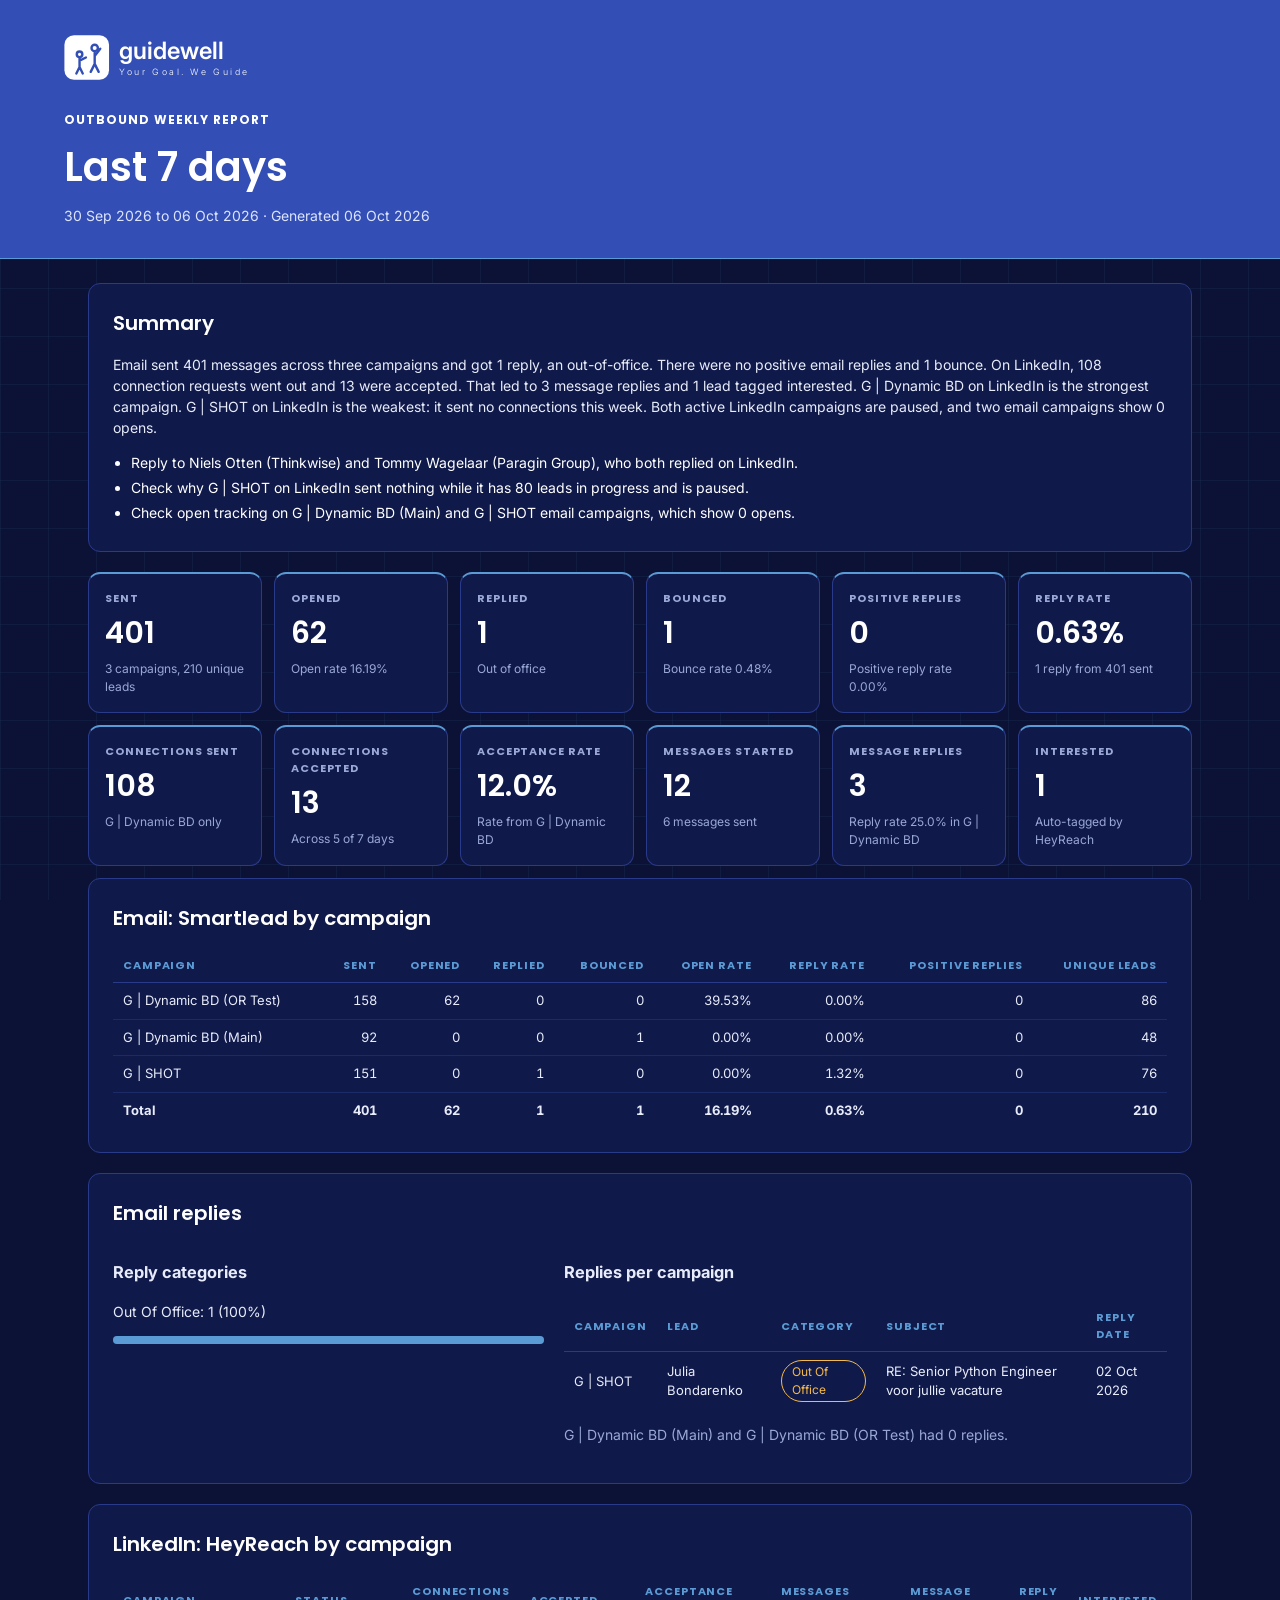
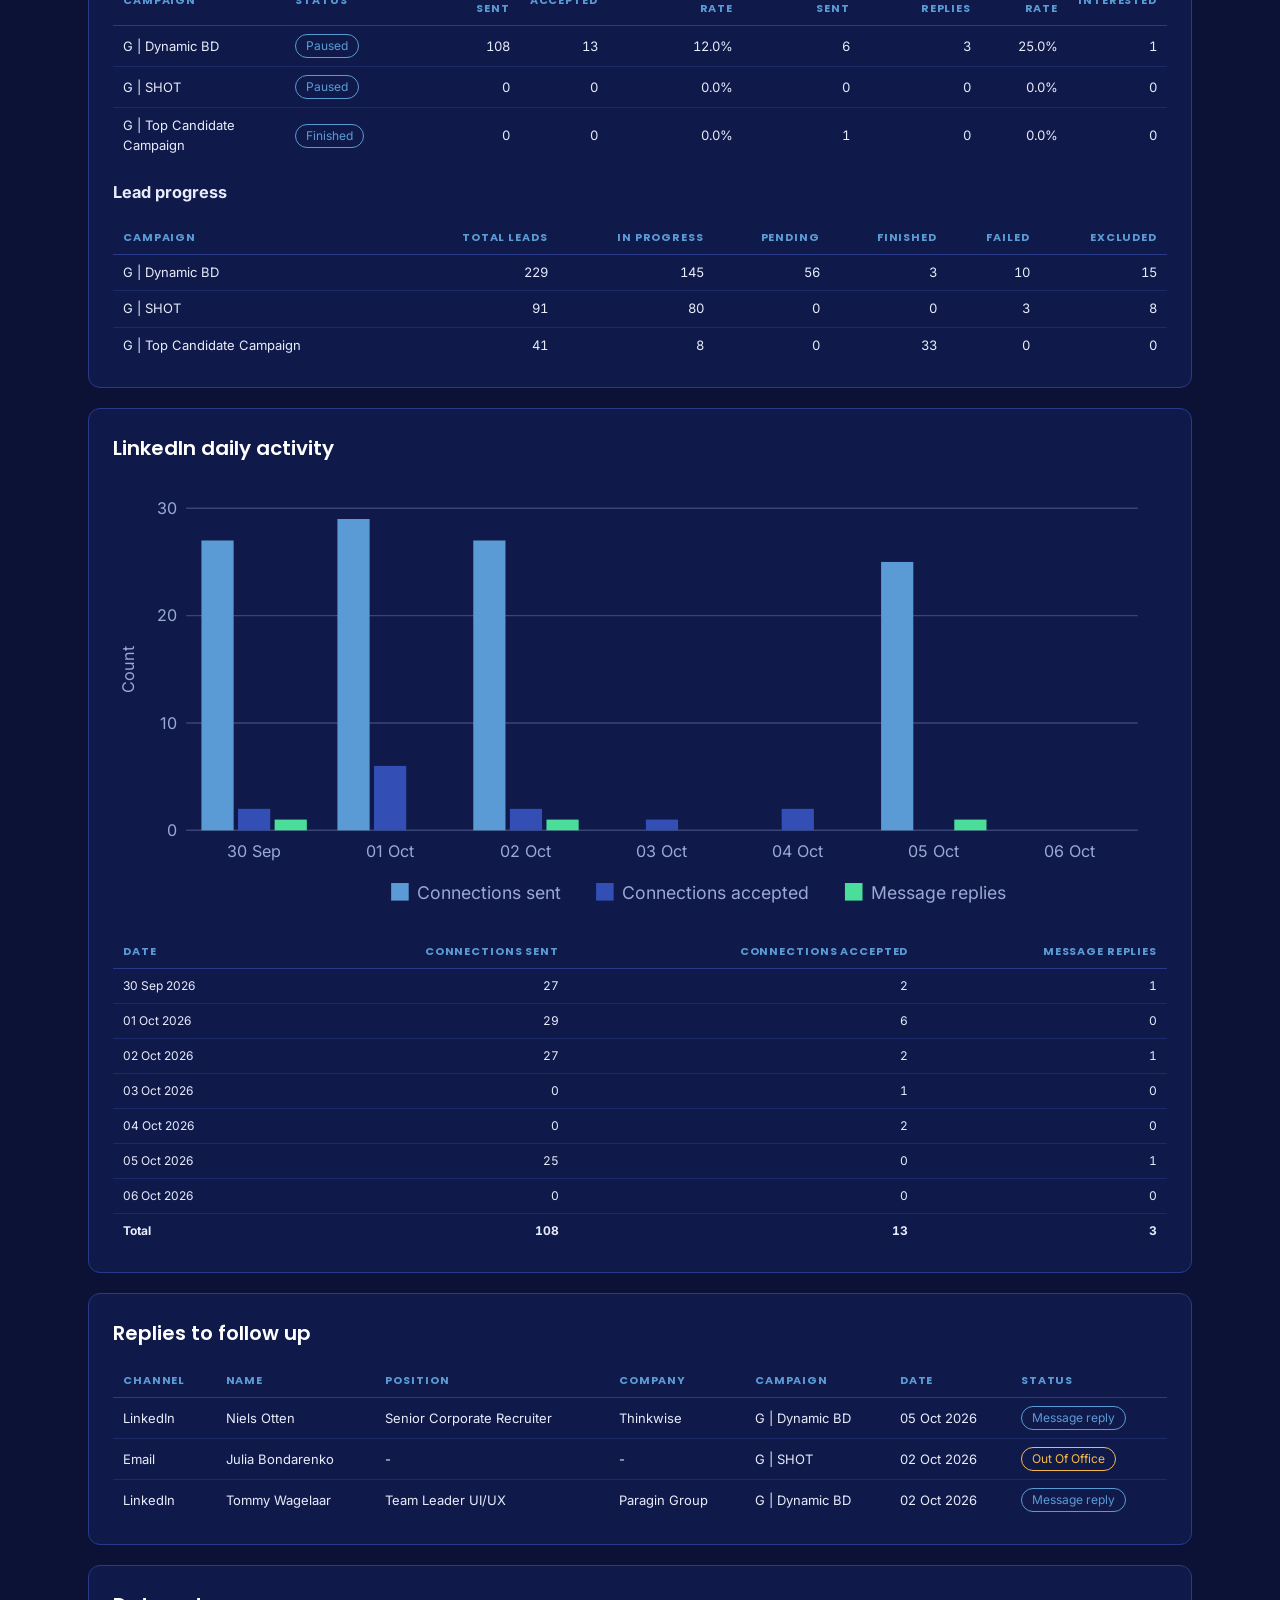
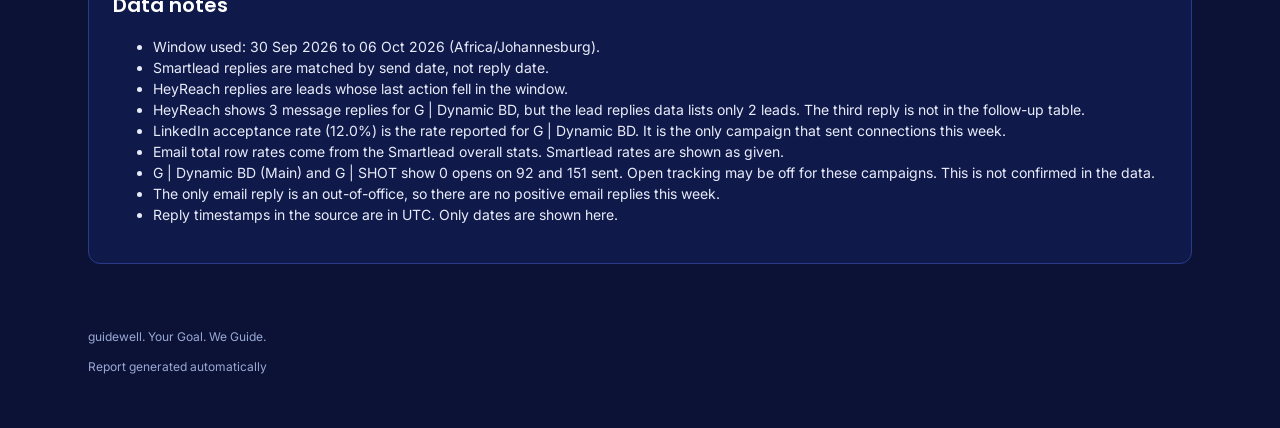
==== index.html @ 567421a6 "Weekly outbound report 2026-10-06" ====
<!DOCTYPE html><html lang="en"><head><meta charset="utf-8"><meta name="viewport" content="width=device-width,initial-scale=1"><title>Guidewell Outbound Weekly Report</title><meta name="robots" content="noindex"><link href="https://fonts.googleapis.com/css2?family=Poppins:wght@300;600;700&family=Inter:wght@400;600&display=swap" rel="stylesheet"><style>
:root{--blue:#334FB5;--navy:#1B2A6B;--sky:#5B9BD5;--bg:#0B1235;--panel:#101A4A;--line:#2A3A8A;--text:#E8ECFA;--muted:#9AA8D6;--good:#4ADE9A;--warn:#F5B94A;--bad:#F2667A;--r:12px}
*{box-sizing:border-box}
body{margin:0;background:var(--bg);color:var(--text);font:14px/1.5 Inter,Arial,sans-serif;background-image:linear-gradient(rgba(91,155,213,.07) 1px,transparent 1px),linear-gradient(90deg,rgba(91,155,213,.07) 1px,transparent 1px);background-size:48px 48px;background-attachment:fixed}
h1,h2{font-family:Poppins,Arial,sans-serif;margin:0;color:#fff}
h1{font-size:40px;font-weight:600}
h2{font-size:20px;font-weight:600;margin-bottom:16px}
.band{background:var(--blue);padding:32px max(24px,calc(50% - 576px));border-bottom:1px solid var(--sky)}
.band .logo{display:block;margin-bottom:28px}
.band p{margin:8px 0 0;color:#DCE4FF}
.eyebrow{font:700 12px Poppins,Arial,sans-serif;letter-spacing:.08em;text-transform:uppercase;color:var(--sky);margin-bottom:8px}
.band .eyebrow{color:#fff}
.wrap{max-width:1152px;margin:0 auto;padding:24px}
.panel{background:var(--panel);border:1px solid var(--line);border-radius:var(--r);padding:24px;margin:0 0 20px}
.kpis{display:grid;grid-template-columns:repeat(auto-fit,minmax(150px,1fr));gap:12px;margin:0 0 12px}
.kpi{background:var(--panel);border:1px solid var(--line);border-top:2px solid var(--sky);border-radius:var(--r);padding:16px}
.kpi .l{font:700 11px Poppins,Arial,sans-serif;letter-spacing:.08em;text-transform:uppercase;color:var(--muted)}
.kpi .v{font:600 30px Poppins,Arial,sans-serif;color:#fff;margin:4px 0}
.kpi .s{font-size:12px;color:var(--muted)}
.grid2{display:grid;grid-template-columns:1fr 1.4fr;gap:20px}
table{width:100%;border-collapse:collapse;font-size:13px}
th{text-align:left;font:700 11px Poppins,Arial,sans-serif;letter-spacing:.08em;text-transform:uppercase;color:var(--sky);padding:8px 10px;border-bottom:1px solid var(--line)}
td{padding:8px 10px;border-bottom:1px solid rgba(42,58,138,.5)}
.num{text-align:right;font-variant-numeric:tabular-nums}
tr:last-child td{border-bottom:0}
.mini{margin-top:12px;font-size:12px}
.tag{display:inline-block;padding:2px 10px;border-radius:999px;border:1px solid var(--sky);color:var(--sky);font-size:12px}
.tag-good{border-color:var(--good);color:var(--good)}
.tag-warn{border-color:var(--warn);color:var(--warn)}
.tag-bad{border-color:var(--bad);color:var(--bad)}
.bar{background:rgba(91,155,213,.15);border-radius:6px;height:8px;margin:4px 0 12px}
.bar span{display:block;height:8px;border-radius:6px;background:var(--sky)}
.actions{margin:12px 0 0;padding-left:18px;color:#fff}
.actions li{margin:4px 0}
.empty,.muted{color:var(--muted)}
footer{max-width:1152px;margin:0 auto;padding:8px 24px 40px;color:var(--muted);font-size:12px}
svg text{font-family:Inter,Arial,sans-serif}
@media(max-width:760px){ .grid2{grid-template-columns:1fr} h1{font-size:30px} table{display:block;overflow-x:auto} }
</style></head><body><header class="band">
<svg class="logo" viewBox="0 0 260 64" width="208" height="51" role="img" aria-label="guidewell"><rect x="0" y="4" width="56" height="56" rx="12" fill="#FFFFFF"/><g fill="none" stroke="#334FB5" stroke-width="3" stroke-linecap="round" stroke-linejoin="round"><circle cx="38" cy="20" r="4"/><path d="M38 26v14M38 40l-5 10M38 40l5 10M38 30l7-9"/><circle cx="19" cy="28" r="3.5"/><path d="M19 33v11M19 44l-4 8M19 44l4 8M19 36l8-4"/></g><text x="68" y="34" fill="#FFFFFF" font-family="Poppins,Arial,sans-serif" font-weight="600" font-size="30">guidewell</text><text x="69" y="54" fill="#FFFFFF" font-family="Poppins,Arial,sans-serif" font-weight="300" font-size="11" letter-spacing="3.2">Your Goal. We Guide</text></svg>
<div class="eyebrow">Outbound weekly report</div>
<h1>Last 7 days</h1>
<p>30 Sep 2026 to 06 Oct 2026 &middot; Generated 06 Oct 2026</p>
</header>
<div class="wrap">
<section class="panel" id="summary">
<h2>Summary</h2>
<p>Email sent 401 messages across three campaigns and got 1 reply, an out-of-office. There were no positive email replies and 1 bounce. On LinkedIn, 108 connection requests went out and 13 were accepted. That led to 3 message replies and 1 lead tagged interested. G | Dynamic BD on LinkedIn is the strongest campaign. G | SHOT on LinkedIn is the weakest: it sent no connections this week. Both active LinkedIn campaigns are paused, and two email campaigns show 0 opens.</p>
<ul class="actions">
<li>Reply to Niels Otten (Thinkwise) and Tommy Wagelaar (Paragin Group), who both replied on LinkedIn.</li>
<li>Check why G | SHOT on LinkedIn sent nothing while it has 80 leads in progress and is paused.</li>
<li>Check open tracking on G | Dynamic BD (Main) and G | SHOT email campaigns, which show 0 opens.</li>
</ul>
</section>
<section id="kpis">
<div class="kpis">
<div class="kpi"><div class="l">Sent</div><div class="v">401</div><div class="s">3 campaigns, 210 unique leads</div></div>
<div class="kpi"><div class="l">Opened</div><div class="v">62</div><div class="s">Open rate 16.19%</div></div>
<div class="kpi"><div class="l">Replied</div><div class="v">1</div><div class="s">Out of office</div></div>
<div class="kpi"><div class="l">Bounced</div><div class="v">1</div><div class="s">Bounce rate 0.48%</div></div>
<div class="kpi"><div class="l">Positive replies</div><div class="v">0</div><div class="s">Positive reply rate 0.00%</div></div>
<div class="kpi"><div class="l">Reply rate</div><div class="v">0.63%</div><div class="s">1 reply from 401 sent</div></div>
</div>
<div class="kpis">
<div class="kpi"><div class="l">Connections sent</div><div class="v">108</div><div class="s">G | Dynamic BD only</div></div>
<div class="kpi"><div class="l">Connections accepted</div><div class="v">13</div><div class="s">Across 5 of 7 days</div></div>
<div class="kpi"><div class="l">Acceptance rate</div><div class="v">12.0%</div><div class="s">Rate from G | Dynamic BD</div></div>
<div class="kpi"><div class="l">Messages started</div><div class="v">12</div><div class="s">6 messages sent</div></div>
<div class="kpi"><div class="l">Message replies</div><div class="v">3</div><div class="s">Reply rate 25.0% in G | Dynamic BD</div></div>
<div class="kpi"><div class="l">Interested</div><div class="v">1</div><div class="s">Auto-tagged by HeyReach</div></div>
</div>
</section>
<section class="panel" id="email">
<h2>Email: Smartlead by campaign</h2>
<table>
<thead><tr><th>Campaign</th><th class="num">Sent</th><th class="num">Opened</th><th class="num">Replied</th><th class="num">Bounced</th><th class="num">Open rate</th><th class="num">Reply rate</th><th class="num">Positive replies</th><th class="num">Unique leads</th></tr></thead>
<tbody>
<tr><td>G | Dynamic BD (OR Test)</td><td class="num">158</td><td class="num">62</td><td class="num">0</td><td class="num">0</td><td class="num">39.53%</td><td class="num">0.00%</td><td class="num">0</td><td class="num">86</td></tr>
<tr><td>G | Dynamic BD (Main)</td><td class="num">92</td><td class="num">0</td><td class="num">0</td><td class="num">1</td><td class="num">0.00%</td><td class="num">0.00%</td><td class="num">0</td><td class="num">48</td></tr>
<tr><td>G | SHOT</td><td class="num">151</td><td class="num">0</td><td class="num">1</td><td class="num">0</td><td class="num">0.00%</td><td class="num">1.32%</td><td class="num">0</td><td class="num">76</td></tr>
<tr><td><strong>Total</strong></td><td class="num"><strong>401</strong></td><td class="num"><strong>62</strong></td><td class="num"><strong>1</strong></td><td class="num"><strong>1</strong></td><td class="num"><strong>16.19%</strong></td><td class="num"><strong>0.63%</strong></td><td class="num"><strong>0</strong></td><td class="num"><strong>210</strong></td></tr>
</tbody>
</table>
</section>
<section class="panel" id="email-replies">
<h2>Email replies</h2>
<div class="grid2">
<div>
<h3>Reply categories</h3>
<p>Out Of Office: 1 (100%)</p>
<div class="bar"><span style="width:100%"></span></div>
</div>
<div>
<h3>Replies per campaign</h3>
<table>
<thead><tr><th>Campaign</th><th>Lead</th><th>Category</th><th>Subject</th><th>Reply date</th></tr></thead>
<tbody>
<tr><td>G | SHOT</td><td>Julia Bondarenko</td><td><span class="tag tag-warn">Out Of Office</span></td><td>RE: Senior Python Engineer voor jullie vacature</td><td>02 Oct 2026</td></tr>
</tbody>
</table>
<p class="muted">G | Dynamic BD (Main) and G | Dynamic BD (OR Test) had 0 replies.</p>
</div>
</div>
</section>
<section class="panel" id="linkedin">
<h2>LinkedIn: HeyReach by campaign</h2>
<table>
<thead><tr><th>Campaign</th><th>Status</th><th class="num">Connections sent</th><th class="num">Accepted</th><th class="num">Acceptance rate</th><th class="num">Messages sent</th><th class="num">Message replies</th><th class="num">Reply rate</th><th class="num">Interested</th></tr></thead>
<tbody>
<tr><td>G | Dynamic BD</td><td><span class="tag">Paused</span></td><td class="num">108</td><td class="num">13</td><td class="num">12.0%</td><td class="num">6</td><td class="num">3</td><td class="num">25.0%</td><td class="num">1</td></tr>
<tr><td>G | SHOT</td><td><span class="tag">Paused</span></td><td class="num">0</td><td class="num">0</td><td class="num">0.0%</td><td class="num">0</td><td class="num">0</td><td class="num">0.0%</td><td class="num">0</td></tr>
<tr><td>G | Top Candidate Campaign</td><td><span class="tag">Finished</span></td><td class="num">0</td><td class="num">0</td><td class="num">0.0%</td><td class="num">1</td><td class="num">0</td><td class="num">0.0%</td><td class="num">0</td></tr>
</tbody>
</table>
<h3>Lead progress</h3>
<table>
<thead><tr><th>Campaign</th><th class="num">Total leads</th><th class="num">In progress</th><th class="num">Pending</th><th class="num">Finished</th><th class="num">Failed</th><th class="num">Excluded</th></tr></thead>
<tbody>
<tr><td>G | Dynamic BD</td><td class="num">229</td><td class="num">145</td><td class="num">56</td><td class="num">3</td><td class="num">10</td><td class="num">15</td></tr>
<tr><td>G | SHOT</td><td class="num">91</td><td class="num">80</td><td class="num">0</td><td class="num">0</td><td class="num">3</td><td class="num">8</td></tr>
<tr><td>G | Top Candidate Campaign</td><td class="num">41</td><td class="num">8</td><td class="num">0</td><td class="num">33</td><td class="num">0</td><td class="num">0</td></tr>
</tbody>
</table>
</section>
<section class="panel" id="daily">
<h2>LinkedIn daily activity</h2>
<svg viewBox="0 0 720 300" width="100%" role="img" aria-label="LinkedIn daily activity: connections sent, connections accepted and message replies per day">
<g stroke="#9AA8D6" stroke-opacity="0.3" stroke-width="1">
<line x1="50" y1="240" x2="700" y2="240"/>
<line x1="50" y1="166.67" x2="700" y2="166.67"/>
<line x1="50" y1="93.33" x2="700" y2="93.33"/>
<line x1="50" y1="20" x2="700" y2="20"/>
</g>
<g fill="#9AA8D6" font-family="Arial,sans-serif" font-size="11" text-anchor="end">
<text x="44" y="244">0</text>
<text x="44" y="171">10</text>
<text x="44" y="97">20</text>
<text x="44" y="24">30</text>
</g>
<text x="14" y="130" fill="#9AA8D6" font-family="Arial,sans-serif" font-size="11" text-anchor="middle" transform="rotate(-90 14 130)">Count</text>
<g>
<rect x="60.4" y="42" width="22" height="198" fill="#5B9BD5"/>
<rect x="85.4" y="225.33" width="22" height="14.67" fill="#334FB5"/>
<rect x="110.4" y="232.67" width="22" height="7.33" fill="#4ADE9A"/>
<rect x="153.3" y="27.33" width="22" height="212.67" fill="#5B9BD5"/>
<rect x="178.3" y="196" width="22" height="44" fill="#334FB5"/>
<rect x="246.1" y="42" width="22" height="198" fill="#5B9BD5"/>
<rect x="271.1" y="225.33" width="22" height="14.67" fill="#334FB5"/>
<rect x="296.1" y="232.67" width="22" height="7.33" fill="#4ADE9A"/>
<rect x="364" y="232.67" width="22" height="7.33" fill="#334FB5"/>
<rect x="456.8" y="225.33" width="22" height="14.67" fill="#334FB5"/>
<rect x="524.7" y="56.67" width="22" height="183.33" fill="#5B9BD5"/>
<rect x="574.7" y="232.67" width="22" height="7.33" fill="#4ADE9A"/>
</g>
<g fill="#9AA8D6" font-family="Arial,sans-serif" font-size="11" text-anchor="middle">
<text x="96.4" y="258">30 Sep</text>
<text x="189.3" y="258">01 Oct</text>
<text x="282.1" y="258">02 Oct</text>
<text x="375" y="258">03 Oct</text>
<text x="467.9" y="258">04 Oct</text>
<text x="560.7" y="258">05 Oct</text>
<text x="653.6" y="258">06 Oct</text>
</g>
<g font-family="Arial,sans-serif" font-size="12">
<rect x="190" y="276" width="12" height="12" fill="#5B9BD5"/>
<text x="208" y="287" fill="#9AA8D6">Connections sent</text>
<rect x="330" y="276" width="12" height="12" fill="#334FB5"/>
<text x="348" y="287" fill="#9AA8D6">Connections accepted</text>
<rect x="500" y="276" width="12" height="12" fill="#4ADE9A"/>
<text x="518" y="287" fill="#9AA8D6">Message replies</text>
</g>
</svg>
<table class="mini">
<thead><tr><th>Date</th><th class="num">Connections sent</th><th class="num">Connections accepted</th><th class="num">Message replies</th></tr></thead>
<tbody>
<tr><td>30 Sep 2026</td><td class="num">27</td><td class="num">2</td><td class="num">1</td></tr>
<tr><td>01 Oct 2026</td><td class="num">29</td><td class="num">6</td><td class="num">0</td></tr>
<tr><td>02 Oct 2026</td><td class="num">27</td><td class="num">2</td><td class="num">1</td></tr>
<tr><td>03 Oct 2026</td><td class="num">0</td><td class="num">1</td><td class="num">0</td></tr>
<tr><td>04 Oct 2026</td><td class="num">0</td><td class="num">2</td><td class="num">0</td></tr>
<tr><td>05 Oct 2026</td><td class="num">25</td><td class="num">0</td><td class="num">1</td></tr>
<tr><td>06 Oct 2026</td><td class="num">0</td><td class="num">0</td><td class="num">0</td></tr>
<tr><td><strong>Total</strong></td><td class="num"><strong>108</strong></td><td class="num"><strong>13</strong></td><td class="num"><strong>3</strong></td></tr>
</tbody>
</table>
</section>
<section class="panel" id="followup">
<h2>Replies to follow up</h2>
<table>
<thead><tr><th>Channel</th><th>Name</th><th>Position</th><th>Company</th><th>Campaign</th><th>Date</th><th>Status</th></tr></thead>
<tbody>
<tr><td>LinkedIn</td><td>Niels Otten</td><td>Senior Corporate Recruiter</td><td>Thinkwise</td><td>G | Dynamic BD</td><td>05 Oct 2026</td><td><span class="tag">Message reply</span></td></tr>
<tr><td>Email</td><td>Julia Bondarenko</td><td>-</td><td>-</td><td>G | SHOT</td><td>02 Oct 2026</td><td><span class="tag tag-warn">Out Of Office</span></td></tr>
<tr><td>LinkedIn</td><td>Tommy Wagelaar</td><td>Team Leader UI/UX</td><td>Paragin Group</td><td>G | Dynamic BD</td><td>02 Oct 2026</td><td><span class="tag">Message reply</span></td></tr>
</tbody>
</table>
</section>
<section class="panel" id="notes">
<h2>Data notes</h2>
<ul>
<li>Window used: 30 Sep 2026 to 06 Oct 2026 (Africa/Johannesburg).</li>
<li>Smartlead replies are matched by send date, not reply date.</li>
<li>HeyReach replies are leads whose last action fell in the window.</li>
<li>HeyReach shows 3 message replies for G | Dynamic BD, but the lead replies data lists only 2 leads. The third reply is not in the follow-up table.</li>
<li>LinkedIn acceptance rate (12.0%) is the rate reported for G | Dynamic BD. It is the only campaign that sent connections this week.</li>
<li>Email total row rates come from the Smartlead overall stats. Smartlead rates are shown as given.</li>
<li>G | Dynamic BD (Main) and G | SHOT show 0 opens on 92 and 151 sent. Open tracking may be off for these campaigns. This is not confirmed in the data.</li>
<li>The only email reply is an out-of-office, so there are no positive email replies this week.</li>
<li>Reply timestamps in the source are in UTC. Only dates are shown here.</li>
</ul>
</section>
</div>
<footer>
<p>guidewell. Your Goal. We Guide.</p>
<p>Report generated automatically</p>
</footer></body></html>
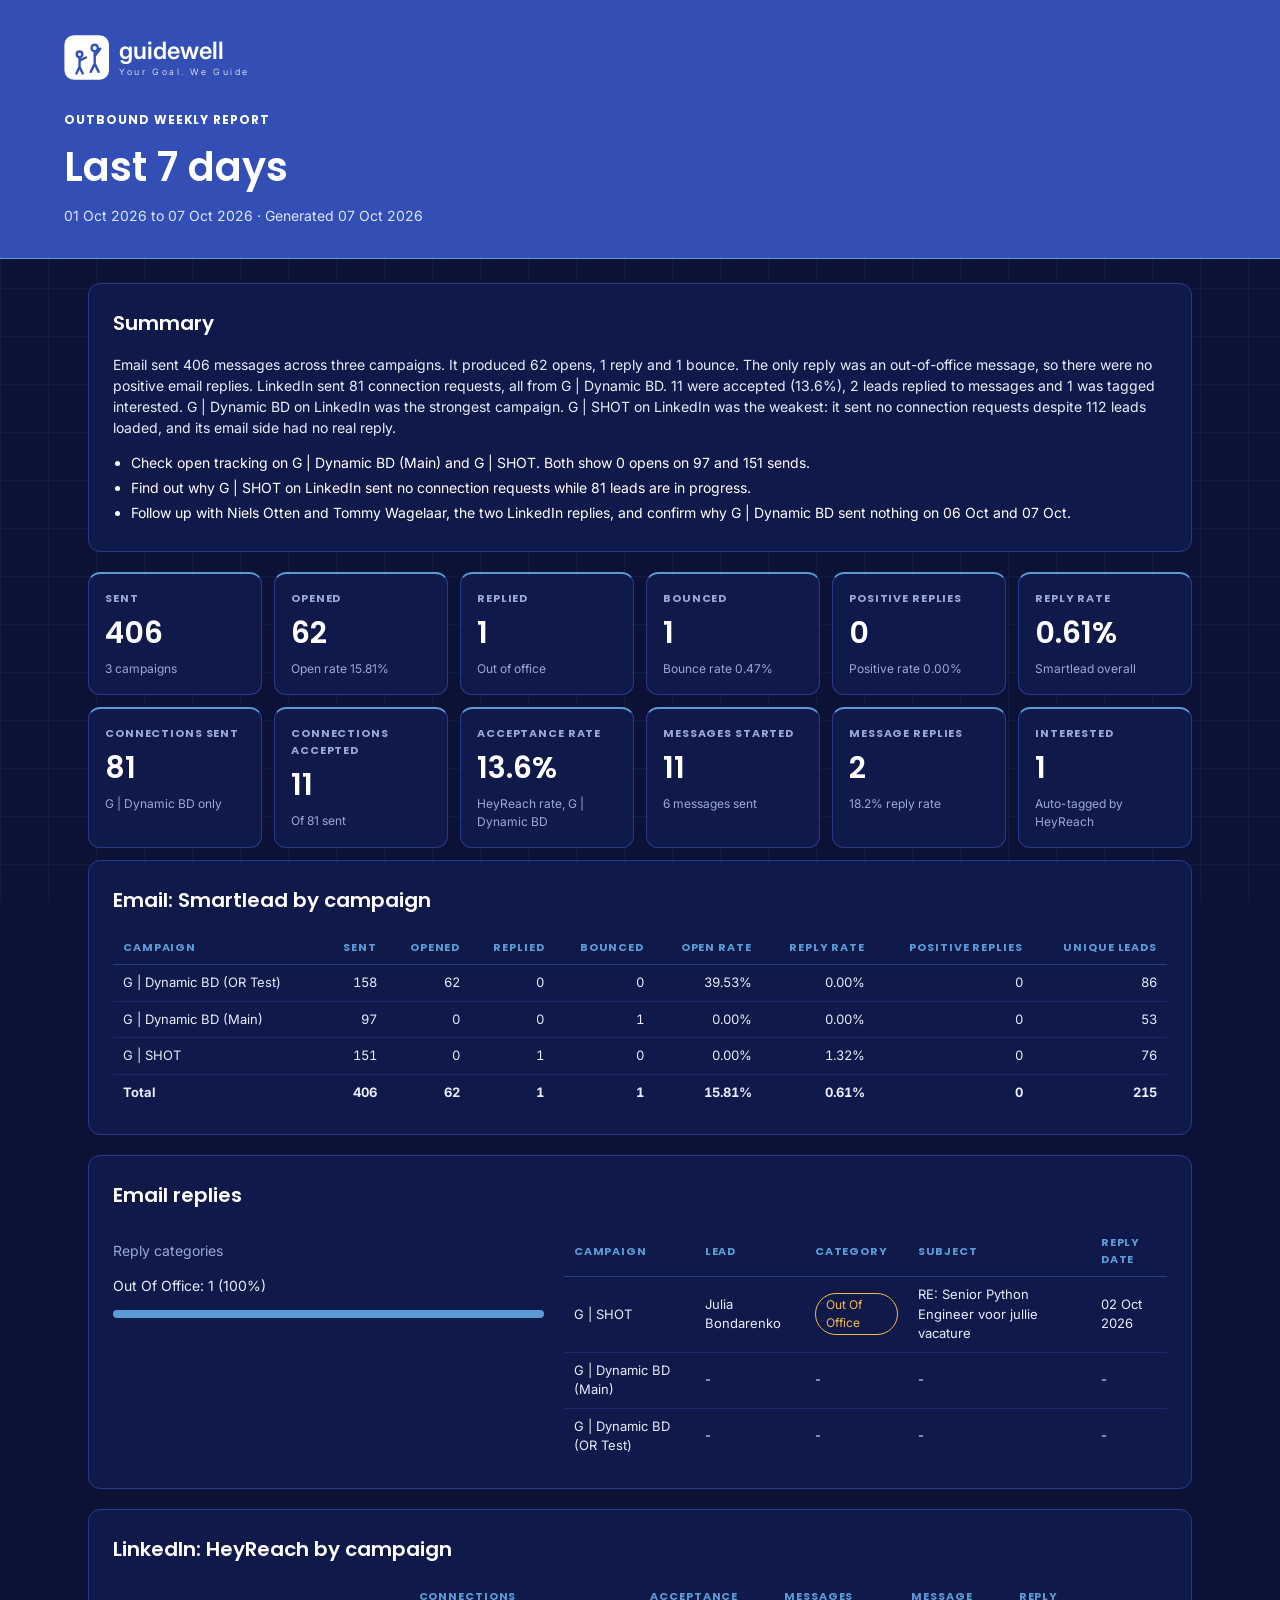
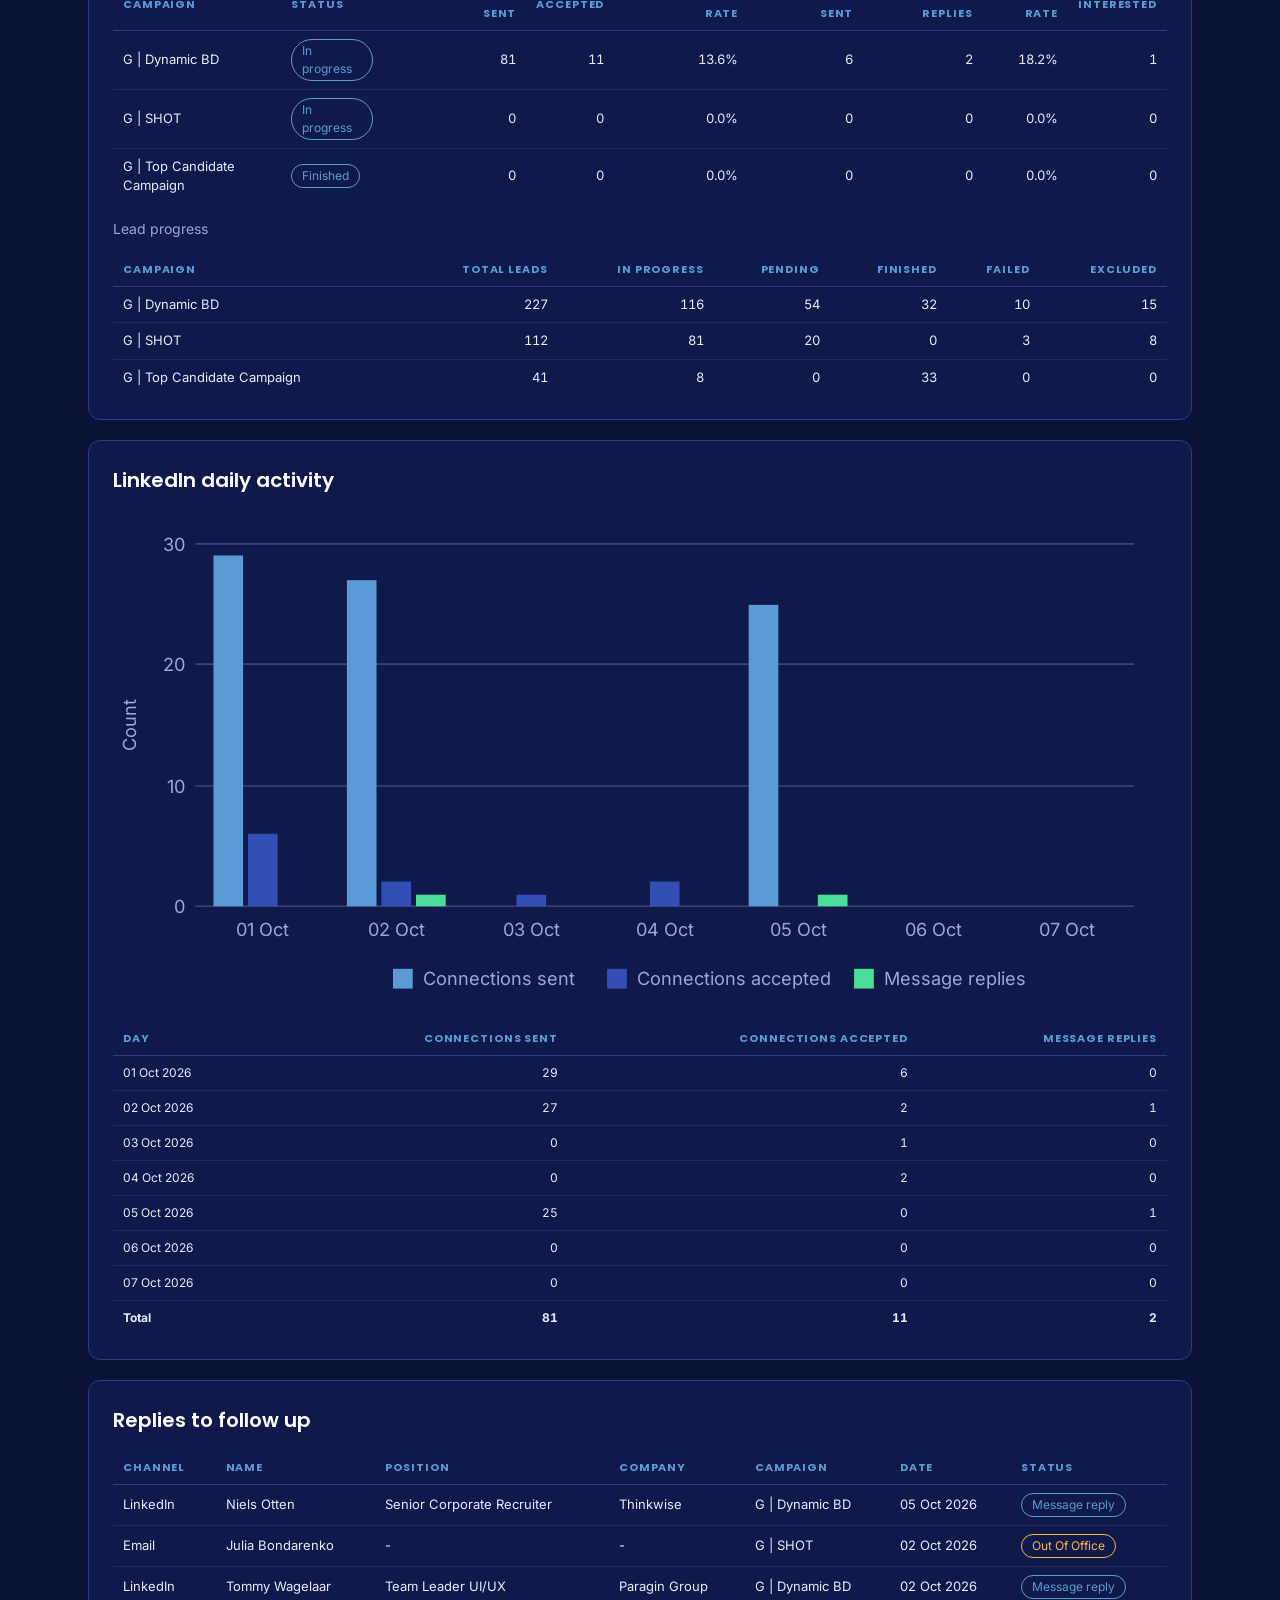
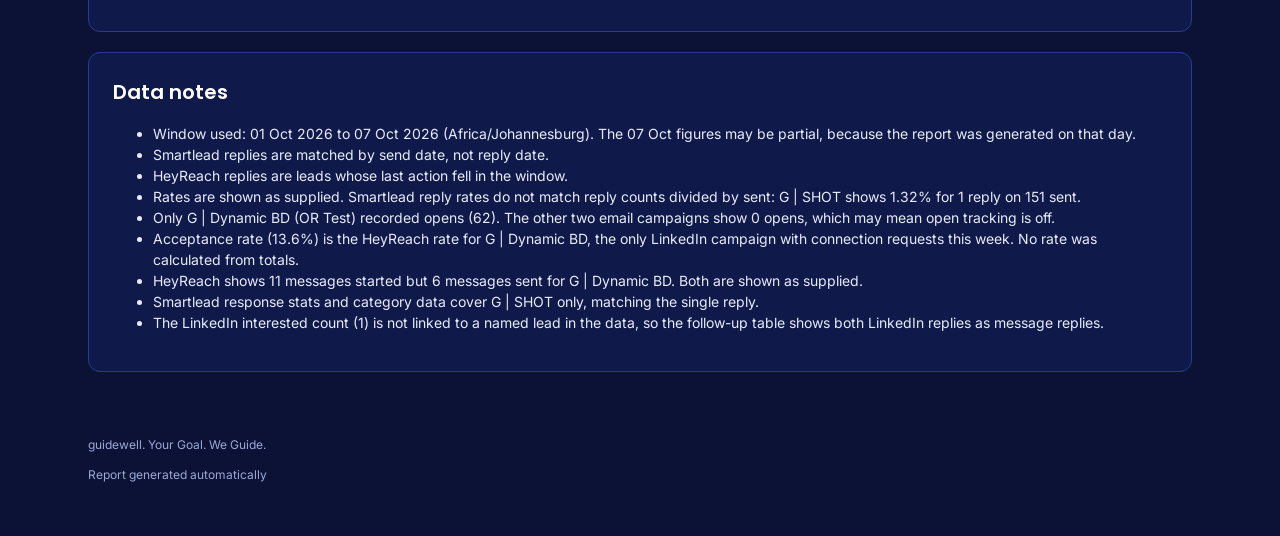
==== commit 7e794117: "Weekly outbound report 2026-10-07" ====
--- a/index.html
+++ b/index.html
@@ -40,150 +40,151 @@
 <svg class="logo" viewBox="0 0 260 64" width="208" height="51" role="img" aria-label="guidewell"><rect x="0" y="4" width="56" height="56" rx="12" fill="#FFFFFF"/><g fill="none" stroke="#334FB5" stroke-width="3" stroke-linecap="round" stroke-linejoin="round"><circle cx="38" cy="20" r="4"/><path d="M38 26v14M38 40l-5 10M38 40l5 10M38 30l7-9"/><circle cx="19" cy="28" r="3.5"/><path d="M19 33v11M19 44l-4 8M19 44l4 8M19 36l8-4"/></g><text x="68" y="34" fill="#FFFFFF" font-family="Poppins,Arial,sans-serif" font-weight="600" font-size="30">guidewell</text><text x="69" y="54" fill="#FFFFFF" font-family="Poppins,Arial,sans-serif" font-weight="300" font-size="11" letter-spacing="3.2">Your Goal. We Guide</text></svg>
 <div class="eyebrow">Outbound weekly report</div>
 <h1>Last 7 days</h1>
-<p>30 Sep 2026 to 06 Oct 2026 &middot; Generated 06 Oct 2026</p>
+<p>01 Oct 2026 to 07 Oct 2026 &middot; Generated 07 Oct 2026</p>
 </header>
 <div class="wrap">
 <section class="panel" id="summary">
 <h2>Summary</h2>
-<p>Email sent 401 messages across three campaigns and got 1 reply, an out-of-office. There were no positive email replies and 1 bounce. On LinkedIn, 108 connection requests went out and 13 were accepted. That led to 3 message replies and 1 lead tagged interested. G | Dynamic BD on LinkedIn is the strongest campaign. G | SHOT on LinkedIn is the weakest: it sent no connections this week. Both active LinkedIn campaigns are paused, and two email campaigns show 0 opens.</p>
+<p>Email sent 406 messages across three campaigns. It produced 62 opens, 1 reply and 1 bounce. The only reply was an out-of-office message, so there were no positive email replies. LinkedIn sent 81 connection requests, all from G | Dynamic BD. 11 were accepted (13.6%), 2 leads replied to messages and 1 was tagged interested. G | Dynamic BD on LinkedIn was the strongest campaign. G | SHOT on LinkedIn was the weakest: it sent no connection requests despite 112 leads loaded, and its email side had no real reply.</p>
 <ul class="actions">
-<li>Reply to Niels Otten (Thinkwise) and Tommy Wagelaar (Paragin Group), who both replied on LinkedIn.</li>
-<li>Check why G | SHOT on LinkedIn sent nothing while it has 80 leads in progress and is paused.</li>
-<li>Check open tracking on G | Dynamic BD (Main) and G | SHOT email campaigns, which show 0 opens.</li>
+<li>Check open tracking on G | Dynamic BD (Main) and G | SHOT. Both show 0 opens on 97 and 151 sends.</li>
+<li>Find out why G | SHOT on LinkedIn sent no connection requests while 81 leads are in progress.</li>
+<li>Follow up with Niels Otten and Tommy Wagelaar, the two LinkedIn replies, and confirm why G | Dynamic BD sent nothing on 06 Oct and 07 Oct.</li>
 </ul>
 </section>
+
 <section id="kpis">
 <div class="kpis">
-<div class="kpi"><div class="l">Sent</div><div class="v">401</div><div class="s">3 campaigns, 210 unique leads</div></div>
-<div class="kpi"><div class="l">Opened</div><div class="v">62</div><div class="s">Open rate 16.19%</div></div>
+<div class="kpi"><div class="l">Sent</div><div class="v">406</div><div class="s">3 campaigns</div></div>
+<div class="kpi"><div class="l">Opened</div><div class="v">62</div><div class="s">Open rate 15.81%</div></div>
 <div class="kpi"><div class="l">Replied</div><div class="v">1</div><div class="s">Out of office</div></div>
-<div class="kpi"><div class="l">Bounced</div><div class="v">1</div><div class="s">Bounce rate 0.48%</div></div>
-<div class="kpi"><div class="l">Positive replies</div><div class="v">0</div><div class="s">Positive reply rate 0.00%</div></div>
-<div class="kpi"><div class="l">Reply rate</div><div class="v">0.63%</div><div class="s">1 reply from 401 sent</div></div>
+<div class="kpi"><div class="l">Bounced</div><div class="v">1</div><div class="s">Bounce rate 0.47%</div></div>
+<div class="kpi"><div class="l">Positive replies</div><div class="v">0</div><div class="s">Positive rate 0.00%</div></div>
+<div class="kpi"><div class="l">Reply rate</div><div class="v">0.61%</div><div class="s">Smartlead overall</div></div>
 </div>
 <div class="kpis">
-<div class="kpi"><div class="l">Connections sent</div><div class="v">108</div><div class="s">G | Dynamic BD only</div></div>
-<div class="kpi"><div class="l">Connections accepted</div><div class="v">13</div><div class="s">Across 5 of 7 days</div></div>
-<div class="kpi"><div class="l">Acceptance rate</div><div class="v">12.0%</div><div class="s">Rate from G | Dynamic BD</div></div>
-<div class="kpi"><div class="l">Messages started</div><div class="v">12</div><div class="s">6 messages sent</div></div>
-<div class="kpi"><div class="l">Message replies</div><div class="v">3</div><div class="s">Reply rate 25.0% in G | Dynamic BD</div></div>
+<div class="kpi"><div class="l">Connections sent</div><div class="v">81</div><div class="s">G | Dynamic BD only</div></div>
+<div class="kpi"><div class="l">Connections accepted</div><div class="v">11</div><div class="s">Of 81 sent</div></div>
+<div class="kpi"><div class="l">Acceptance rate</div><div class="v">13.6%</div><div class="s">HeyReach rate, G | Dynamic BD</div></div>
+<div class="kpi"><div class="l">Messages started</div><div class="v">11</div><div class="s">6 messages sent</div></div>
+<div class="kpi"><div class="l">Message replies</div><div class="v">2</div><div class="s">18.2% reply rate</div></div>
 <div class="kpi"><div class="l">Interested</div><div class="v">1</div><div class="s">Auto-tagged by HeyReach</div></div>
 </div>
 </section>
+
 <section class="panel" id="email">
 <h2>Email: Smartlead by campaign</h2>
 <table>
 <thead><tr><th>Campaign</th><th class="num">Sent</th><th class="num">Opened</th><th class="num">Replied</th><th class="num">Bounced</th><th class="num">Open rate</th><th class="num">Reply rate</th><th class="num">Positive replies</th><th class="num">Unique leads</th></tr></thead>
 <tbody>
 <tr><td>G | Dynamic BD (OR Test)</td><td class="num">158</td><td class="num">62</td><td class="num">0</td><td class="num">0</td><td class="num">39.53%</td><td class="num">0.00%</td><td class="num">0</td><td class="num">86</td></tr>
-<tr><td>G | Dynamic BD (Main)</td><td class="num">92</td><td class="num">0</td><td class="num">0</td><td class="num">1</td><td class="num">0.00%</td><td class="num">0.00%</td><td class="num">0</td><td class="num">48</td></tr>
+<tr><td>G | Dynamic BD (Main)</td><td class="num">97</td><td class="num">0</td><td class="num">0</td><td class="num">1</td><td class="num">0.00%</td><td class="num">0.00%</td><td class="num">0</td><td class="num">53</td></tr>
 <tr><td>G | SHOT</td><td class="num">151</td><td class="num">0</td><td class="num">1</td><td class="num">0</td><td class="num">0.00%</td><td class="num">1.32%</td><td class="num">0</td><td class="num">76</td></tr>
-<tr><td><strong>Total</strong></td><td class="num"><strong>401</strong></td><td class="num"><strong>62</strong></td><td class="num"><strong>1</strong></td><td class="num"><strong>1</strong></td><td class="num"><strong>16.19%</strong></td><td class="num"><strong>0.63%</strong></td><td class="num"><strong>0</strong></td><td class="num"><strong>210</strong></td></tr>
-</tbody>
-</table>
-</section>
+<tr><td><strong>Total</strong></td><td class="num"><strong>406</strong></td><td class="num"><strong>62</strong></td><td class="num"><strong>1</strong></td><td class="num"><strong>1</strong></td><td class="num"><strong>15.81%</strong></td><td class="num"><strong>0.61%</strong></td><td class="num"><strong>0</strong></td><td class="num"><strong>215</strong></td></tr>
+</tbody>
+</table>
+</section>
+
 <section class="panel" id="email-replies">
 <h2>Email replies</h2>
 <div class="grid2">
 <div>
-<h3>Reply categories</h3>
+<p class="muted">Reply categories</p>
 <p>Out Of Office: 1 (100%)</p>
 <div class="bar"><span style="width:100%"></span></div>
 </div>
 <div>
-<h3>Replies per campaign</h3>
 <table>
 <thead><tr><th>Campaign</th><th>Lead</th><th>Category</th><th>Subject</th><th>Reply date</th></tr></thead>
 <tbody>
 <tr><td>G | SHOT</td><td>Julia Bondarenko</td><td><span class="tag tag-warn">Out Of Office</span></td><td>RE: Senior Python Engineer voor jullie vacature</td><td>02 Oct 2026</td></tr>
-</tbody>
-</table>
-<p class="muted">G | Dynamic BD (Main) and G | Dynamic BD (OR Test) had 0 replies.</p>
-</div>
-</div>
-</section>
+<tr><td>G | Dynamic BD (Main)</td><td>-</td><td>-</td><td>-</td><td>-</td></tr>
+<tr><td>G | Dynamic BD (OR Test)</td><td>-</td><td>-</td><td>-</td><td>-</td></tr>
+</tbody>
+</table>
+</div>
+</div>
+</section>
+
 <section class="panel" id="linkedin">
 <h2>LinkedIn: HeyReach by campaign</h2>
 <table>
 <thead><tr><th>Campaign</th><th>Status</th><th class="num">Connections sent</th><th class="num">Accepted</th><th class="num">Acceptance rate</th><th class="num">Messages sent</th><th class="num">Message replies</th><th class="num">Reply rate</th><th class="num">Interested</th></tr></thead>
 <tbody>
-<tr><td>G | Dynamic BD</td><td><span class="tag">Paused</span></td><td class="num">108</td><td class="num">13</td><td class="num">12.0%</td><td class="num">6</td><td class="num">3</td><td class="num">25.0%</td><td class="num">1</td></tr>
-<tr><td>G | SHOT</td><td><span class="tag">Paused</span></td><td class="num">0</td><td class="num">0</td><td class="num">0.0%</td><td class="num">0</td><td class="num">0</td><td class="num">0.0%</td><td class="num">0</td></tr>
-<tr><td>G | Top Candidate Campaign</td><td><span class="tag">Finished</span></td><td class="num">0</td><td class="num">0</td><td class="num">0.0%</td><td class="num">1</td><td class="num">0</td><td class="num">0.0%</td><td class="num">0</td></tr>
-</tbody>
-</table>
-<h3>Lead progress</h3>
+<tr><td>G | Dynamic BD</td><td><span class="tag">In progress</span></td><td class="num">81</td><td class="num">11</td><td class="num">13.6%</td><td class="num">6</td><td class="num">2</td><td class="num">18.2%</td><td class="num">1</td></tr>
+<tr><td>G | SHOT</td><td><span class="tag">In progress</span></td><td class="num">0</td><td class="num">0</td><td class="num">0.0%</td><td class="num">0</td><td class="num">0</td><td class="num">0.0%</td><td class="num">0</td></tr>
+<tr><td>G | Top Candidate Campaign</td><td><span class="tag">Finished</span></td><td class="num">0</td><td class="num">0</td><td class="num">0.0%</td><td class="num">0</td><td class="num">0</td><td class="num">0.0%</td><td class="num">0</td></tr>
+</tbody>
+</table>
+<p class="muted">Lead progress</p>
 <table>
 <thead><tr><th>Campaign</th><th class="num">Total leads</th><th class="num">In progress</th><th class="num">Pending</th><th class="num">Finished</th><th class="num">Failed</th><th class="num">Excluded</th></tr></thead>
 <tbody>
-<tr><td>G | Dynamic BD</td><td class="num">229</td><td class="num">145</td><td class="num">56</td><td class="num">3</td><td class="num">10</td><td class="num">15</td></tr>
-<tr><td>G | SHOT</td><td class="num">91</td><td class="num">80</td><td class="num">0</td><td class="num">0</td><td class="num">3</td><td class="num">8</td></tr>
+<tr><td>G | Dynamic BD</td><td class="num">227</td><td class="num">116</td><td class="num">54</td><td class="num">32</td><td class="num">10</td><td class="num">15</td></tr>
+<tr><td>G | SHOT</td><td class="num">112</td><td class="num">81</td><td class="num">20</td><td class="num">0</td><td class="num">3</td><td class="num">8</td></tr>
 <tr><td>G | Top Candidate Campaign</td><td class="num">41</td><td class="num">8</td><td class="num">0</td><td class="num">33</td><td class="num">0</td><td class="num">0</td></tr>
 </tbody>
 </table>
 </section>
+
 <section class="panel" id="daily">
 <h2>LinkedIn daily activity</h2>
-<svg viewBox="0 0 720 300" width="100%" role="img" aria-label="LinkedIn daily activity: connections sent, connections accepted and message replies per day">
+<svg viewBox="0 0 640 300" width="100%" role="img" aria-label="LinkedIn daily activity, grouped bar chart" font-family="Poppins,Arial,sans-serif" font-size="11">
 <g stroke="#9AA8D6" stroke-opacity="0.3" stroke-width="1">
-<line x1="50" y1="240" x2="700" y2="240"/>
-<line x1="50" y1="166.67" x2="700" y2="166.67"/>
-<line x1="50" y1="93.33" x2="700" y2="93.33"/>
-<line x1="50" y1="20" x2="700" y2="20"/>
-</g>
-<g fill="#9AA8D6" font-family="Arial,sans-serif" font-size="11" text-anchor="end">
+<line x1="50" y1="240" x2="620" y2="240"/>
+<line x1="50" y1="167" x2="620" y2="167"/>
+<line x1="50" y1="93" x2="620" y2="93"/>
+<line x1="50" y1="20" x2="620" y2="20"/>
+</g>
+<g fill="#9AA8D6" text-anchor="end">
 <text x="44" y="244">0</text>
 <text x="44" y="171">10</text>
 <text x="44" y="97">20</text>
 <text x="44" y="24">30</text>
 </g>
-<text x="14" y="130" fill="#9AA8D6" font-family="Arial,sans-serif" font-size="11" text-anchor="middle" transform="rotate(-90 14 130)">Count</text>
+<text x="14" y="130" fill="#9AA8D6" text-anchor="middle" transform="rotate(-90 14 130)">Count</text>
 <g>
-<rect x="60.4" y="42" width="22" height="198" fill="#5B9BD5"/>
-<rect x="85.4" y="225.33" width="22" height="14.67" fill="#334FB5"/>
-<rect x="110.4" y="232.67" width="22" height="7.33" fill="#4ADE9A"/>
-<rect x="153.3" y="27.33" width="22" height="212.67" fill="#5B9BD5"/>
-<rect x="178.3" y="196" width="22" height="44" fill="#334FB5"/>
-<rect x="246.1" y="42" width="22" height="198" fill="#5B9BD5"/>
-<rect x="271.1" y="225.33" width="22" height="14.67" fill="#334FB5"/>
-<rect x="296.1" y="232.67" width="22" height="7.33" fill="#4ADE9A"/>
-<rect x="364" y="232.67" width="22" height="7.33" fill="#334FB5"/>
-<rect x="456.8" y="225.33" width="22" height="14.67" fill="#334FB5"/>
-<rect x="524.7" y="56.67" width="22" height="183.33" fill="#5B9BD5"/>
-<rect x="574.7" y="232.67" width="22" height="7.33" fill="#4ADE9A"/>
-</g>
-<g fill="#9AA8D6" font-family="Arial,sans-serif" font-size="11" text-anchor="middle">
-<text x="96.4" y="258">30 Sep</text>
-<text x="189.3" y="258">01 Oct</text>
-<text x="282.1" y="258">02 Oct</text>
-<text x="375" y="258">03 Oct</text>
-<text x="467.9" y="258">04 Oct</text>
-<text x="560.7" y="258">05 Oct</text>
-<text x="653.6" y="258">06 Oct</text>
-</g>
-<g font-family="Arial,sans-serif" font-size="12">
-<rect x="190" y="276" width="12" height="12" fill="#5B9BD5"/>
-<text x="208" y="287" fill="#9AA8D6">Connections sent</text>
-<rect x="330" y="276" width="12" height="12" fill="#334FB5"/>
-<text x="348" y="287" fill="#9AA8D6">Connections accepted</text>
-<rect x="500" y="276" width="12" height="12" fill="#4ADE9A"/>
-<text x="518" y="287" fill="#9AA8D6">Message replies</text>
-</g>
+<rect x="61" y="27" width="18" height="213" fill="#5B9BD5"/>
+<rect x="82" y="196" width="18" height="44" fill="#334FB5"/>
+<rect x="142" y="42" width="18" height="198" fill="#5B9BD5"/>
+<rect x="163" y="225" width="18" height="15" fill="#334FB5"/>
+<rect x="184" y="233" width="18" height="7" fill="#4ADE9A"/>
+<rect x="245" y="233" width="18" height="7" fill="#334FB5"/>
+<rect x="326" y="225" width="18" height="15" fill="#334FB5"/>
+<rect x="386" y="57" width="18" height="183" fill="#5B9BD5"/>
+<rect x="428" y="233" width="18" height="7" fill="#4ADE9A"/>
+</g>
+<g fill="#9AA8D6" text-anchor="middle">
+<text x="91" y="258">01 Oct</text>
+<text x="172" y="258">02 Oct</text>
+<text x="254" y="258">03 Oct</text>
+<text x="335" y="258">04 Oct</text>
+<text x="416" y="258">05 Oct</text>
+<text x="498" y="258">06 Oct</text>
+<text x="579" y="258">07 Oct</text>
+</g>
+<rect x="170" y="278" width="12" height="12" fill="#5B9BD5"/>
+<text x="188" y="288" fill="#9AA8D6">Connections sent</text>
+<rect x="300" y="278" width="12" height="12" fill="#334FB5"/>
+<text x="318" y="288" fill="#9AA8D6">Connections accepted</text>
+<rect x="450" y="278" width="12" height="12" fill="#4ADE9A"/>
+<text x="468" y="288" fill="#9AA8D6">Message replies</text>
 </svg>
 <table class="mini">
-<thead><tr><th>Date</th><th class="num">Connections sent</th><th class="num">Connections accepted</th><th class="num">Message replies</th></tr></thead>
-<tbody>
-<tr><td>30 Sep 2026</td><td class="num">27</td><td class="num">2</td><td class="num">1</td></tr>
+<thead><tr><th>Day</th><th class="num">Connections sent</th><th class="num">Connections accepted</th><th class="num">Message replies</th></tr></thead>
+<tbody>
 <tr><td>01 Oct 2026</td><td class="num">29</td><td class="num">6</td><td class="num">0</td></tr>
 <tr><td>02 Oct 2026</td><td class="num">27</td><td class="num">2</td><td class="num">1</td></tr>
 <tr><td>03 Oct 2026</td><td class="num">0</td><td class="num">1</td><td class="num">0</td></tr>
 <tr><td>04 Oct 2026</td><td class="num">0</td><td class="num">2</td><td class="num">0</td></tr>
 <tr><td>05 Oct 2026</td><td class="num">25</td><td class="num">0</td><td class="num">1</td></tr>
 <tr><td>06 Oct 2026</td><td class="num">0</td><td class="num">0</td><td class="num">0</td></tr>
-<tr><td><strong>Total</strong></td><td class="num"><strong>108</strong></td><td class="num"><strong>13</strong></td><td class="num"><strong>3</strong></td></tr>
-</tbody>
-</table>
-</section>
+<tr><td>07 Oct 2026</td><td class="num">0</td><td class="num">0</td><td class="num">0</td></tr>
+<tr><td><strong>Total</strong></td><td class="num"><strong>81</strong></td><td class="num"><strong>11</strong></td><td class="num"><strong>2</strong></td></tr>
+</tbody>
+</table>
+</section>
+
 <section class="panel" id="followup">
 <h2>Replies to follow up</h2>
 <table>
@@ -195,18 +196,19 @@
 </tbody>
 </table>
 </section>
+
 <section class="panel" id="notes">
 <h2>Data notes</h2>
 <ul>
-<li>Window used: 30 Sep 2026 to 06 Oct 2026 (Africa/Johannesburg).</li>
+<li>Window used: 01 Oct 2026 to 07 Oct 2026 (Africa/Johannesburg). The 07 Oct figures may be partial, because the report was generated on that day.</li>
 <li>Smartlead replies are matched by send date, not reply date.</li>
 <li>HeyReach replies are leads whose last action fell in the window.</li>
-<li>HeyReach shows 3 message replies for G | Dynamic BD, but the lead replies data lists only 2 leads. The third reply is not in the follow-up table.</li>
-<li>LinkedIn acceptance rate (12.0%) is the rate reported for G | Dynamic BD. It is the only campaign that sent connections this week.</li>
-<li>Email total row rates come from the Smartlead overall stats. Smartlead rates are shown as given.</li>
-<li>G | Dynamic BD (Main) and G | SHOT show 0 opens on 92 and 151 sent. Open tracking may be off for these campaigns. This is not confirmed in the data.</li>
-<li>The only email reply is an out-of-office, so there are no positive email replies this week.</li>
-<li>Reply timestamps in the source are in UTC. Only dates are shown here.</li>
+<li>Rates are shown as supplied. Smartlead reply rates do not match reply counts divided by sent: G | SHOT shows 1.32% for 1 reply on 151 sent.</li>
+<li>Only G | Dynamic BD (OR Test) recorded opens (62). The other two email campaigns show 0 opens, which may mean open tracking is off.</li>
+<li>Acceptance rate (13.6%) is the HeyReach rate for G | Dynamic BD, the only LinkedIn campaign with connection requests this week. No rate was calculated from totals.</li>
+<li>HeyReach shows 11 messages started but 6 messages sent for G | Dynamic BD. Both are shown as supplied.</li>
+<li>Smartlead response stats and category data cover G | SHOT only, matching the single reply.</li>
+<li>The LinkedIn interested count (1) is not linked to a named lead in the data, so the follow-up table shows both LinkedIn replies as message replies.</li>
 </ul>
 </section>
 </div>
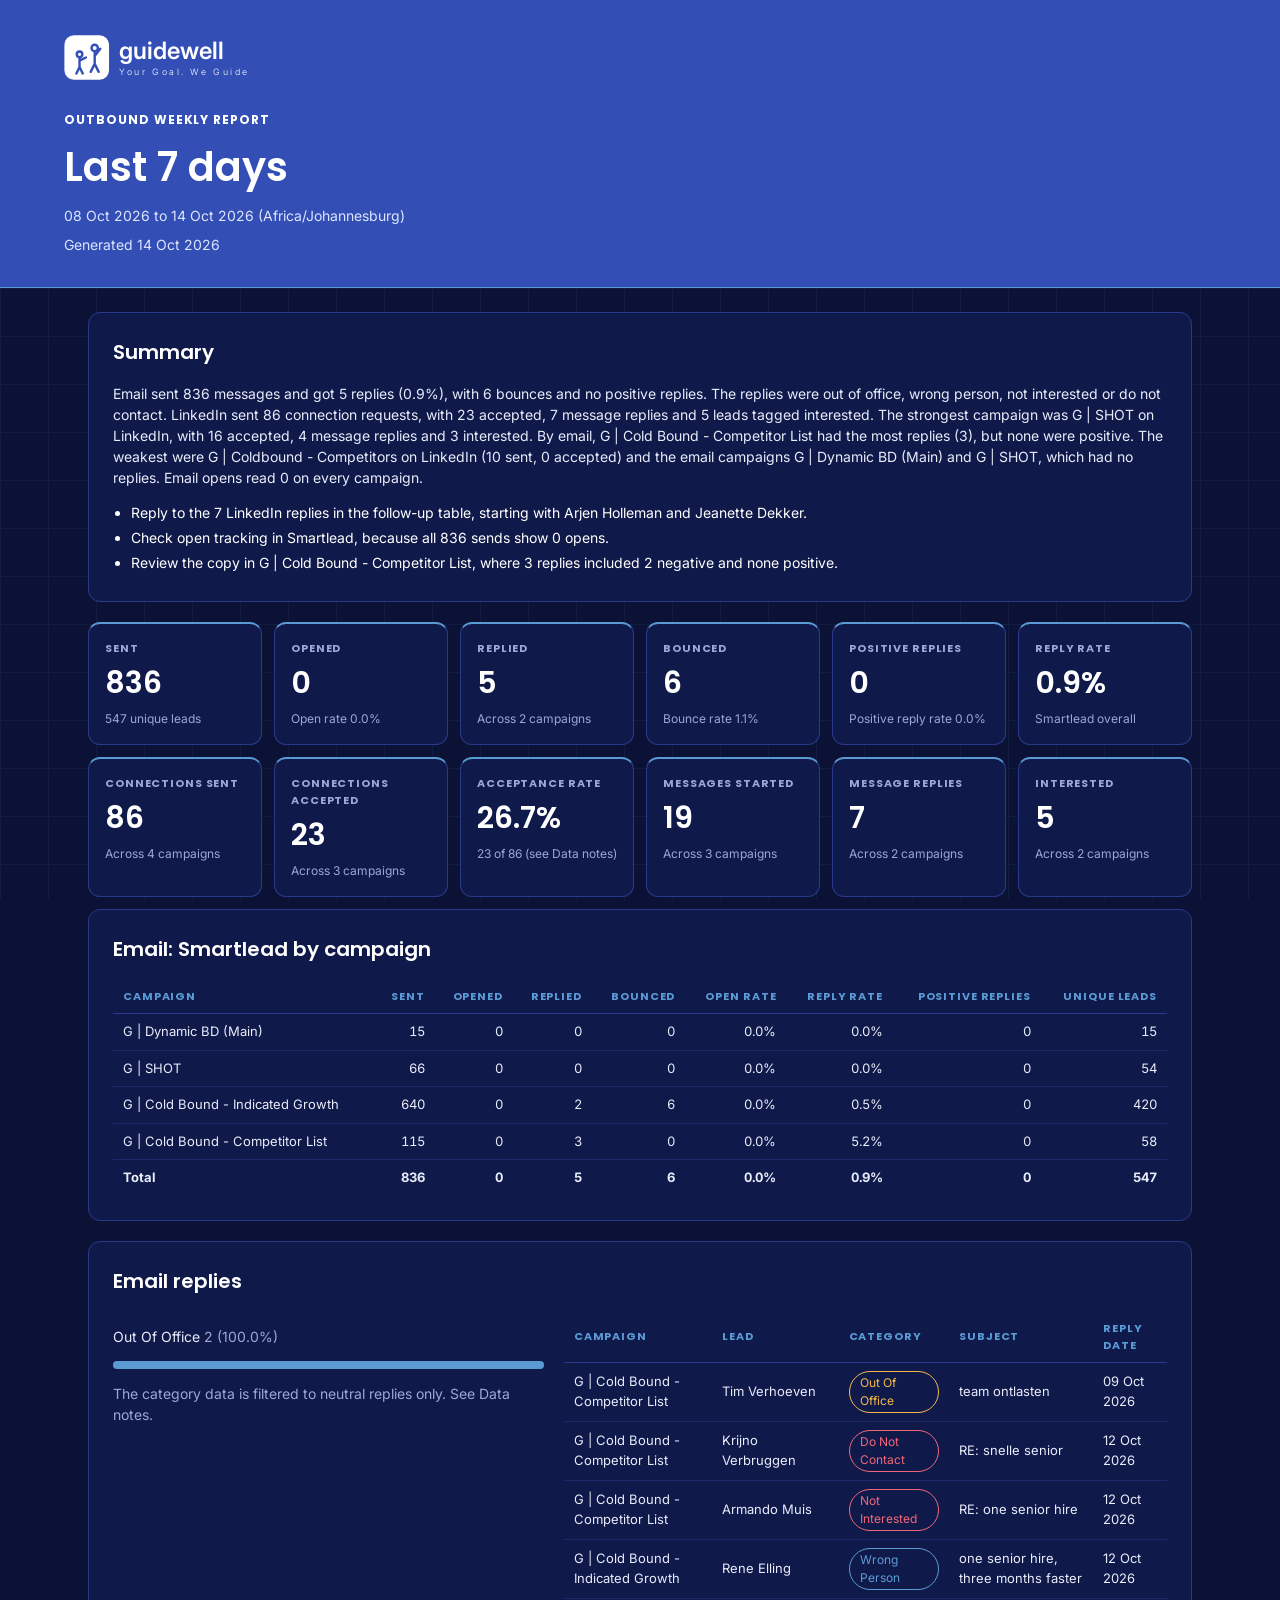
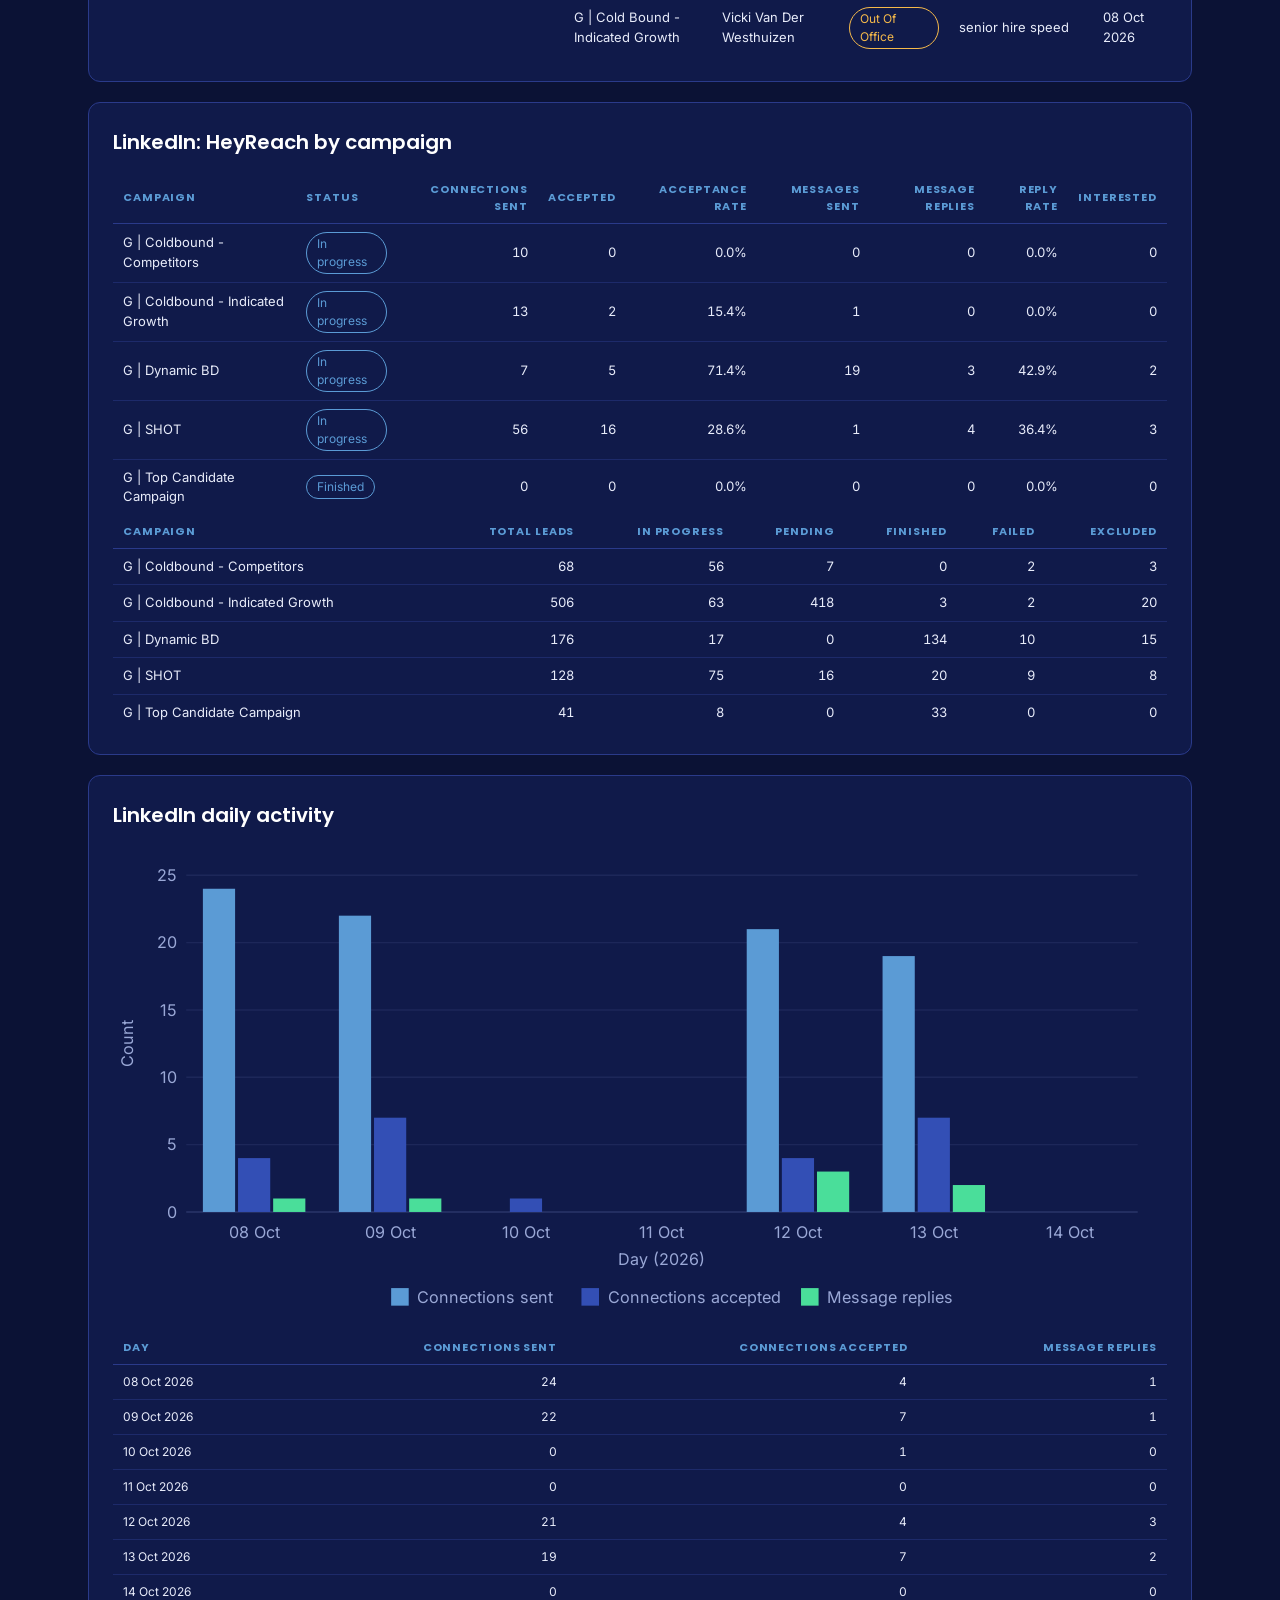
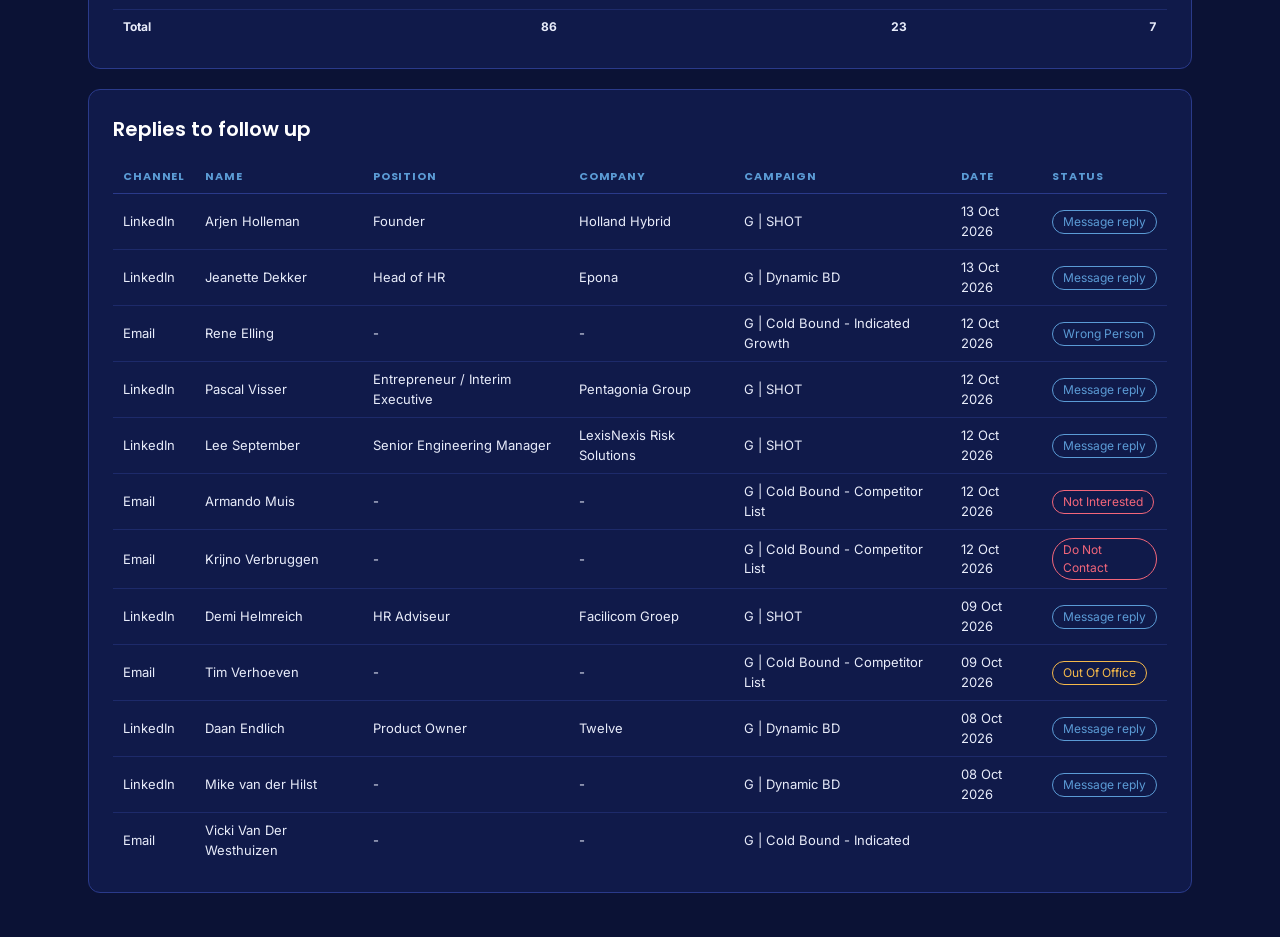
==== commit 06db2c52: "Weekly outbound report 2026-10-14" ====
--- a/index.html
+++ b/index.html
@@ -40,47 +40,52 @@
 <svg class="logo" viewBox="0 0 260 64" width="208" height="51" role="img" aria-label="guidewell"><rect x="0" y="4" width="56" height="56" rx="12" fill="#FFFFFF"/><g fill="none" stroke="#334FB5" stroke-width="3" stroke-linecap="round" stroke-linejoin="round"><circle cx="38" cy="20" r="4"/><path d="M38 26v14M38 40l-5 10M38 40l5 10M38 30l7-9"/><circle cx="19" cy="28" r="3.5"/><path d="M19 33v11M19 44l-4 8M19 44l4 8M19 36l8-4"/></g><text x="68" y="34" fill="#FFFFFF" font-family="Poppins,Arial,sans-serif" font-weight="600" font-size="30">guidewell</text><text x="69" y="54" fill="#FFFFFF" font-family="Poppins,Arial,sans-serif" font-weight="300" font-size="11" letter-spacing="3.2">Your Goal. We Guide</text></svg>
 <div class="eyebrow">Outbound weekly report</div>
 <h1>Last 7 days</h1>
-<p>01 Oct 2026 to 07 Oct 2026 &middot; Generated 07 Oct 2026</p>
+<p>08 Oct 2026 to 14 Oct 2026 (Africa/Johannesburg)</p>
+<p>Generated 14 Oct 2026</p>
 </header>
 <div class="wrap">
+
 <section class="panel" id="summary">
 <h2>Summary</h2>
-<p>Email sent 406 messages across three campaigns. It produced 62 opens, 1 reply and 1 bounce. The only reply was an out-of-office message, so there were no positive email replies. LinkedIn sent 81 connection requests, all from G | Dynamic BD. 11 were accepted (13.6%), 2 leads replied to messages and 1 was tagged interested. G | Dynamic BD on LinkedIn was the strongest campaign. G | SHOT on LinkedIn was the weakest: it sent no connection requests despite 112 leads loaded, and its email side had no real reply.</p>
+<p>Email sent 836 messages and got 5 replies (0.9%), with 6 bounces and no positive replies. The replies were out of office, wrong person, not interested or do not contact. LinkedIn sent 86 connection requests, with 23 accepted, 7 message replies and 5 leads tagged interested. The strongest campaign was G | SHOT on LinkedIn, with 16 accepted, 4 message replies and 3 interested. By email, G | Cold Bound - Competitor List had the most replies (3), but none were positive. The weakest were G | Coldbound - Competitors on LinkedIn (10 sent, 0 accepted) and the email campaigns G | Dynamic BD (Main) and G | SHOT, which had no replies. Email opens read 0 on every campaign.</p>
 <ul class="actions">
-<li>Check open tracking on G | Dynamic BD (Main) and G | SHOT. Both show 0 opens on 97 and 151 sends.</li>
-<li>Find out why G | SHOT on LinkedIn sent no connection requests while 81 leads are in progress.</li>
-<li>Follow up with Niels Otten and Tommy Wagelaar, the two LinkedIn replies, and confirm why G | Dynamic BD sent nothing on 06 Oct and 07 Oct.</li>
+<li>Reply to the 7 LinkedIn replies in the follow-up table, starting with Arjen Holleman and Jeanette Dekker.</li>
+<li>Check open tracking in Smartlead, because all 836 sends show 0 opens.</li>
+<li>Review the copy in G | Cold Bound - Competitor List, where 3 replies included 2 negative and none positive.</li>
 </ul>
 </section>
 
 <section id="kpis">
 <div class="kpis">
-<div class="kpi"><div class="l">Sent</div><div class="v">406</div><div class="s">3 campaigns</div></div>
-<div class="kpi"><div class="l">Opened</div><div class="v">62</div><div class="s">Open rate 15.81%</div></div>
-<div class="kpi"><div class="l">Replied</div><div class="v">1</div><div class="s">Out of office</div></div>
-<div class="kpi"><div class="l">Bounced</div><div class="v">1</div><div class="s">Bounce rate 0.47%</div></div>
-<div class="kpi"><div class="l">Positive replies</div><div class="v">0</div><div class="s">Positive rate 0.00%</div></div>
-<div class="kpi"><div class="l">Reply rate</div><div class="v">0.61%</div><div class="s">Smartlead overall</div></div>
+<div class="kpi"><div class="l">Sent</div><div class="v">836</div><div class="s">547 unique leads</div></div>
+<div class="kpi"><div class="l">Opened</div><div class="v">0</div><div class="s">Open rate 0.0%</div></div>
+<div class="kpi"><div class="l">Replied</div><div class="v">5</div><div class="s">Across 2 campaigns</div></div>
+<div class="kpi"><div class="l">Bounced</div><div class="v">6</div><div class="s">Bounce rate 1.1%</div></div>
+<div class="kpi"><div class="l">Positive replies</div><div class="v">0</div><div class="s">Positive reply rate 0.0%</div></div>
+<div class="kpi"><div class="l">Reply rate</div><div class="v">0.9%</div><div class="s">Smartlead overall</div></div>
 </div>
 <div class="kpis">
-<div class="kpi"><div class="l">Connections sent</div><div class="v">81</div><div class="s">G | Dynamic BD only</div></div>
-<div class="kpi"><div class="l">Connections accepted</div><div class="v">11</div><div class="s">Of 81 sent</div></div>
-<div class="kpi"><div class="l">Acceptance rate</div><div class="v">13.6%</div><div class="s">HeyReach rate, G | Dynamic BD</div></div>
-<div class="kpi"><div class="l">Messages started</div><div class="v">11</div><div class="s">6 messages sent</div></div>
-<div class="kpi"><div class="l">Message replies</div><div class="v">2</div><div class="s">18.2% reply rate</div></div>
-<div class="kpi"><div class="l">Interested</div><div class="v">1</div><div class="s">Auto-tagged by HeyReach</div></div>
+<div class="kpi"><div class="l">Connections sent</div><div class="v">86</div><div class="s">Across 4 campaigns</div></div>
+<div class="kpi"><div class="l">Connections accepted</div><div class="v">23</div><div class="s">Across 3 campaigns</div></div>
+<div class="kpi"><div class="l">Acceptance rate</div><div class="v">26.7%</div><div class="s">23 of 86 (see Data notes)</div></div>
+<div class="kpi"><div class="l">Messages started</div><div class="v">19</div><div class="s">Across 3 campaigns</div></div>
+<div class="kpi"><div class="l">Message replies</div><div class="v">7</div><div class="s">Across 2 campaigns</div></div>
+<div class="kpi"><div class="l">Interested</div><div class="v">5</div><div class="s">Across 2 campaigns</div></div>
 </div>
 </section>
 
 <section class="panel" id="email">
 <h2>Email: Smartlead by campaign</h2>
 <table>
-<thead><tr><th>Campaign</th><th class="num">Sent</th><th class="num">Opened</th><th class="num">Replied</th><th class="num">Bounced</th><th class="num">Open rate</th><th class="num">Reply rate</th><th class="num">Positive replies</th><th class="num">Unique leads</th></tr></thead>
-<tbody>
-<tr><td>G | Dynamic BD (OR Test)</td><td class="num">158</td><td class="num">62</td><td class="num">0</td><td class="num">0</td><td class="num">39.53%</td><td class="num">0.00%</td><td class="num">0</td><td class="num">86</td></tr>
-<tr><td>G | Dynamic BD (Main)</td><td class="num">97</td><td class="num">0</td><td class="num">0</td><td class="num">1</td><td class="num">0.00%</td><td class="num">0.00%</td><td class="num">0</td><td class="num">53</td></tr>
-<tr><td>G | SHOT</td><td class="num">151</td><td class="num">0</td><td class="num">1</td><td class="num">0</td><td class="num">0.00%</td><td class="num">1.32%</td><td class="num">0</td><td class="num">76</td></tr>
-<tr><td><strong>Total</strong></td><td class="num"><strong>406</strong></td><td class="num"><strong>62</strong></td><td class="num"><strong>1</strong></td><td class="num"><strong>1</strong></td><td class="num"><strong>15.81%</strong></td><td class="num"><strong>0.61%</strong></td><td class="num"><strong>0</strong></td><td class="num"><strong>215</strong></td></tr>
+<thead>
+<tr><th>Campaign</th><th class="num">Sent</th><th class="num">Opened</th><th class="num">Replied</th><th class="num">Bounced</th><th class="num">Open rate</th><th class="num">Reply rate</th><th class="num">Positive replies</th><th class="num">Unique leads</th></tr>
+</thead>
+<tbody>
+<tr><td>G | Dynamic BD (Main)</td><td class="num">15</td><td class="num">0</td><td class="num">0</td><td class="num">0</td><td class="num">0.0%</td><td class="num">0.0%</td><td class="num">0</td><td class="num">15</td></tr>
+<tr><td>G | SHOT</td><td class="num">66</td><td class="num">0</td><td class="num">0</td><td class="num">0</td><td class="num">0.0%</td><td class="num">0.0%</td><td class="num">0</td><td class="num">54</td></tr>
+<tr><td>G | Cold Bound - Indicated Growth</td><td class="num">640</td><td class="num">0</td><td class="num">2</td><td class="num">6</td><td class="num">0.0%</td><td class="num">0.5%</td><td class="num">0</td><td class="num">420</td></tr>
+<tr><td>G | Cold Bound - Competitor List</td><td class="num">115</td><td class="num">0</td><td class="num">3</td><td class="num">0</td><td class="num">0.0%</td><td class="num">5.2%</td><td class="num">0</td><td class="num">58</td></tr>
+<tr><td><strong>Total</strong></td><td class="num"><strong>836</strong></td><td class="num"><strong>0</strong></td><td class="num"><strong>5</strong></td><td class="num"><strong>6</strong></td><td class="num"><strong>0.0%</strong></td><td class="num"><strong>0.9%</strong></td><td class="num"><strong>0</strong></td><td class="num"><strong>547</strong></td></tr>
 </tbody>
 </table>
 </section>
@@ -89,17 +94,21 @@
 <h2>Email replies</h2>
 <div class="grid2">
 <div>
-<p class="muted">Reply categories</p>
-<p>Out Of Office: 1 (100%)</p>
+<p>Out Of Office <span class="muted">2 (100.0%)</span></p>
 <div class="bar"><span style="width:100%"></span></div>
+<p class="muted">The category data is filtered to neutral replies only. See Data notes.</p>
 </div>
 <div>
 <table>
-<thead><tr><th>Campaign</th><th>Lead</th><th>Category</th><th>Subject</th><th>Reply date</th></tr></thead>
-<tbody>
-<tr><td>G | SHOT</td><td>Julia Bondarenko</td><td><span class="tag tag-warn">Out Of Office</span></td><td>RE: Senior Python Engineer voor jullie vacature</td><td>02 Oct 2026</td></tr>
-<tr><td>G | Dynamic BD (Main)</td><td>-</td><td>-</td><td>-</td><td>-</td></tr>
-<tr><td>G | Dynamic BD (OR Test)</td><td>-</td><td>-</td><td>-</td><td>-</td></tr>
+<thead>
+<tr><th>Campaign</th><th>Lead</th><th>Category</th><th>Subject</th><th>Reply date</th></tr>
+</thead>
+<tbody>
+<tr><td>G | Cold Bound - Competitor List</td><td>Tim Verhoeven</td><td><span class="tag tag-warn">Out Of Office</span></td><td>team ontlasten</td><td>09 Oct 2026</td></tr>
+<tr><td>G | Cold Bound - Competitor List</td><td>Krijno Verbruggen</td><td><span class="tag tag-bad">Do Not Contact</span></td><td>RE: snelle senior</td><td>12 Oct 2026</td></tr>
+<tr><td>G | Cold Bound - Competitor List</td><td>Armando Muis</td><td><span class="tag tag-bad">Not Interested</span></td><td>RE: one senior hire</td><td>12 Oct 2026</td></tr>
+<tr><td>G | Cold Bound - Indicated Growth</td><td>Rene Elling</td><td><span class="tag">Wrong Person</span></td><td>one senior hire, three months faster</td><td>12 Oct 2026</td></tr>
+<tr><td>G | Cold Bound - Indicated Growth</td><td>Vicki Van Der Westhuizen</td><td><span class="tag tag-warn">Out Of Office</span></td><td>senior hire speed</td><td>08 Oct 2026</td></tr>
 </tbody>
 </table>
 </div>
@@ -109,19 +118,26 @@
 <section class="panel" id="linkedin">
 <h2>LinkedIn: HeyReach by campaign</h2>
 <table>
-<thead><tr><th>Campaign</th><th>Status</th><th class="num">Connections sent</th><th class="num">Accepted</th><th class="num">Acceptance rate</th><th class="num">Messages sent</th><th class="num">Message replies</th><th class="num">Reply rate</th><th class="num">Interested</th></tr></thead>
-<tbody>
-<tr><td>G | Dynamic BD</td><td><span class="tag">In progress</span></td><td class="num">81</td><td class="num">11</td><td class="num">13.6%</td><td class="num">6</td><td class="num">2</td><td class="num">18.2%</td><td class="num">1</td></tr>
-<tr><td>G | SHOT</td><td><span class="tag">In progress</span></td><td class="num">0</td><td class="num">0</td><td class="num">0.0%</td><td class="num">0</td><td class="num">0</td><td class="num">0.0%</td><td class="num">0</td></tr>
+<thead>
+<tr><th>Campaign</th><th>Status</th><th class="num">Connections sent</th><th class="num">Accepted</th><th class="num">Acceptance rate</th><th class="num">Messages sent</th><th class="num">Message replies</th><th class="num">Reply rate</th><th class="num">Interested</th></tr>
+</thead>
+<tbody>
+<tr><td>G | Coldbound - Competitors</td><td><span class="tag">In progress</span></td><td class="num">10</td><td class="num">0</td><td class="num">0.0%</td><td class="num">0</td><td class="num">0</td><td class="num">0.0%</td><td class="num">0</td></tr>
+<tr><td>G | Coldbound - Indicated Growth</td><td><span class="tag">In progress</span></td><td class="num">13</td><td class="num">2</td><td class="num">15.4%</td><td class="num">1</td><td class="num">0</td><td class="num">0.0%</td><td class="num">0</td></tr>
+<tr><td>G | Dynamic BD</td><td><span class="tag">In progress</span></td><td class="num">7</td><td class="num">5</td><td class="num">71.4%</td><td class="num">19</td><td class="num">3</td><td class="num">42.9%</td><td class="num">2</td></tr>
+<tr><td>G | SHOT</td><td><span class="tag">In progress</span></td><td class="num">56</td><td class="num">16</td><td class="num">28.6%</td><td class="num">1</td><td class="num">4</td><td class="num">36.4%</td><td class="num">3</td></tr>
 <tr><td>G | Top Candidate Campaign</td><td><span class="tag">Finished</span></td><td class="num">0</td><td class="num">0</td><td class="num">0.0%</td><td class="num">0</td><td class="num">0</td><td class="num">0.0%</td><td class="num">0</td></tr>
 </tbody>
 </table>
-<p class="muted">Lead progress</p>
-<table>
-<thead><tr><th>Campaign</th><th class="num">Total leads</th><th class="num">In progress</th><th class="num">Pending</th><th class="num">Finished</th><th class="num">Failed</th><th class="num">Excluded</th></tr></thead>
-<tbody>
-<tr><td>G | Dynamic BD</td><td class="num">227</td><td class="num">116</td><td class="num">54</td><td class="num">32</td><td class="num">10</td><td class="num">15</td></tr>
-<tr><td>G | SHOT</td><td class="num">112</td><td class="num">81</td><td class="num">20</td><td class="num">0</td><td class="num">3</td><td class="num">8</td></tr>
+<table>
+<thead>
+<tr><th>Campaign</th><th class="num">Total leads</th><th class="num">In progress</th><th class="num">Pending</th><th class="num">Finished</th><th class="num">Failed</th><th class="num">Excluded</th></tr>
+</thead>
+<tbody>
+<tr><td>G | Coldbound - Competitors</td><td class="num">68</td><td class="num">56</td><td class="num">7</td><td class="num">0</td><td class="num">2</td><td class="num">3</td></tr>
+<tr><td>G | Coldbound - Indicated Growth</td><td class="num">506</td><td class="num">63</td><td class="num">418</td><td class="num">3</td><td class="num">2</td><td class="num">20</td></tr>
+<tr><td>G | Dynamic BD</td><td class="num">176</td><td class="num">17</td><td class="num">0</td><td class="num">134</td><td class="num">10</td><td class="num">15</td></tr>
+<tr><td>G | SHOT</td><td class="num">128</td><td class="num">75</td><td class="num">16</td><td class="num">20</td><td class="num">9</td><td class="num">8</td></tr>
 <tr><td>G | Top Candidate Campaign</td><td class="num">41</td><td class="num">8</td><td class="num">0</td><td class="num">33</td><td class="num">0</td><td class="num">0</td></tr>
 </tbody>
 </table>
@@ -129,58 +145,71 @@
 
 <section class="panel" id="daily">
 <h2>LinkedIn daily activity</h2>
-<svg viewBox="0 0 640 300" width="100%" role="img" aria-label="LinkedIn daily activity, grouped bar chart" font-family="Poppins,Arial,sans-serif" font-size="11">
-<g stroke="#9AA8D6" stroke-opacity="0.3" stroke-width="1">
-<line x1="50" y1="240" x2="620" y2="240"/>
-<line x1="50" y1="167" x2="620" y2="167"/>
-<line x1="50" y1="93" x2="620" y2="93"/>
-<line x1="50" y1="20" x2="620" y2="20"/>
-</g>
-<g fill="#9AA8D6" text-anchor="end">
-<text x="44" y="244">0</text>
-<text x="44" y="171">10</text>
-<text x="44" y="97">20</text>
-<text x="44" y="24">30</text>
-</g>
-<text x="14" y="130" fill="#9AA8D6" text-anchor="middle" transform="rotate(-90 14 130)">Count</text>
+<svg viewBox="0 0 720 320" width="100%" role="img" aria-label="LinkedIn daily activity, grouped bars for connections sent, connections accepted and message replies, 08 to 14 Oct 2026">
+<g stroke="#2A3568" stroke-width="1">
+<line x1="50" y1="250" x2="700" y2="250"/>
+<line x1="50" y1="204" x2="700" y2="204" stroke-opacity="0.5"/>
+<line x1="50" y1="158" x2="700" y2="158" stroke-opacity="0.5"/>
+<line x1="50" y1="112" x2="700" y2="112" stroke-opacity="0.5"/>
+<line x1="50" y1="66" x2="700" y2="66" stroke-opacity="0.5"/>
+<line x1="50" y1="20" x2="700" y2="20" stroke-opacity="0.5"/>
+</g>
+<g fill="#9AA8D6" font-family="Arial,sans-serif" font-size="11" text-anchor="end">
+<text x="44" y="254">0</text>
+<text x="44" y="208">5</text>
+<text x="44" y="162">10</text>
+<text x="44" y="116">15</text>
+<text x="44" y="70">20</text>
+<text x="44" y="24">25</text>
+</g>
+<text x="14" y="135" fill="#9AA8D6" font-family="Arial,sans-serif" font-size="11" text-anchor="middle" transform="rotate(-90 14 135)">Count</text>
 <g>
-<rect x="61" y="27" width="18" height="213" fill="#5B9BD5"/>
-<rect x="82" y="196" width="18" height="44" fill="#334FB5"/>
-<rect x="142" y="42" width="18" height="198" fill="#5B9BD5"/>
-<rect x="163" y="225" width="18" height="15" fill="#334FB5"/>
-<rect x="184" y="233" width="18" height="7" fill="#4ADE9A"/>
-<rect x="245" y="233" width="18" height="7" fill="#334FB5"/>
-<rect x="326" y="225" width="18" height="15" fill="#334FB5"/>
-<rect x="386" y="57" width="18" height="183" fill="#5B9BD5"/>
-<rect x="428" y="233" width="18" height="7" fill="#4ADE9A"/>
-</g>
-<g fill="#9AA8D6" text-anchor="middle">
-<text x="91" y="258">01 Oct</text>
-<text x="172" y="258">02 Oct</text>
-<text x="254" y="258">03 Oct</text>
-<text x="335" y="258">04 Oct</text>
-<text x="416" y="258">05 Oct</text>
-<text x="498" y="258">06 Oct</text>
-<text x="579" y="258">07 Oct</text>
-</g>
-<rect x="170" y="278" width="12" height="12" fill="#5B9BD5"/>
-<text x="188" y="288" fill="#9AA8D6">Connections sent</text>
-<rect x="300" y="278" width="12" height="12" fill="#334FB5"/>
-<text x="318" y="288" fill="#9AA8D6">Connections accepted</text>
-<rect x="450" y="278" width="12" height="12" fill="#4ADE9A"/>
-<text x="468" y="288" fill="#9AA8D6">Message replies</text>
+<rect x="61.4" y="29.2" width="22" height="220.8" fill="#5B9BD5"/>
+<rect x="85.4" y="213.2" width="22" height="36.8" fill="#334FB5"/>
+<rect x="109.4" y="240.8" width="22" height="9.2" fill="#4ADE9A"/>
+<rect x="154.3" y="47.6" width="22" height="202.4" fill="#5B9BD5"/>
+<rect x="178.3" y="185.6" width="22" height="64.4" fill="#334FB5"/>
+<rect x="202.3" y="240.8" width="22" height="9.2" fill="#4ADE9A"/>
+<rect x="271.1" y="240.8" width="22" height="9.2" fill="#334FB5"/>
+<rect x="432.9" y="56.8" width="22" height="193.2" fill="#5B9BD5"/>
+<rect x="456.9" y="213.2" width="22" height="36.8" fill="#334FB5"/>
+<rect x="480.9" y="222.4" width="22" height="27.6" fill="#4ADE9A"/>
+<rect x="525.7" y="75.2" width="22" height="174.8" fill="#5B9BD5"/>
+<rect x="549.7" y="185.6" width="22" height="64.4" fill="#334FB5"/>
+<rect x="573.7" y="231.6" width="22" height="18.4" fill="#4ADE9A"/>
+</g>
+<g fill="#9AA8D6" font-family="Arial,sans-serif" font-size="11" text-anchor="middle">
+<text x="96.4" y="268">08 Oct</text>
+<text x="189.3" y="268">09 Oct</text>
+<text x="282.1" y="268">10 Oct</text>
+<text x="375" y="268">11 Oct</text>
+<text x="467.9" y="268">12 Oct</text>
+<text x="560.7" y="268">13 Oct</text>
+<text x="653.6" y="268">14 Oct</text>
+<text x="375" y="286">Day (2026)</text>
+</g>
+<g font-family="Arial,sans-serif" font-size="11">
+<rect x="190" y="302" width="12" height="12" fill="#5B9BD5"/>
+<text x="208" y="312" fill="#9AA8D6">Connections sent</text>
+<rect x="320" y="302" width="12" height="12" fill="#334FB5"/>
+<text x="338" y="312" fill="#9AA8D6">Connections accepted</text>
+<rect x="470" y="302" width="12" height="12" fill="#4ADE9A"/>
+<text x="488" y="312" fill="#9AA8D6">Message replies</text>
+</g>
 </svg>
 <table class="mini">
-<thead><tr><th>Day</th><th class="num">Connections sent</th><th class="num">Connections accepted</th><th class="num">Message replies</th></tr></thead>
-<tbody>
-<tr><td>01 Oct 2026</td><td class="num">29</td><td class="num">6</td><td class="num">0</td></tr>
-<tr><td>02 Oct 2026</td><td class="num">27</td><td class="num">2</td><td class="num">1</td></tr>
-<tr><td>03 Oct 2026</td><td class="num">0</td><td class="num">1</td><td class="num">0</td></tr>
-<tr><td>04 Oct 2026</td><td class="num">0</td><td class="num">2</td><td class="num">0</td></tr>
-<tr><td>05 Oct 2026</td><td class="num">25</td><td class="num">0</td><td class="num">1</td></tr>
-<tr><td>06 Oct 2026</td><td class="num">0</td><td class="num">0</td><td class="num">0</td></tr>
-<tr><td>07 Oct 2026</td><td class="num">0</td><td class="num">0</td><td class="num">0</td></tr>
-<tr><td><strong>Total</strong></td><td class="num"><strong>81</strong></td><td class="num"><strong>11</strong></td><td class="num"><strong>2</strong></td></tr>
+<thead>
+<tr><th>Day</th><th class="num">Connections sent</th><th class="num">Connections accepted</th><th class="num">Message replies</th></tr>
+</thead>
+<tbody>
+<tr><td>08 Oct 2026</td><td class="num">24</td><td class="num">4</td><td class="num">1</td></tr>
+<tr><td>09 Oct 2026</td><td class="num">22</td><td class="num">7</td><td class="num">1</td></tr>
+<tr><td>10 Oct 2026</td><td class="num">0</td><td class="num">1</td><td class="num">0</td></tr>
+<tr><td>11 Oct 2026</td><td class="num">0</td><td class="num">0</td><td class="num">0</td></tr>
+<tr><td>12 Oct 2026</td><td class="num">21</td><td class="num">4</td><td class="num">3</td></tr>
+<tr><td>13 Oct 2026</td><td class="num">19</td><td class="num">7</td><td class="num">2</td></tr>
+<tr><td>14 Oct 2026</td><td class="num">0</td><td class="num">0</td><td class="num">0</td></tr>
+<tr><td><strong>Total</strong></td><td class="num"><strong>86</strong></td><td class="num"><strong>23</strong></td><td class="num"><strong>7</strong></td></tr>
 </tbody>
 </table>
 </section>
@@ -188,31 +217,19 @@
 <section class="panel" id="followup">
 <h2>Replies to follow up</h2>
 <table>
-<thead><tr><th>Channel</th><th>Name</th><th>Position</th><th>Company</th><th>Campaign</th><th>Date</th><th>Status</th></tr></thead>
-<tbody>
-<tr><td>LinkedIn</td><td>Niels Otten</td><td>Senior Corporate Recruiter</td><td>Thinkwise</td><td>G | Dynamic BD</td><td>05 Oct 2026</td><td><span class="tag">Message reply</span></td></tr>
-<tr><td>Email</td><td>Julia Bondarenko</td><td>-</td><td>-</td><td>G | SHOT</td><td>02 Oct 2026</td><td><span class="tag tag-warn">Out Of Office</span></td></tr>
-<tr><td>LinkedIn</td><td>Tommy Wagelaar</td><td>Team Leader UI/UX</td><td>Paragin Group</td><td>G | Dynamic BD</td><td>02 Oct 2026</td><td><span class="tag">Message reply</span></td></tr>
-</tbody>
-</table>
-</section>
-
-<section class="panel" id="notes">
-<h2>Data notes</h2>
-<ul>
-<li>Window used: 01 Oct 2026 to 07 Oct 2026 (Africa/Johannesburg). The 07 Oct figures may be partial, because the report was generated on that day.</li>
-<li>Smartlead replies are matched by send date, not reply date.</li>
-<li>HeyReach replies are leads whose last action fell in the window.</li>
-<li>Rates are shown as supplied. Smartlead reply rates do not match reply counts divided by sent: G | SHOT shows 1.32% for 1 reply on 151 sent.</li>
-<li>Only G | Dynamic BD (OR Test) recorded opens (62). The other two email campaigns show 0 opens, which may mean open tracking is off.</li>
-<li>Acceptance rate (13.6%) is the HeyReach rate for G | Dynamic BD, the only LinkedIn campaign with connection requests this week. No rate was calculated from totals.</li>
-<li>HeyReach shows 11 messages started but 6 messages sent for G | Dynamic BD. Both are shown as supplied.</li>
-<li>Smartlead response stats and category data cover G | SHOT only, matching the single reply.</li>
-<li>The LinkedIn interested count (1) is not linked to a named lead in the data, so the follow-up table shows both LinkedIn replies as message replies.</li>
-</ul>
-</section>
-</div>
-<footer>
-<p>guidewell. Your Goal. We Guide.</p>
-<p>Report generated automatically</p>
-</footer></body></html>+<thead>
+<tr><th>Channel</th><th>Name</th><th>Position</th><th>Company</th><th>Campaign</th><th>Date</th><th>Status</th></tr>
+</thead>
+<tbody>
+<tr><td>LinkedIn</td><td>Arjen Holleman</td><td>Founder</td><td>Holland Hybrid</td><td>G | SHOT</td><td>13 Oct 2026</td><td><span class="tag">Message reply</span></td></tr>
+<tr><td>LinkedIn</td><td>Jeanette Dekker</td><td>Head of HR</td><td>Epona</td><td>G | Dynamic BD</td><td>13 Oct 2026</td><td><span class="tag">Message reply</span></td></tr>
+<tr><td>Email</td><td>Rene Elling</td><td>-</td><td>-</td><td>G | Cold Bound - Indicated Growth</td><td>12 Oct 2026</td><td><span class="tag">Wrong Person</span></td></tr>
+<tr><td>LinkedIn</td><td>Pascal Visser</td><td>Entrepreneur / Interim Executive</td><td>Pentagonia Group</td><td>G | SHOT</td><td>12 Oct 2026</td><td><span class="tag">Message reply</span></td></tr>
+<tr><td>LinkedIn</td><td>Lee September</td><td>Senior Engineering Manager</td><td>LexisNexis Risk Solutions</td><td>G | SHOT</td><td>12 Oct 2026</td><td><span class="tag">Message reply</span></td></tr>
+<tr><td>Email</td><td>Armando Muis</td><td>-</td><td>-</td><td>G | Cold Bound - Competitor List</td><td>12 Oct 2026</td><td><span class="tag tag-bad">Not Interested</span></td></tr>
+<tr><td>Email</td><td>Krijno Verbruggen</td><td>-</td><td>-</td><td>G | Cold Bound - Competitor List</td><td>12 Oct 2026</td><td><span class="tag tag-bad">Do Not Contact</span></td></tr>
+<tr><td>LinkedIn</td><td>Demi Helmreich</td><td>HR Adviseur</td><td>Facilicom Groep</td><td>G | SHOT</td><td>09 Oct 2026</td><td><span class="tag">Message reply</span></td></tr>
+<tr><td>Email</td><td>Tim Verhoeven</td><td>-</td><td>-</td><td>G | Cold Bound - Competitor List</td><td>09 Oct 2026</td><td><span class="tag tag-warn">Out Of Office</span></td></tr>
+<tr><td>LinkedIn</td><td>Daan Endlich</td><td>Product Owner</td><td>Twelve</td><td>G | Dynamic BD</td><td>08 Oct 2026</td><td><span class="tag">Message reply</span></td></tr>
+<tr><td>LinkedIn</td><td>Mike van der Hilst</td><td>-</td><td>-</td><td>G | Dynamic BD</td><td>08 Oct 2026</td><td><span class="tag">Message reply</span></td></tr>
+<tr><td>Email</td><td>Vicki Van Der Westhuizen</td><td>-</td><td>-</td><td>G | Cold Bound - Indicated</body></html>
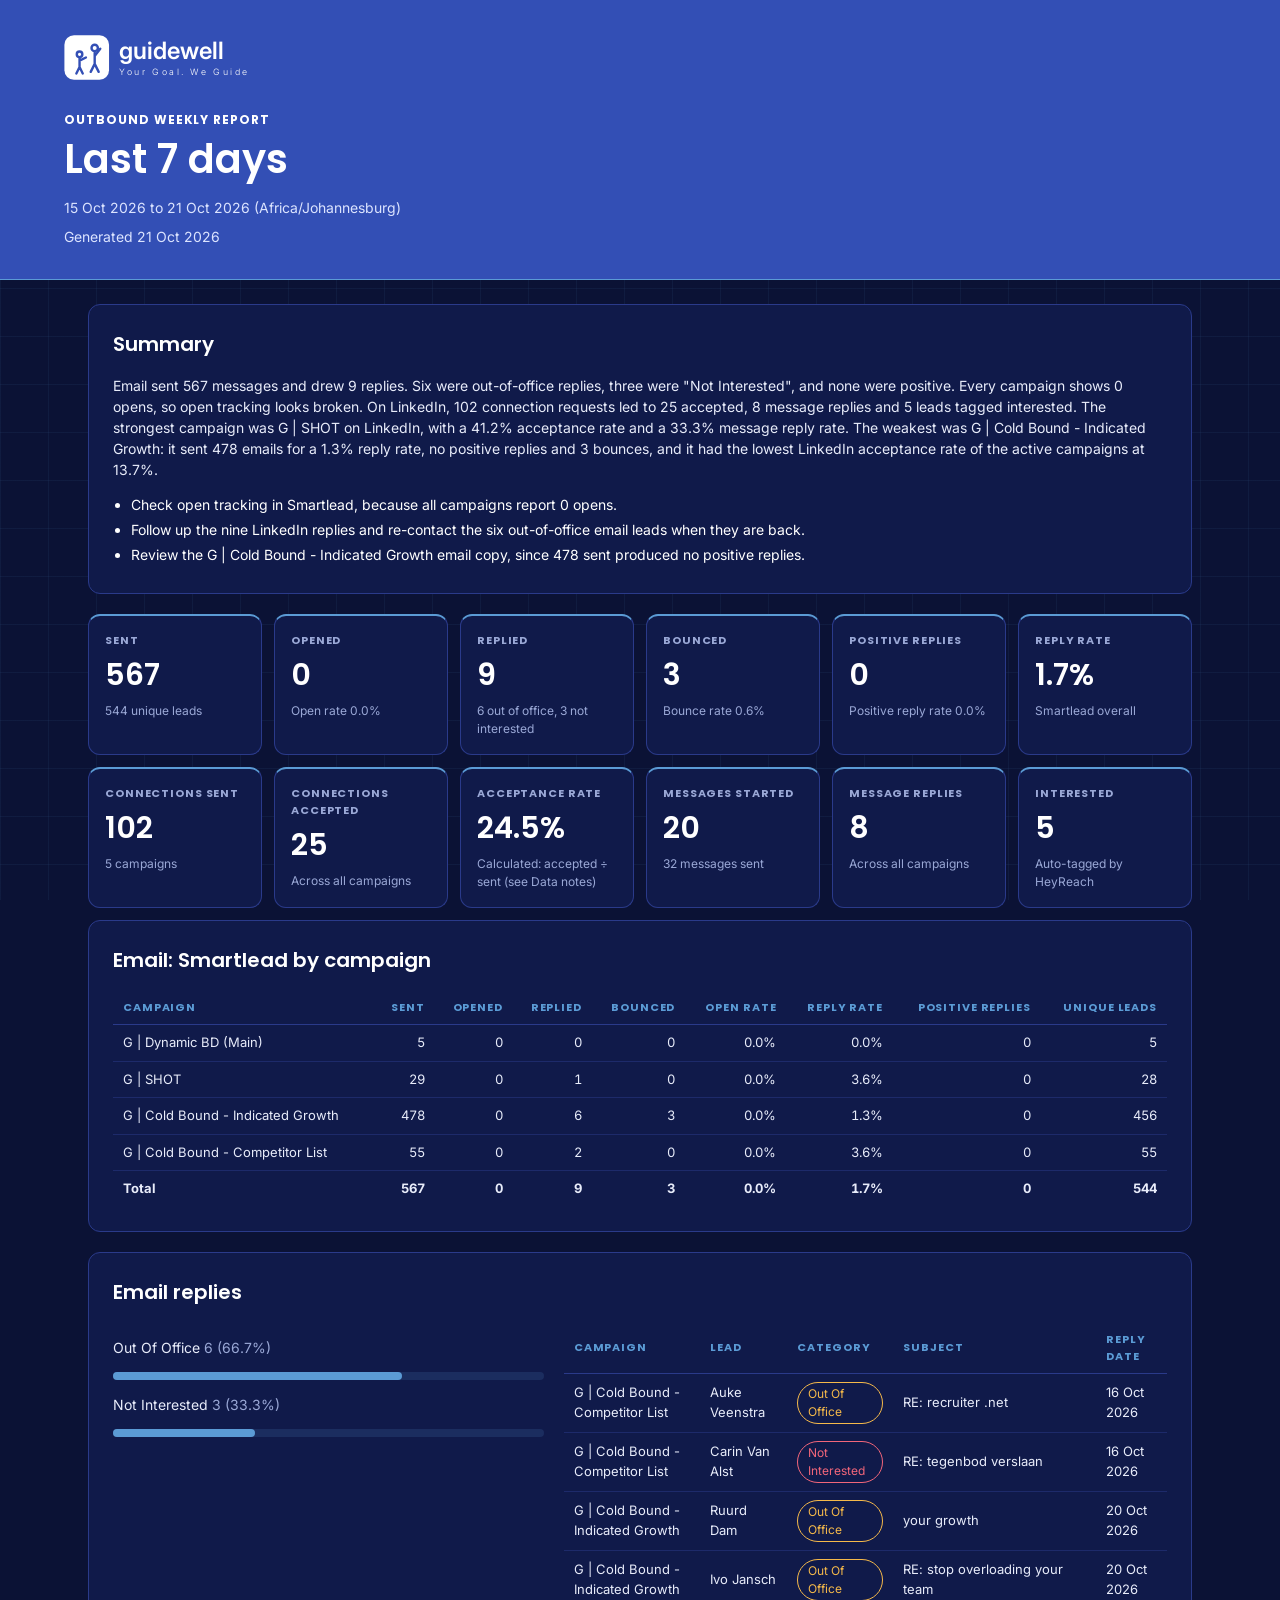
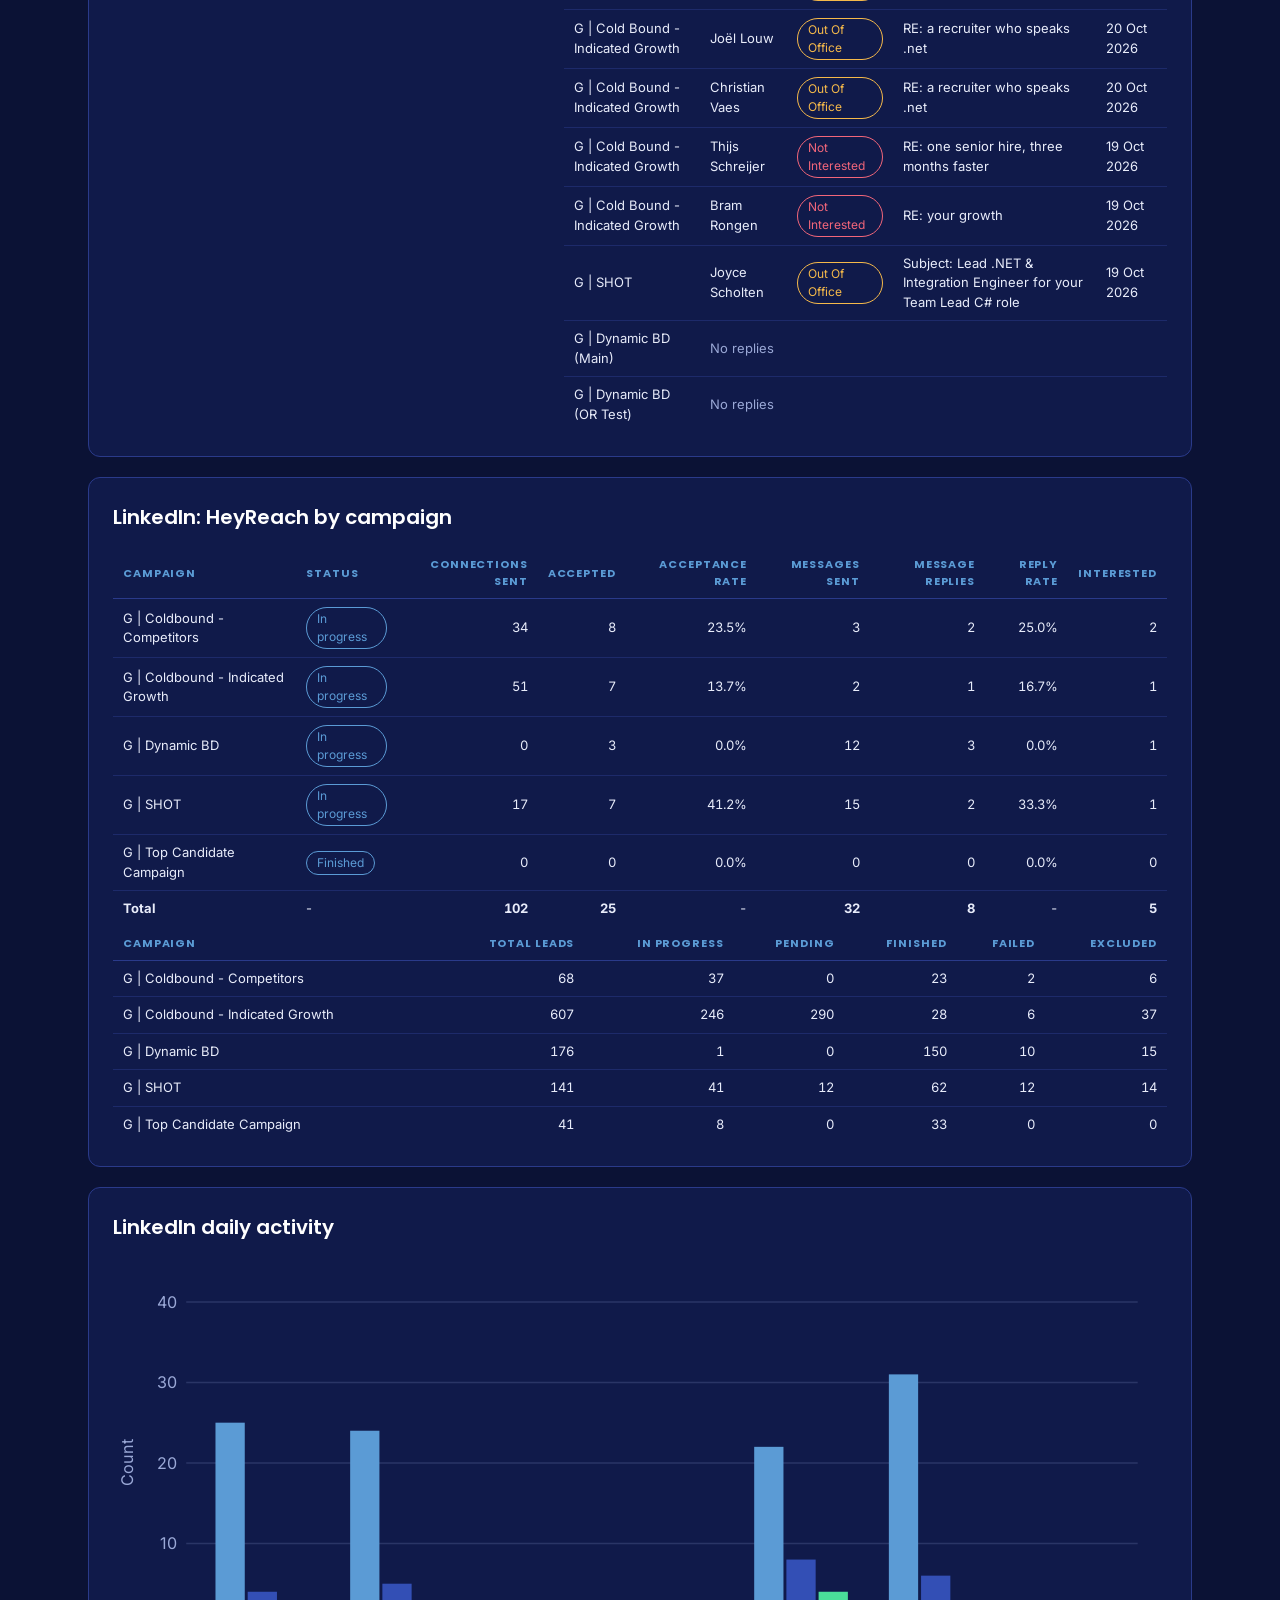
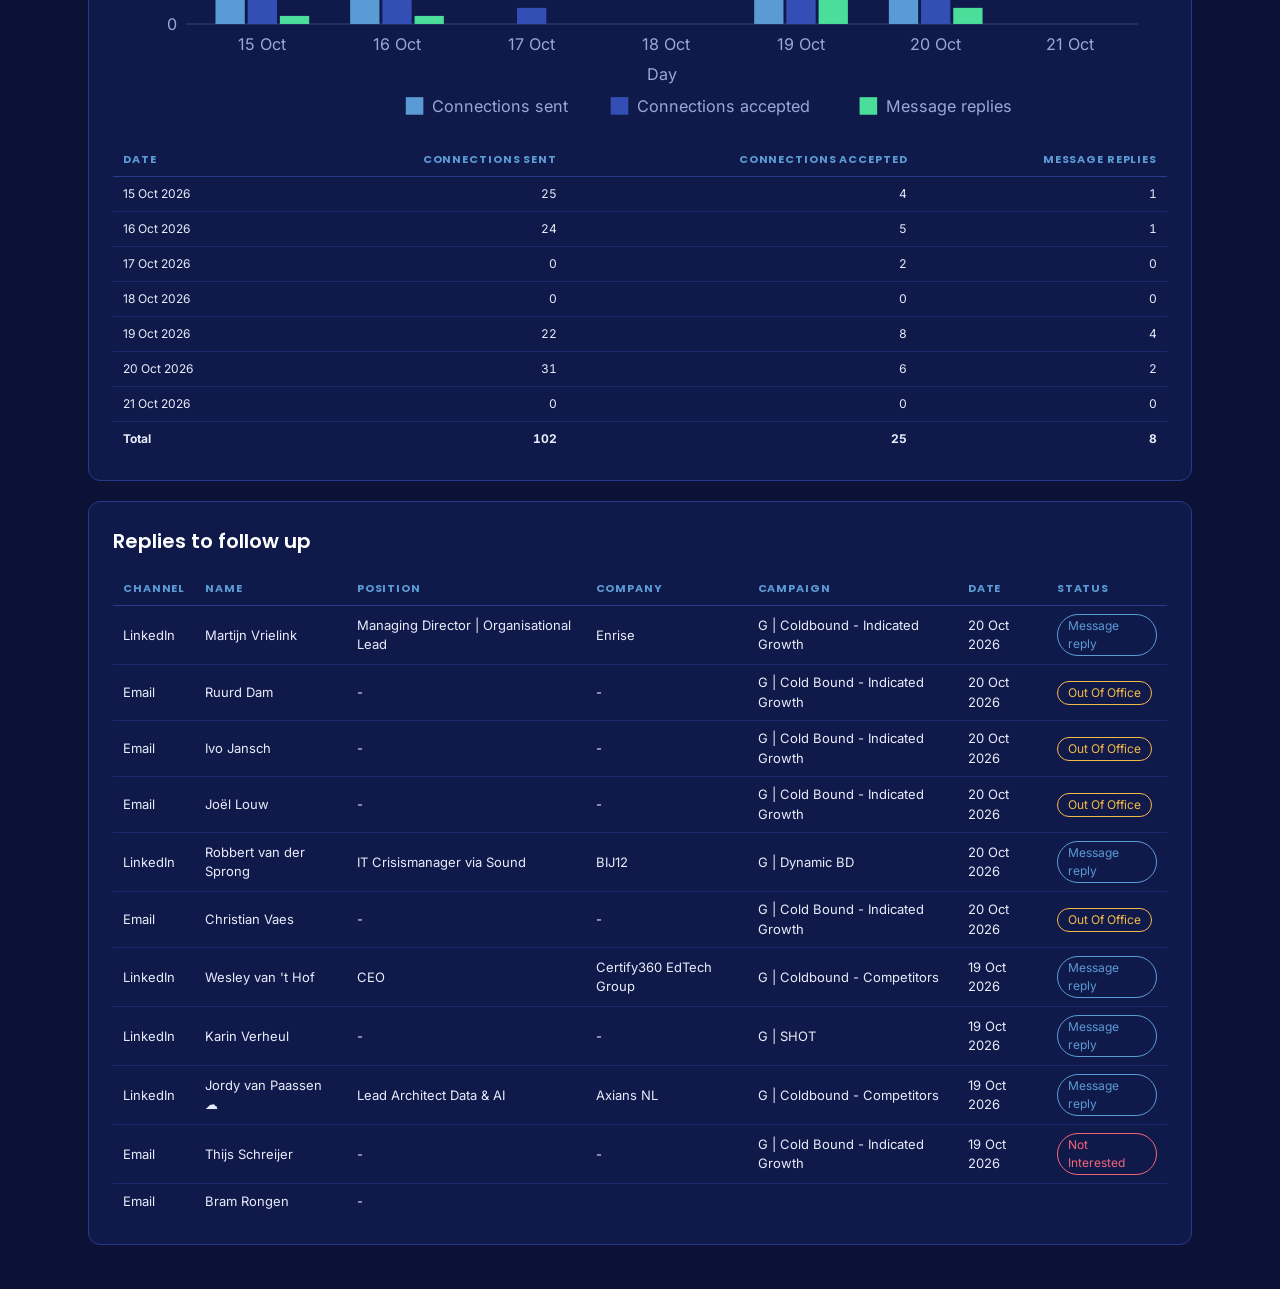
==== commit cdcf1124: "Weekly outbound report 2026-10-21" ====
--- a/index.html
+++ b/index.html
@@ -38,39 +38,39 @@
 @media(max-width:760px){ .grid2{grid-template-columns:1fr} h1{font-size:30px} table{display:block;overflow-x:auto} }
 </style></head><body><header class="band">
 <svg class="logo" viewBox="0 0 260 64" width="208" height="51" role="img" aria-label="guidewell"><rect x="0" y="4" width="56" height="56" rx="12" fill="#FFFFFF"/><g fill="none" stroke="#334FB5" stroke-width="3" stroke-linecap="round" stroke-linejoin="round"><circle cx="38" cy="20" r="4"/><path d="M38 26v14M38 40l-5 10M38 40l5 10M38 30l7-9"/><circle cx="19" cy="28" r="3.5"/><path d="M19 33v11M19 44l-4 8M19 44l4 8M19 36l8-4"/></g><text x="68" y="34" fill="#FFFFFF" font-family="Poppins,Arial,sans-serif" font-weight="600" font-size="30">guidewell</text><text x="69" y="54" fill="#FFFFFF" font-family="Poppins,Arial,sans-serif" font-weight="300" font-size="11" letter-spacing="3.2">Your Goal. We Guide</text></svg>
-<div class="eyebrow">Outbound weekly report</div>
+<p class="eyebrow">Outbound weekly report</p>
 <h1>Last 7 days</h1>
-<p>08 Oct 2026 to 14 Oct 2026 (Africa/Johannesburg)</p>
-<p>Generated 14 Oct 2026</p>
+<p>15 Oct 2026 to 21 Oct 2026 (Africa/Johannesburg)</p>
+<p>Generated 21 Oct 2026</p>
 </header>
 <div class="wrap">
 
 <section class="panel" id="summary">
 <h2>Summary</h2>
-<p>Email sent 836 messages and got 5 replies (0.9%), with 6 bounces and no positive replies. The replies were out of office, wrong person, not interested or do not contact. LinkedIn sent 86 connection requests, with 23 accepted, 7 message replies and 5 leads tagged interested. The strongest campaign was G | SHOT on LinkedIn, with 16 accepted, 4 message replies and 3 interested. By email, G | Cold Bound - Competitor List had the most replies (3), but none were positive. The weakest were G | Coldbound - Competitors on LinkedIn (10 sent, 0 accepted) and the email campaigns G | Dynamic BD (Main) and G | SHOT, which had no replies. Email opens read 0 on every campaign.</p>
+<p>Email sent 567 messages and drew 9 replies. Six were out-of-office replies, three were "Not Interested", and none were positive. Every campaign shows 0 opens, so open tracking looks broken. On LinkedIn, 102 connection requests led to 25 accepted, 8 message replies and 5 leads tagged interested. The strongest campaign was G | SHOT on LinkedIn, with a 41.2% acceptance rate and a 33.3% message reply rate. The weakest was G | Cold Bound - Indicated Growth: it sent 478 emails for a 1.3% reply rate, no positive replies and 3 bounces, and it had the lowest LinkedIn acceptance rate of the active campaigns at 13.7%.</p>
 <ul class="actions">
-<li>Reply to the 7 LinkedIn replies in the follow-up table, starting with Arjen Holleman and Jeanette Dekker.</li>
-<li>Check open tracking in Smartlead, because all 836 sends show 0 opens.</li>
-<li>Review the copy in G | Cold Bound - Competitor List, where 3 replies included 2 negative and none positive.</li>
+<li>Check open tracking in Smartlead, because all campaigns report 0 opens.</li>
+<li>Follow up the nine LinkedIn replies and re-contact the six out-of-office email leads when they are back.</li>
+<li>Review the G | Cold Bound - Indicated Growth email copy, since 478 sent produced no positive replies.</li>
 </ul>
 </section>
 
 <section id="kpis">
 <div class="kpis">
-<div class="kpi"><div class="l">Sent</div><div class="v">836</div><div class="s">547 unique leads</div></div>
+<div class="kpi"><div class="l">Sent</div><div class="v">567</div><div class="s">544 unique leads</div></div>
 <div class="kpi"><div class="l">Opened</div><div class="v">0</div><div class="s">Open rate 0.0%</div></div>
-<div class="kpi"><div class="l">Replied</div><div class="v">5</div><div class="s">Across 2 campaigns</div></div>
-<div class="kpi"><div class="l">Bounced</div><div class="v">6</div><div class="s">Bounce rate 1.1%</div></div>
+<div class="kpi"><div class="l">Replied</div><div class="v">9</div><div class="s">6 out of office, 3 not interested</div></div>
+<div class="kpi"><div class="l">Bounced</div><div class="v">3</div><div class="s">Bounce rate 0.6%</div></div>
 <div class="kpi"><div class="l">Positive replies</div><div class="v">0</div><div class="s">Positive reply rate 0.0%</div></div>
-<div class="kpi"><div class="l">Reply rate</div><div class="v">0.9%</div><div class="s">Smartlead overall</div></div>
+<div class="kpi"><div class="l">Reply rate</div><div class="v">1.7%</div><div class="s">Smartlead overall</div></div>
 </div>
 <div class="kpis">
-<div class="kpi"><div class="l">Connections sent</div><div class="v">86</div><div class="s">Across 4 campaigns</div></div>
-<div class="kpi"><div class="l">Connections accepted</div><div class="v">23</div><div class="s">Across 3 campaigns</div></div>
-<div class="kpi"><div class="l">Acceptance rate</div><div class="v">26.7%</div><div class="s">23 of 86 (see Data notes)</div></div>
-<div class="kpi"><div class="l">Messages started</div><div class="v">19</div><div class="s">Across 3 campaigns</div></div>
-<div class="kpi"><div class="l">Message replies</div><div class="v">7</div><div class="s">Across 2 campaigns</div></div>
-<div class="kpi"><div class="l">Interested</div><div class="v">5</div><div class="s">Across 2 campaigns</div></div>
+<div class="kpi"><div class="l">Connections sent</div><div class="v">102</div><div class="s">5 campaigns</div></div>
+<div class="kpi"><div class="l">Connections accepted</div><div class="v">25</div><div class="s">Across all campaigns</div></div>
+<div class="kpi"><div class="l">Acceptance rate</div><div class="v">24.5%</div><div class="s">Calculated: accepted ÷ sent (see Data notes)</div></div>
+<div class="kpi"><div class="l">Messages started</div><div class="v">20</div><div class="s">32 messages sent</div></div>
+<div class="kpi"><div class="l">Message replies</div><div class="v">8</div><div class="s">Across all campaigns</div></div>
+<div class="kpi"><div class="l">Interested</div><div class="v">5</div><div class="s">Auto-tagged by HeyReach</div></div>
 </div>
 </section>
 
@@ -81,11 +81,11 @@
 <tr><th>Campaign</th><th class="num">Sent</th><th class="num">Opened</th><th class="num">Replied</th><th class="num">Bounced</th><th class="num">Open rate</th><th class="num">Reply rate</th><th class="num">Positive replies</th><th class="num">Unique leads</th></tr>
 </thead>
 <tbody>
-<tr><td>G | Dynamic BD (Main)</td><td class="num">15</td><td class="num">0</td><td class="num">0</td><td class="num">0</td><td class="num">0.0%</td><td class="num">0.0%</td><td class="num">0</td><td class="num">15</td></tr>
-<tr><td>G | SHOT</td><td class="num">66</td><td class="num">0</td><td class="num">0</td><td class="num">0</td><td class="num">0.0%</td><td class="num">0.0%</td><td class="num">0</td><td class="num">54</td></tr>
-<tr><td>G | Cold Bound - Indicated Growth</td><td class="num">640</td><td class="num">0</td><td class="num">2</td><td class="num">6</td><td class="num">0.0%</td><td class="num">0.5%</td><td class="num">0</td><td class="num">420</td></tr>
-<tr><td>G | Cold Bound - Competitor List</td><td class="num">115</td><td class="num">0</td><td class="num">3</td><td class="num">0</td><td class="num">0.0%</td><td class="num">5.2%</td><td class="num">0</td><td class="num">58</td></tr>
-<tr><td><strong>Total</strong></td><td class="num"><strong>836</strong></td><td class="num"><strong>0</strong></td><td class="num"><strong>5</strong></td><td class="num"><strong>6</strong></td><td class="num"><strong>0.0%</strong></td><td class="num"><strong>0.9%</strong></td><td class="num"><strong>0</strong></td><td class="num"><strong>547</strong></td></tr>
+<tr><td>G | Dynamic BD (Main)</td><td class="num">5</td><td class="num">0</td><td class="num">0</td><td class="num">0</td><td class="num">0.0%</td><td class="num">0.0%</td><td class="num">0</td><td class="num">5</td></tr>
+<tr><td>G | SHOT</td><td class="num">29</td><td class="num">0</td><td class="num">1</td><td class="num">0</td><td class="num">0.0%</td><td class="num">3.6%</td><td class="num">0</td><td class="num">28</td></tr>
+<tr><td>G | Cold Bound - Indicated Growth</td><td class="num">478</td><td class="num">0</td><td class="num">6</td><td class="num">3</td><td class="num">0.0%</td><td class="num">1.3%</td><td class="num">0</td><td class="num">456</td></tr>
+<tr><td>G | Cold Bound - Competitor List</td><td class="num">55</td><td class="num">0</td><td class="num">2</td><td class="num">0</td><td class="num">0.0%</td><td class="num">3.6%</td><td class="num">0</td><td class="num">55</td></tr>
+<tr><td><strong>Total</strong></td><td class="num"><strong>567</strong></td><td class="num"><strong>0</strong></td><td class="num"><strong>9</strong></td><td class="num"><strong>3</strong></td><td class="num"><strong>0.0%</strong></td><td class="num"><strong>1.7%</strong></td><td class="num"><strong>0</strong></td><td class="num"><strong>544</strong></td></tr>
 </tbody>
 </table>
 </section>
@@ -94,9 +94,14 @@
 <h2>Email replies</h2>
 <div class="grid2">
 <div>
-<p>Out Of Office <span class="muted">2 (100.0%)</span></p>
-<div class="bar"><span style="width:100%"></span></div>
-<p class="muted">The category data is filtered to neutral replies only. See Data notes.</p>
+<div>
+<p>Out Of Office <span class="muted">6 (66.7%)</span></p>
+<div class="bar"><span style="width:67%"></span></div>
+</div>
+<div>
+<p>Not Interested <span class="muted">3 (33.3%)</span></p>
+<div class="bar"><span style="width:33%"></span></div>
+</div>
 </div>
 <div>
 <table>
@@ -104,11 +109,17 @@
 <tr><th>Campaign</th><th>Lead</th><th>Category</th><th>Subject</th><th>Reply date</th></tr>
 </thead>
 <tbody>
-<tr><td>G | Cold Bound - Competitor List</td><td>Tim Verhoeven</td><td><span class="tag tag-warn">Out Of Office</span></td><td>team ontlasten</td><td>09 Oct 2026</td></tr>
-<tr><td>G | Cold Bound - Competitor List</td><td>Krijno Verbruggen</td><td><span class="tag tag-bad">Do Not Contact</span></td><td>RE: snelle senior</td><td>12 Oct 2026</td></tr>
-<tr><td>G | Cold Bound - Competitor List</td><td>Armando Muis</td><td><span class="tag tag-bad">Not Interested</span></td><td>RE: one senior hire</td><td>12 Oct 2026</td></tr>
-<tr><td>G | Cold Bound - Indicated Growth</td><td>Rene Elling</td><td><span class="tag">Wrong Person</span></td><td>one senior hire, three months faster</td><td>12 Oct 2026</td></tr>
-<tr><td>G | Cold Bound - Indicated Growth</td><td>Vicki Van Der Westhuizen</td><td><span class="tag tag-warn">Out Of Office</span></td><td>senior hire speed</td><td>08 Oct 2026</td></tr>
+<tr><td>G | Cold Bound - Competitor List</td><td>Auke Veenstra</td><td><span class="tag tag-warn">Out Of Office</span></td><td>RE: recruiter .net</td><td>16 Oct 2026</td></tr>
+<tr><td>G | Cold Bound - Competitor List</td><td>Carin Van Alst</td><td><span class="tag tag-bad">Not Interested</span></td><td>RE: tegenbod verslaan</td><td>16 Oct 2026</td></tr>
+<tr><td>G | Cold Bound - Indicated Growth</td><td>Ruurd Dam</td><td><span class="tag tag-warn">Out Of Office</span></td><td>your growth</td><td>20 Oct 2026</td></tr>
+<tr><td>G | Cold Bound - Indicated Growth</td><td>Ivo Jansch</td><td><span class="tag tag-warn">Out Of Office</span></td><td>RE: stop overloading your team</td><td>20 Oct 2026</td></tr>
+<tr><td>G | Cold Bound - Indicated Growth</td><td>Joël Louw</td><td><span class="tag tag-warn">Out Of Office</span></td><td>RE: a recruiter who speaks .net</td><td>20 Oct 2026</td></tr>
+<tr><td>G | Cold Bound - Indicated Growth</td><td>Christian Vaes</td><td><span class="tag tag-warn">Out Of Office</span></td><td>RE: a recruiter who speaks .net</td><td>20 Oct 2026</td></tr>
+<tr><td>G | Cold Bound - Indicated Growth</td><td>Thijs Schreijer</td><td><span class="tag tag-bad">Not Interested</span></td><td>RE: one senior hire, three months faster</td><td>19 Oct 2026</td></tr>
+<tr><td>G | Cold Bound - Indicated Growth</td><td>Bram Rongen</td><td><span class="tag tag-bad">Not Interested</span></td><td>RE: your growth</td><td>19 Oct 2026</td></tr>
+<tr><td>G | SHOT</td><td>Joyce Scholten</td><td><span class="tag tag-warn">Out Of Office</span></td><td>Subject: Lead .NET &amp; Integration Engineer for your Team Lead C# role</td><td>19 Oct 2026</td></tr>
+<tr><td>G | Dynamic BD (Main)</td><td colspan="4" class="muted">No replies</td></tr>
+<tr><td>G | Dynamic BD (OR Test)</td><td colspan="4" class="muted">No replies</td></tr>
 </tbody>
 </table>
 </div>
@@ -122,11 +133,12 @@
 <tr><th>Campaign</th><th>Status</th><th class="num">Connections sent</th><th class="num">Accepted</th><th class="num">Acceptance rate</th><th class="num">Messages sent</th><th class="num">Message replies</th><th class="num">Reply rate</th><th class="num">Interested</th></tr>
 </thead>
 <tbody>
-<tr><td>G | Coldbound - Competitors</td><td><span class="tag">In progress</span></td><td class="num">10</td><td class="num">0</td><td class="num">0.0%</td><td class="num">0</td><td class="num">0</td><td class="num">0.0%</td><td class="num">0</td></tr>
-<tr><td>G | Coldbound - Indicated Growth</td><td><span class="tag">In progress</span></td><td class="num">13</td><td class="num">2</td><td class="num">15.4%</td><td class="num">1</td><td class="num">0</td><td class="num">0.0%</td><td class="num">0</td></tr>
-<tr><td>G | Dynamic BD</td><td><span class="tag">In progress</span></td><td class="num">7</td><td class="num">5</td><td class="num">71.4%</td><td class="num">19</td><td class="num">3</td><td class="num">42.9%</td><td class="num">2</td></tr>
-<tr><td>G | SHOT</td><td><span class="tag">In progress</span></td><td class="num">56</td><td class="num">16</td><td class="num">28.6%</td><td class="num">1</td><td class="num">4</td><td class="num">36.4%</td><td class="num">3</td></tr>
+<tr><td>G | Coldbound - Competitors</td><td><span class="tag">In progress</span></td><td class="num">34</td><td class="num">8</td><td class="num">23.5%</td><td class="num">3</td><td class="num">2</td><td class="num">25.0%</td><td class="num">2</td></tr>
+<tr><td>G | Coldbound - Indicated Growth</td><td><span class="tag">In progress</span></td><td class="num">51</td><td class="num">7</td><td class="num">13.7%</td><td class="num">2</td><td class="num">1</td><td class="num">16.7%</td><td class="num">1</td></tr>
+<tr><td>G | Dynamic BD</td><td><span class="tag">In progress</span></td><td class="num">0</td><td class="num">3</td><td class="num">0.0%</td><td class="num">12</td><td class="num">3</td><td class="num">0.0%</td><td class="num">1</td></tr>
+<tr><td>G | SHOT</td><td><span class="tag">In progress</span></td><td class="num">17</td><td class="num">7</td><td class="num">41.2%</td><td class="num">15</td><td class="num">2</td><td class="num">33.3%</td><td class="num">1</td></tr>
 <tr><td>G | Top Candidate Campaign</td><td><span class="tag">Finished</span></td><td class="num">0</td><td class="num">0</td><td class="num">0.0%</td><td class="num">0</td><td class="num">0</td><td class="num">0.0%</td><td class="num">0</td></tr>
+<tr><td><strong>Total</strong></td><td>-</td><td class="num"><strong>102</strong></td><td class="num"><strong>25</strong></td><td class="num">-</td><td class="num"><strong>32</strong></td><td class="num"><strong>8</strong></td><td class="num">-</td><td class="num"><strong>5</strong></td></tr>
 </tbody>
 </table>
 <table>
@@ -134,10 +146,10 @@
 <tr><th>Campaign</th><th class="num">Total leads</th><th class="num">In progress</th><th class="num">Pending</th><th class="num">Finished</th><th class="num">Failed</th><th class="num">Excluded</th></tr>
 </thead>
 <tbody>
-<tr><td>G | Coldbound - Competitors</td><td class="num">68</td><td class="num">56</td><td class="num">7</td><td class="num">0</td><td class="num">2</td><td class="num">3</td></tr>
-<tr><td>G | Coldbound - Indicated Growth</td><td class="num">506</td><td class="num">63</td><td class="num">418</td><td class="num">3</td><td class="num">2</td><td class="num">20</td></tr>
-<tr><td>G | Dynamic BD</td><td class="num">176</td><td class="num">17</td><td class="num">0</td><td class="num">134</td><td class="num">10</td><td class="num">15</td></tr>
-<tr><td>G | SHOT</td><td class="num">128</td><td class="num">75</td><td class="num">16</td><td class="num">20</td><td class="num">9</td><td class="num">8</td></tr>
+<tr><td>G | Coldbound - Competitors</td><td class="num">68</td><td class="num">37</td><td class="num">0</td><td class="num">23</td><td class="num">2</td><td class="num">6</td></tr>
+<tr><td>G | Coldbound - Indicated Growth</td><td class="num">607</td><td class="num">246</td><td class="num">290</td><td class="num">28</td><td class="num">6</td><td class="num">37</td></tr>
+<tr><td>G | Dynamic BD</td><td class="num">176</td><td class="num">1</td><td class="num">0</td><td class="num">150</td><td class="num">10</td><td class="num">15</td></tr>
+<tr><td>G | SHOT</td><td class="num">141</td><td class="num">41</td><td class="num">12</td><td class="num">62</td><td class="num">12</td><td class="num">14</td></tr>
 <tr><td>G | Top Candidate Campaign</td><td class="num">41</td><td class="num">8</td><td class="num">0</td><td class="num">33</td><td class="num">0</td><td class="num">0</td></tr>
 </tbody>
 </table>
@@ -145,71 +157,71 @@
 
 <section class="panel" id="daily">
 <h2>LinkedIn daily activity</h2>
-<svg viewBox="0 0 720 320" width="100%" role="img" aria-label="LinkedIn daily activity, grouped bars for connections sent, connections accepted and message replies, 08 to 14 Oct 2026">
-<g stroke="#2A3568" stroke-width="1">
+<svg viewBox="0 0 720 320" width="100%" role="img" aria-label="LinkedIn daily activity: connections sent, connections accepted and message replies per day">
+<g stroke="#2A3566" stroke-width="1">
 <line x1="50" y1="250" x2="700" y2="250"/>
-<line x1="50" y1="204" x2="700" y2="204" stroke-opacity="0.5"/>
-<line x1="50" y1="158" x2="700" y2="158" stroke-opacity="0.5"/>
-<line x1="50" y1="112" x2="700" y2="112" stroke-opacity="0.5"/>
-<line x1="50" y1="66" x2="700" y2="66" stroke-opacity="0.5"/>
-<line x1="50" y1="20" x2="700" y2="20" stroke-opacity="0.5"/>
-</g>
-<g fill="#9AA8D6" font-family="Arial,sans-serif" font-size="11" text-anchor="end">
+<line x1="50" y1="195" x2="700" y2="195"/>
+<line x1="50" y1="140" x2="700" y2="140"/>
+<line x1="50" y1="85" x2="700" y2="85"/>
+<line x1="50" y1="30" x2="700" y2="30"/>
+</g>
+<g fill="#9AA8D6" font-size="11" font-family="Arial,sans-serif" text-anchor="end">
 <text x="44" y="254">0</text>
-<text x="44" y="208">5</text>
-<text x="44" y="162">10</text>
-<text x="44" y="116">15</text>
-<text x="44" y="70">20</text>
-<text x="44" y="24">25</text>
-</g>
-<text x="14" y="135" fill="#9AA8D6" font-family="Arial,sans-serif" font-size="11" text-anchor="middle" transform="rotate(-90 14 135)">Count</text>
-<g>
-<rect x="61.4" y="29.2" width="22" height="220.8" fill="#5B9BD5"/>
-<rect x="85.4" y="213.2" width="22" height="36.8" fill="#334FB5"/>
-<rect x="109.4" y="240.8" width="22" height="9.2" fill="#4ADE9A"/>
-<rect x="154.3" y="47.6" width="22" height="202.4" fill="#5B9BD5"/>
-<rect x="178.3" y="185.6" width="22" height="64.4" fill="#334FB5"/>
-<rect x="202.3" y="240.8" width="22" height="9.2" fill="#4ADE9A"/>
-<rect x="271.1" y="240.8" width="22" height="9.2" fill="#334FB5"/>
-<rect x="432.9" y="56.8" width="22" height="193.2" fill="#5B9BD5"/>
-<rect x="456.9" y="213.2" width="22" height="36.8" fill="#334FB5"/>
-<rect x="480.9" y="222.4" width="22" height="27.6" fill="#4ADE9A"/>
-<rect x="525.7" y="75.2" width="22" height="174.8" fill="#5B9BD5"/>
-<rect x="549.7" y="185.6" width="22" height="64.4" fill="#334FB5"/>
-<rect x="573.7" y="231.6" width="22" height="18.4" fill="#4ADE9A"/>
-</g>
-<g fill="#9AA8D6" font-family="Arial,sans-serif" font-size="11" text-anchor="middle">
-<text x="96.4" y="268">08 Oct</text>
-<text x="189.3" y="268">09 Oct</text>
-<text x="282.1" y="268">10 Oct</text>
-<text x="375" y="268">11 Oct</text>
-<text x="467.9" y="268">12 Oct</text>
-<text x="560.7" y="268">13 Oct</text>
-<text x="653.6" y="268">14 Oct</text>
-<text x="375" y="286">Day (2026)</text>
-</g>
-<g font-family="Arial,sans-serif" font-size="11">
-<rect x="190" y="302" width="12" height="12" fill="#5B9BD5"/>
-<text x="208" y="312" fill="#9AA8D6">Connections sent</text>
-<rect x="320" y="302" width="12" height="12" fill="#334FB5"/>
-<text x="338" y="312" fill="#9AA8D6">Connections accepted</text>
-<rect x="470" y="302" width="12" height="12" fill="#4ADE9A"/>
-<text x="488" y="312" fill="#9AA8D6">Message replies</text>
-</g>
+<text x="44" y="199">10</text>
+<text x="44" y="144">20</text>
+<text x="44" y="89">30</text>
+<text x="44" y="34">40</text>
+</g>
+<text x="14" y="140" fill="#9AA8D6" font-size="11" font-family="Arial,sans-serif" text-anchor="middle" transform="rotate(-90 14 140)">Count</text>
+<g fill="#5B9BD5">
+<rect x="70" y="112.5" width="20" height="137.5"/>
+<rect x="162" y="118" width="20" height="132"/>
+<rect x="438" y="129" width="20" height="121"/>
+<rect x="530" y="79.5" width="20" height="170.5"/>
+</g>
+<g fill="#334FB5">
+<rect x="92" y="228" width="20" height="22"/>
+<rect x="184" y="222.5" width="20" height="27.5"/>
+<rect x="276" y="239" width="20" height="11"/>
+<rect x="460" y="206" width="20" height="44"/>
+<rect x="552" y="217" width="20" height="33"/>
+</g>
+<g fill="#4ADE9A">
+<rect x="114" y="244.5" width="20" height="5.5"/>
+<rect x="206" y="244.5" width="20" height="5.5"/>
+<rect x="482" y="228" width="20" height="22"/>
+<rect x="574" y="239" width="20" height="11"/>
+</g>
+<g fill="#9AA8D6" font-size="11" font-family="Arial,sans-serif" text-anchor="middle">
+<text x="102" y="268">15 Oct</text>
+<text x="194" y="268">16 Oct</text>
+<text x="286" y="268">17 Oct</text>
+<text x="378" y="268">18 Oct</text>
+<text x="470" y="268">19 Oct</text>
+<text x="562" y="268">20 Oct</text>
+<text x="654" y="268">21 Oct</text>
+<text x="375" y="288">Day</text>
+</g>
+<rect x="200" y="300" width="12" height="12" fill="#5B9BD5"/>
+<text x="218" y="310" fill="#9AA8D6" font-size="11" font-family="Arial,sans-serif">Connections sent</text>
+<rect x="340" y="300" width="12" height="12" fill="#334FB5"/>
+<text x="358" y="310" fill="#9AA8D6" font-size="11" font-family="Arial,sans-serif">Connections accepted</text>
+<rect x="510" y="300" width="12" height="12" fill="#4ADE9A"/>
+<text x="528" y="310" fill="#9AA8D6" font-size="11" font-family="Arial,sans-serif">Message replies</text>
 </svg>
 <table class="mini">
 <thead>
-<tr><th>Day</th><th class="num">Connections sent</th><th class="num">Connections accepted</th><th class="num">Message replies</th></tr>
-</thead>
-<tbody>
-<tr><td>08 Oct 2026</td><td class="num">24</td><td class="num">4</td><td class="num">1</td></tr>
-<tr><td>09 Oct 2026</td><td class="num">22</td><td class="num">7</td><td class="num">1</td></tr>
-<tr><td>10 Oct 2026</td><td class="num">0</td><td class="num">1</td><td class="num">0</td></tr>
-<tr><td>11 Oct 2026</td><td class="num">0</td><td class="num">0</td><td class="num">0</td></tr>
-<tr><td>12 Oct 2026</td><td class="num">21</td><td class="num">4</td><td class="num">3</td></tr>
-<tr><td>13 Oct 2026</td><td class="num">19</td><td class="num">7</td><td class="num">2</td></tr>
-<tr><td>14 Oct 2026</td><td class="num">0</td><td class="num">0</td><td class="num">0</td></tr>
-<tr><td><strong>Total</strong></td><td class="num"><strong>86</strong></td><td class="num"><strong>23</strong></td><td class="num"><strong>7</strong></td></tr>
+<tr><th>Date</th><th class="num">Connections sent</th><th class="num">Connections accepted</th><th class="num">Message replies</th></tr>
+</thead>
+<tbody>
+<tr><td>15 Oct 2026</td><td class="num">25</td><td class="num">4</td><td class="num">1</td></tr>
+<tr><td>16 Oct 2026</td><td class="num">24</td><td class="num">5</td><td class="num">1</td></tr>
+<tr><td>17 Oct 2026</td><td class="num">0</td><td class="num">2</td><td class="num">0</td></tr>
+<tr><td>18 Oct 2026</td><td class="num">0</td><td class="num">0</td><td class="num">0</td></tr>
+<tr><td>19 Oct 2026</td><td class="num">22</td><td class="num">8</td><td class="num">4</td></tr>
+<tr><td>20 Oct 2026</td><td class="num">31</td><td class="num">6</td><td class="num">2</td></tr>
+<tr><td>21 Oct 2026</td><td class="num">0</td><td class="num">0</td><td class="num">0</td></tr>
+<tr><td><strong>Total</strong></td><td class="num"><strong>102</strong></td><td class="num"><strong>25</strong></td><td class="num"><strong>8</strong></td></tr>
 </tbody>
 </table>
 </section>
@@ -221,15 +233,14 @@
 <tr><th>Channel</th><th>Name</th><th>Position</th><th>Company</th><th>Campaign</th><th>Date</th><th>Status</th></tr>
 </thead>
 <tbody>
-<tr><td>LinkedIn</td><td>Arjen Holleman</td><td>Founder</td><td>Holland Hybrid</td><td>G | SHOT</td><td>13 Oct 2026</td><td><span class="tag">Message reply</span></td></tr>
-<tr><td>LinkedIn</td><td>Jeanette Dekker</td><td>Head of HR</td><td>Epona</td><td>G | Dynamic BD</td><td>13 Oct 2026</td><td><span class="tag">Message reply</span></td></tr>
-<tr><td>Email</td><td>Rene Elling</td><td>-</td><td>-</td><td>G | Cold Bound - Indicated Growth</td><td>12 Oct 2026</td><td><span class="tag">Wrong Person</span></td></tr>
-<tr><td>LinkedIn</td><td>Pascal Visser</td><td>Entrepreneur / Interim Executive</td><td>Pentagonia Group</td><td>G | SHOT</td><td>12 Oct 2026</td><td><span class="tag">Message reply</span></td></tr>
-<tr><td>LinkedIn</td><td>Lee September</td><td>Senior Engineering Manager</td><td>LexisNexis Risk Solutions</td><td>G | SHOT</td><td>12 Oct 2026</td><td><span class="tag">Message reply</span></td></tr>
-<tr><td>Email</td><td>Armando Muis</td><td>-</td><td>-</td><td>G | Cold Bound - Competitor List</td><td>12 Oct 2026</td><td><span class="tag tag-bad">Not Interested</span></td></tr>
-<tr><td>Email</td><td>Krijno Verbruggen</td><td>-</td><td>-</td><td>G | Cold Bound - Competitor List</td><td>12 Oct 2026</td><td><span class="tag tag-bad">Do Not Contact</span></td></tr>
-<tr><td>LinkedIn</td><td>Demi Helmreich</td><td>HR Adviseur</td><td>Facilicom Groep</td><td>G | SHOT</td><td>09 Oct 2026</td><td><span class="tag">Message reply</span></td></tr>
-<tr><td>Email</td><td>Tim Verhoeven</td><td>-</td><td>-</td><td>G | Cold Bound - Competitor List</td><td>09 Oct 2026</td><td><span class="tag tag-warn">Out Of Office</span></td></tr>
-<tr><td>LinkedIn</td><td>Daan Endlich</td><td>Product Owner</td><td>Twelve</td><td>G | Dynamic BD</td><td>08 Oct 2026</td><td><span class="tag">Message reply</span></td></tr>
-<tr><td>LinkedIn</td><td>Mike van der Hilst</td><td>-</td><td>-</td><td>G | Dynamic BD</td><td>08 Oct 2026</td><td><span class="tag">Message reply</span></td></tr>
-<tr><td>Email</td><td>Vicki Van Der Westhuizen</td><td>-</td><td>-</td><td>G | Cold Bound - Indicated</body></html>+<tr><td>LinkedIn</td><td>Martijn Vrielink</td><td>Managing Director | Organisational Lead</td><td>Enrise</td><td>G | Coldbound - Indicated Growth</td><td>20 Oct 2026</td><td><span class="tag">Message reply</span></td></tr>
+<tr><td>Email</td><td>Ruurd Dam</td><td>-</td><td>-</td><td>G | Cold Bound - Indicated Growth</td><td>20 Oct 2026</td><td><span class="tag tag-warn">Out Of Office</span></td></tr>
+<tr><td>Email</td><td>Ivo Jansch</td><td>-</td><td>-</td><td>G | Cold Bound - Indicated Growth</td><td>20 Oct 2026</td><td><span class="tag tag-warn">Out Of Office</span></td></tr>
+<tr><td>Email</td><td>Joël Louw</td><td>-</td><td>-</td><td>G | Cold Bound - Indicated Growth</td><td>20 Oct 2026</td><td><span class="tag tag-warn">Out Of Office</span></td></tr>
+<tr><td>LinkedIn</td><td>Robbert van der Sprong</td><td>IT Crisismanager via Sound</td><td>BIJ12</td><td>G | Dynamic BD</td><td>20 Oct 2026</td><td><span class="tag">Message reply</span></td></tr>
+<tr><td>Email</td><td>Christian Vaes</td><td>-</td><td>-</td><td>G | Cold Bound - Indicated Growth</td><td>20 Oct 2026</td><td><span class="tag tag-warn">Out Of Office</span></td></tr>
+<tr><td>LinkedIn</td><td>Wesley van 't Hof</td><td>CEO</td><td>Certify360 EdTech Group</td><td>G | Coldbound - Competitors</td><td>19 Oct 2026</td><td><span class="tag">Message reply</span></td></tr>
+<tr><td>LinkedIn</td><td>Karin Verheul</td><td>-</td><td>-</td><td>G | SHOT</td><td>19 Oct 2026</td><td><span class="tag">Message reply</span></td></tr>
+<tr><td>LinkedIn</td><td>Jordy van Paassen ☁︎</td><td>Lead Architect Data &amp; AI</td><td>Axians NL</td><td>G | Coldbound - Competitors</td><td>19 Oct 2026</td><td><span class="tag">Message reply</span></td></tr>
+<tr><td>Email</td><td>Thijs Schreijer</td><td>-</td><td>-</td><td>G | Cold Bound - Indicated Growth</td><td>19 Oct 2026</td><td><span class="tag tag-bad">Not Interested</span></td></tr>
+<tr><td>Email</td><td>Bram Rongen</td><td>-</td</body></html>
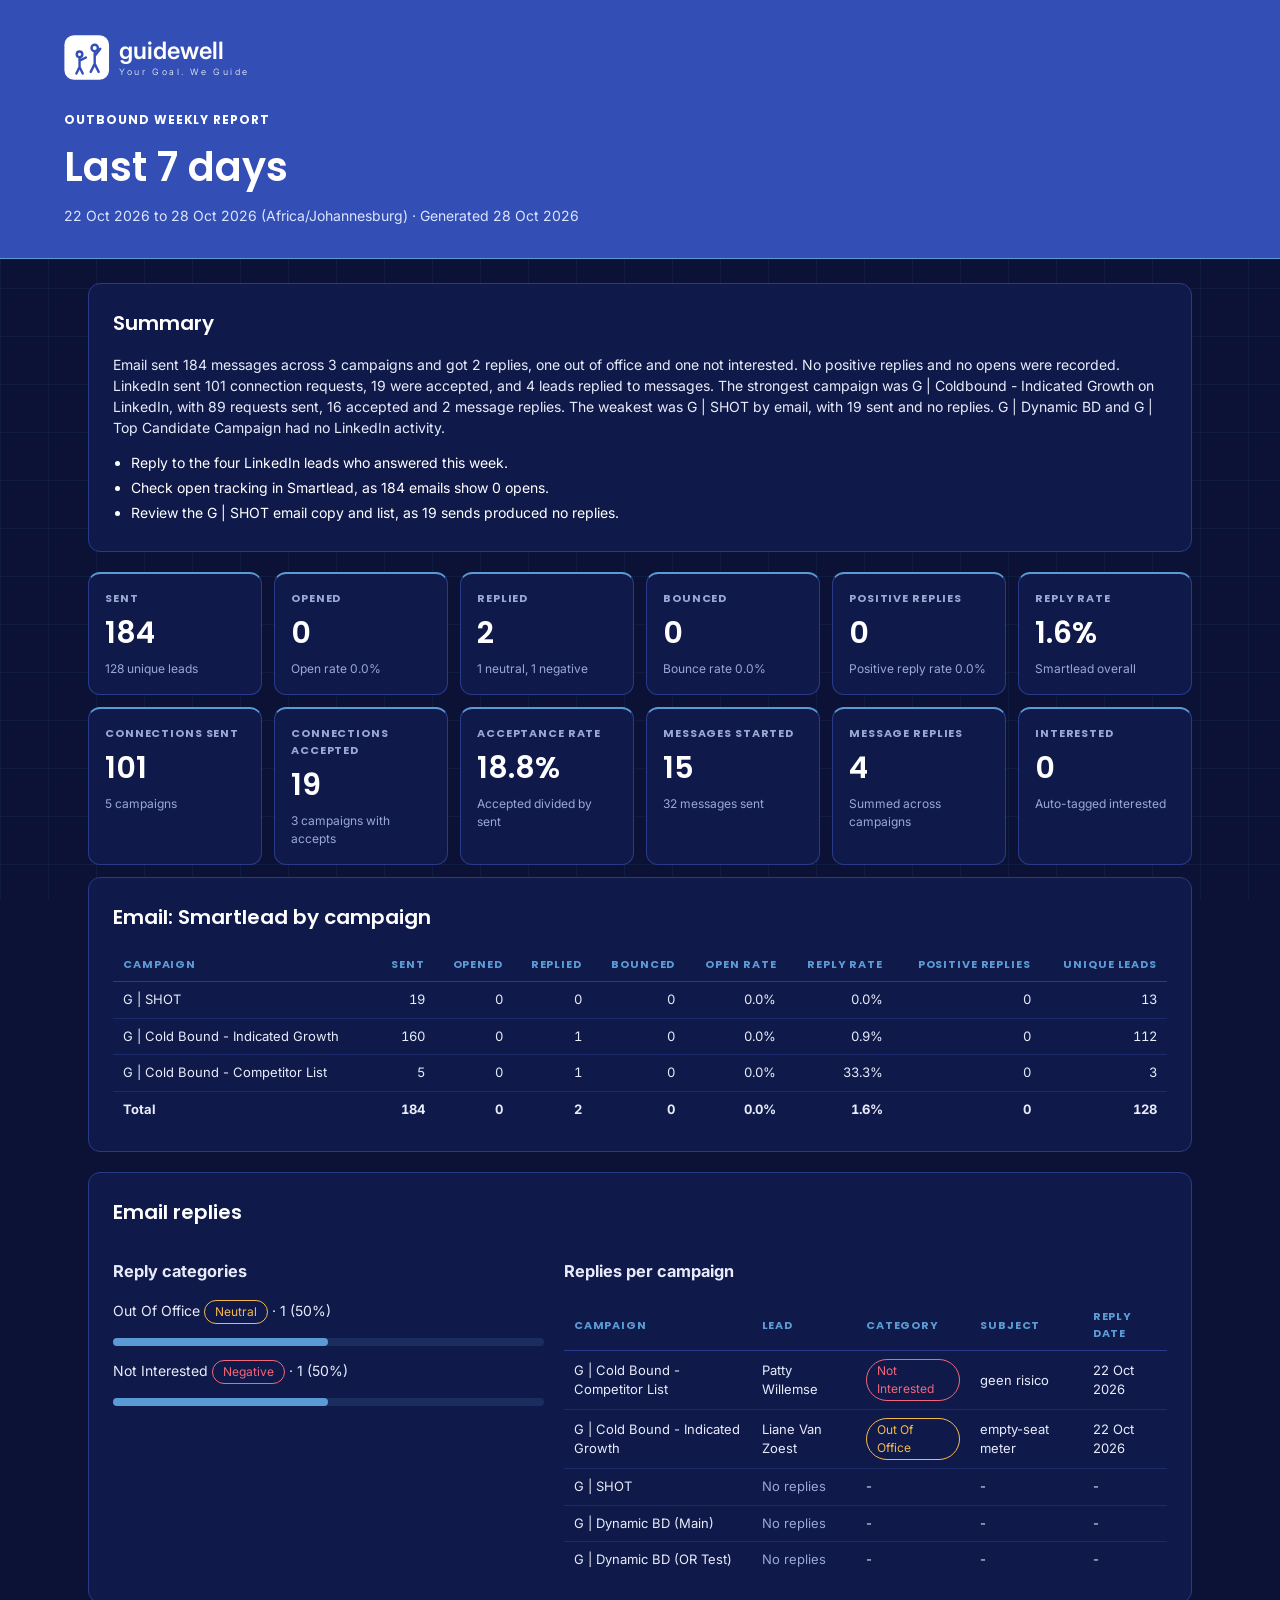
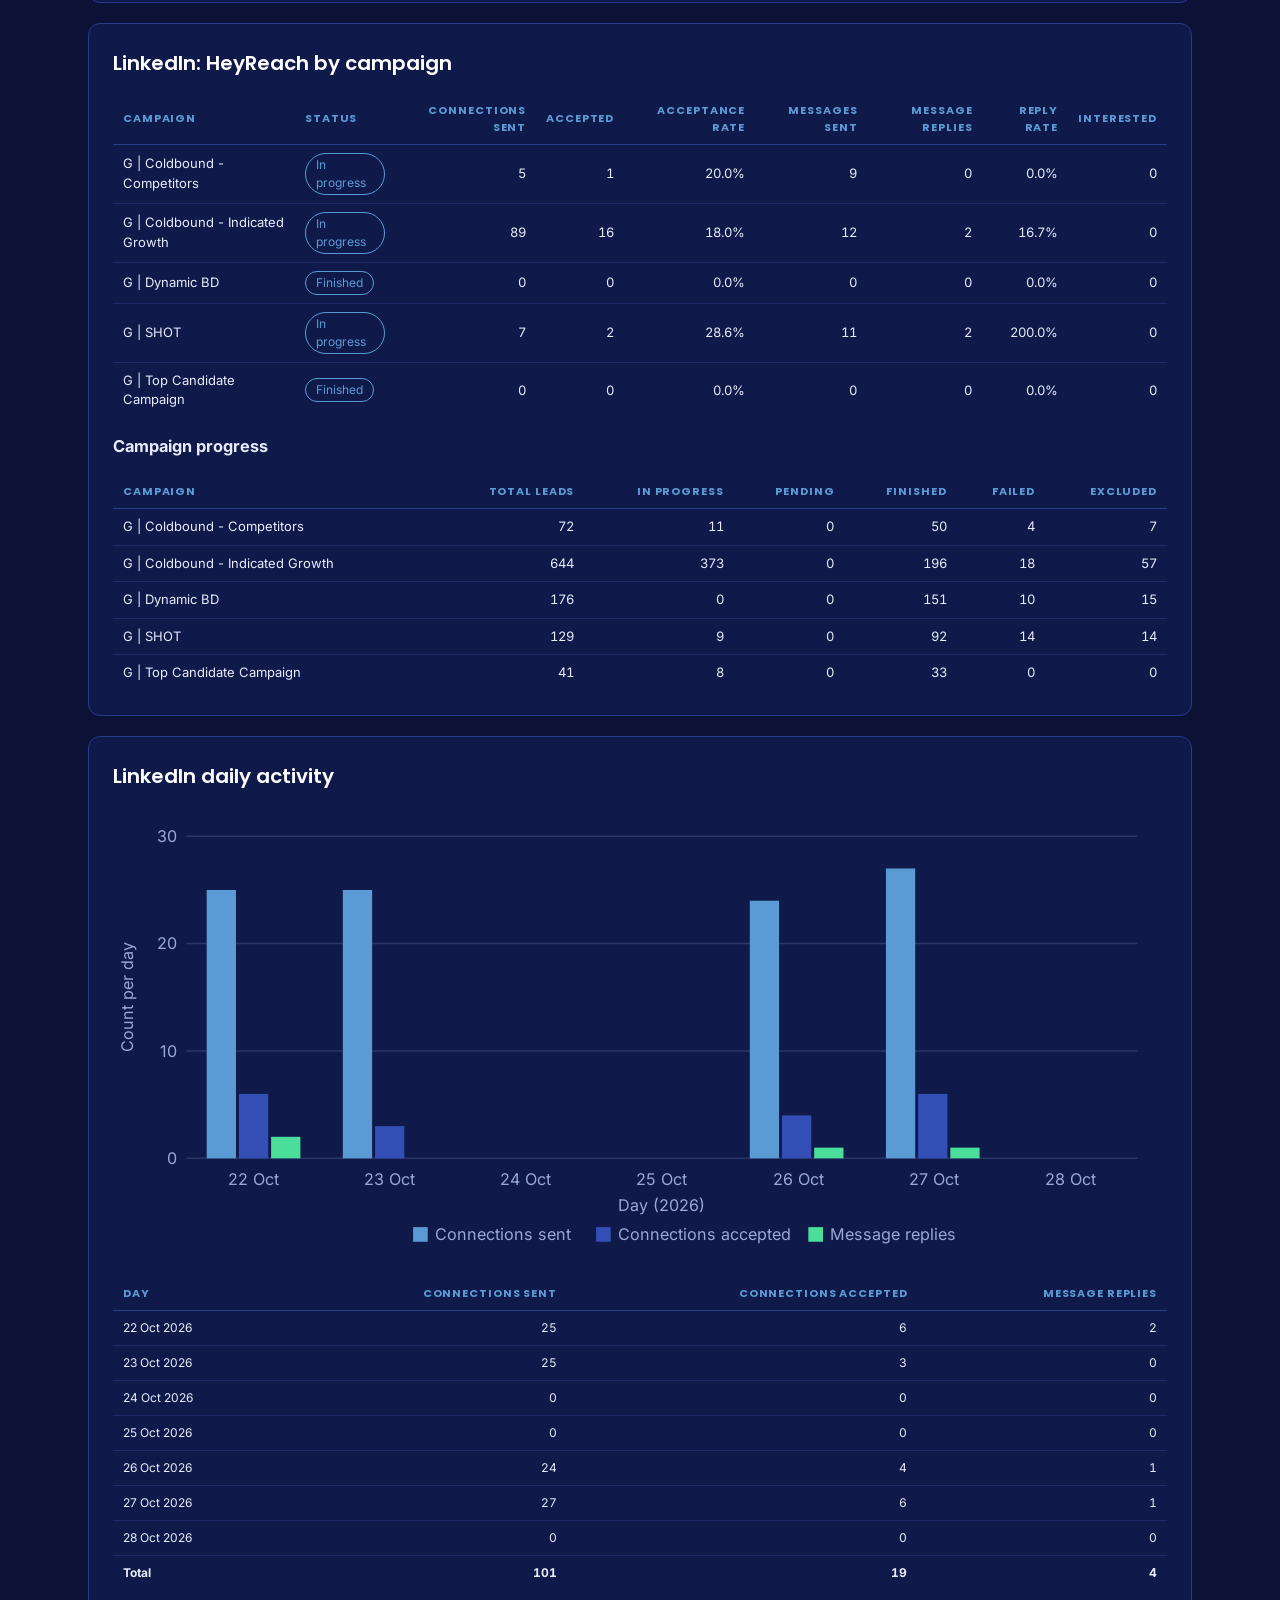
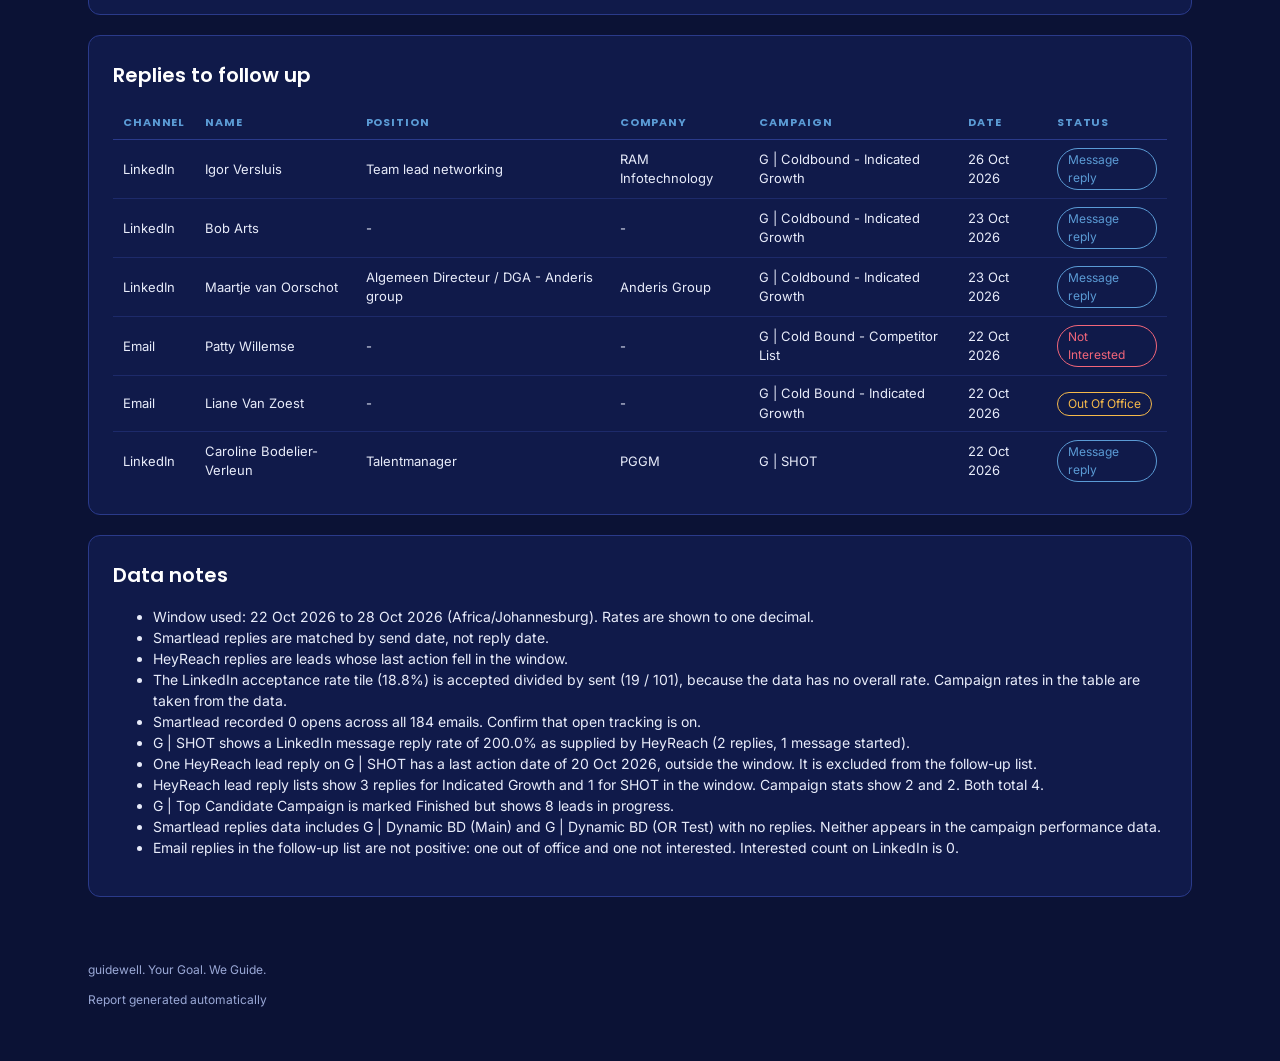
==== commit f4ec92d2: "Weekly outbound report 2026-10-28" ====
--- a/index.html
+++ b/index.html
@@ -38,54 +38,50 @@
 @media(max-width:760px){ .grid2{grid-template-columns:1fr} h1{font-size:30px} table{display:block;overflow-x:auto} }
 </style></head><body><header class="band">
 <svg class="logo" viewBox="0 0 260 64" width="208" height="51" role="img" aria-label="guidewell"><rect x="0" y="4" width="56" height="56" rx="12" fill="#FFFFFF"/><g fill="none" stroke="#334FB5" stroke-width="3" stroke-linecap="round" stroke-linejoin="round"><circle cx="38" cy="20" r="4"/><path d="M38 26v14M38 40l-5 10M38 40l5 10M38 30l7-9"/><circle cx="19" cy="28" r="3.5"/><path d="M19 33v11M19 44l-4 8M19 44l4 8M19 36l8-4"/></g><text x="68" y="34" fill="#FFFFFF" font-family="Poppins,Arial,sans-serif" font-weight="600" font-size="30">guidewell</text><text x="69" y="54" fill="#FFFFFF" font-family="Poppins,Arial,sans-serif" font-weight="300" font-size="11" letter-spacing="3.2">Your Goal. We Guide</text></svg>
-<p class="eyebrow">Outbound weekly report</p>
+<div class="eyebrow">Outbound weekly report</div>
 <h1>Last 7 days</h1>
-<p>15 Oct 2026 to 21 Oct 2026 (Africa/Johannesburg)</p>
-<p>Generated 21 Oct 2026</p>
+<p>22 Oct 2026 to 28 Oct 2026 (Africa/Johannesburg) &middot; Generated 28 Oct 2026</p>
 </header>
 <div class="wrap">
 
 <section class="panel" id="summary">
 <h2>Summary</h2>
-<p>Email sent 567 messages and drew 9 replies. Six were out-of-office replies, three were "Not Interested", and none were positive. Every campaign shows 0 opens, so open tracking looks broken. On LinkedIn, 102 connection requests led to 25 accepted, 8 message replies and 5 leads tagged interested. The strongest campaign was G | SHOT on LinkedIn, with a 41.2% acceptance rate and a 33.3% message reply rate. The weakest was G | Cold Bound - Indicated Growth: it sent 478 emails for a 1.3% reply rate, no positive replies and 3 bounces, and it had the lowest LinkedIn acceptance rate of the active campaigns at 13.7%.</p>
+<p>Email sent 184 messages across 3 campaigns and got 2 replies, one out of office and one not interested. No positive replies and no opens were recorded. LinkedIn sent 101 connection requests, 19 were accepted, and 4 leads replied to messages. The strongest campaign was G | Coldbound - Indicated Growth on LinkedIn, with 89 requests sent, 16 accepted and 2 message replies. The weakest was G | SHOT by email, with 19 sent and no replies. G | Dynamic BD and G | Top Candidate Campaign had no LinkedIn activity.</p>
 <ul class="actions">
-<li>Check open tracking in Smartlead, because all campaigns report 0 opens.</li>
-<li>Follow up the nine LinkedIn replies and re-contact the six out-of-office email leads when they are back.</li>
-<li>Review the G | Cold Bound - Indicated Growth email copy, since 478 sent produced no positive replies.</li>
+<li>Reply to the four LinkedIn leads who answered this week.</li>
+<li>Check open tracking in Smartlead, as 184 emails show 0 opens.</li>
+<li>Review the G | SHOT email copy and list, as 19 sends produced no replies.</li>
 </ul>
 </section>
 
 <section id="kpis">
 <div class="kpis">
-<div class="kpi"><div class="l">Sent</div><div class="v">567</div><div class="s">544 unique leads</div></div>
+<div class="kpi"><div class="l">Sent</div><div class="v">184</div><div class="s">128 unique leads</div></div>
 <div class="kpi"><div class="l">Opened</div><div class="v">0</div><div class="s">Open rate 0.0%</div></div>
-<div class="kpi"><div class="l">Replied</div><div class="v">9</div><div class="s">6 out of office, 3 not interested</div></div>
-<div class="kpi"><div class="l">Bounced</div><div class="v">3</div><div class="s">Bounce rate 0.6%</div></div>
+<div class="kpi"><div class="l">Replied</div><div class="v">2</div><div class="s">1 neutral, 1 negative</div></div>
+<div class="kpi"><div class="l">Bounced</div><div class="v">0</div><div class="s">Bounce rate 0.0%</div></div>
 <div class="kpi"><div class="l">Positive replies</div><div class="v">0</div><div class="s">Positive reply rate 0.0%</div></div>
-<div class="kpi"><div class="l">Reply rate</div><div class="v">1.7%</div><div class="s">Smartlead overall</div></div>
+<div class="kpi"><div class="l">Reply rate</div><div class="v">1.6%</div><div class="s">Smartlead overall</div></div>
 </div>
 <div class="kpis">
-<div class="kpi"><div class="l">Connections sent</div><div class="v">102</div><div class="s">5 campaigns</div></div>
-<div class="kpi"><div class="l">Connections accepted</div><div class="v">25</div><div class="s">Across all campaigns</div></div>
-<div class="kpi"><div class="l">Acceptance rate</div><div class="v">24.5%</div><div class="s">Calculated: accepted ÷ sent (see Data notes)</div></div>
-<div class="kpi"><div class="l">Messages started</div><div class="v">20</div><div class="s">32 messages sent</div></div>
-<div class="kpi"><div class="l">Message replies</div><div class="v">8</div><div class="s">Across all campaigns</div></div>
-<div class="kpi"><div class="l">Interested</div><div class="v">5</div><div class="s">Auto-tagged by HeyReach</div></div>
+<div class="kpi"><div class="l">Connections sent</div><div class="v">101</div><div class="s">5 campaigns</div></div>
+<div class="kpi"><div class="l">Connections accepted</div><div class="v">19</div><div class="s">3 campaigns with accepts</div></div>
+<div class="kpi"><div class="l">Acceptance rate</div><div class="v">18.8%</div><div class="s">Accepted divided by sent</div></div>
+<div class="kpi"><div class="l">Messages started</div><div class="v">15</div><div class="s">32 messages sent</div></div>
+<div class="kpi"><div class="l">Message replies</div><div class="v">4</div><div class="s">Summed across campaigns</div></div>
+<div class="kpi"><div class="l">Interested</div><div class="v">0</div><div class="s">Auto-tagged interested</div></div>
 </div>
 </section>
 
 <section class="panel" id="email">
 <h2>Email: Smartlead by campaign</h2>
 <table>
-<thead>
-<tr><th>Campaign</th><th class="num">Sent</th><th class="num">Opened</th><th class="num">Replied</th><th class="num">Bounced</th><th class="num">Open rate</th><th class="num">Reply rate</th><th class="num">Positive replies</th><th class="num">Unique leads</th></tr>
-</thead>
-<tbody>
-<tr><td>G | Dynamic BD (Main)</td><td class="num">5</td><td class="num">0</td><td class="num">0</td><td class="num">0</td><td class="num">0.0%</td><td class="num">0.0%</td><td class="num">0</td><td class="num">5</td></tr>
-<tr><td>G | SHOT</td><td class="num">29</td><td class="num">0</td><td class="num">1</td><td class="num">0</td><td class="num">0.0%</td><td class="num">3.6%</td><td class="num">0</td><td class="num">28</td></tr>
-<tr><td>G | Cold Bound - Indicated Growth</td><td class="num">478</td><td class="num">0</td><td class="num">6</td><td class="num">3</td><td class="num">0.0%</td><td class="num">1.3%</td><td class="num">0</td><td class="num">456</td></tr>
-<tr><td>G | Cold Bound - Competitor List</td><td class="num">55</td><td class="num">0</td><td class="num">2</td><td class="num">0</td><td class="num">0.0%</td><td class="num">3.6%</td><td class="num">0</td><td class="num">55</td></tr>
-<tr><td><strong>Total</strong></td><td class="num"><strong>567</strong></td><td class="num"><strong>0</strong></td><td class="num"><strong>9</strong></td><td class="num"><strong>3</strong></td><td class="num"><strong>0.0%</strong></td><td class="num"><strong>1.7%</strong></td><td class="num"><strong>0</strong></td><td class="num"><strong>544</strong></td></tr>
+<thead><tr><th>Campaign</th><th class="num">Sent</th><th class="num">Opened</th><th class="num">Replied</th><th class="num">Bounced</th><th class="num">Open rate</th><th class="num">Reply rate</th><th class="num">Positive replies</th><th class="num">Unique leads</th></tr></thead>
+<tbody>
+<tr><td>G | SHOT</td><td class="num">19</td><td class="num">0</td><td class="num">0</td><td class="num">0</td><td class="num">0.0%</td><td class="num">0.0%</td><td class="num">0</td><td class="num">13</td></tr>
+<tr><td>G | Cold Bound - Indicated Growth</td><td class="num">160</td><td class="num">0</td><td class="num">1</td><td class="num">0</td><td class="num">0.0%</td><td class="num">0.9%</td><td class="num">0</td><td class="num">112</td></tr>
+<tr><td>G | Cold Bound - Competitor List</td><td class="num">5</td><td class="num">0</td><td class="num">1</td><td class="num">0</td><td class="num">0.0%</td><td class="num">33.3%</td><td class="num">0</td><td class="num">3</td></tr>
+<tr><td><strong>Total</strong></td><td class="num"><strong>184</strong></td><td class="num"><strong>0</strong></td><td class="num"><strong>2</strong></td><td class="num"><strong>0</strong></td><td class="num"><strong>0.0%</strong></td><td class="num"><strong>1.6%</strong></td><td class="num"><strong>0</strong></td><td class="num"><strong>128</strong></td></tr>
 </tbody>
 </table>
 </section>
@@ -94,32 +90,26 @@
 <h2>Email replies</h2>
 <div class="grid2">
 <div>
-<div>
-<p>Out Of Office <span class="muted">6 (66.7%)</span></p>
-<div class="bar"><span style="width:67%"></span></div>
-</div>
-<div>
-<p>Not Interested <span class="muted">3 (33.3%)</span></p>
-<div class="bar"><span style="width:33%"></span></div>
-</div>
-</div>
-<div>
-<table>
-<thead>
-<tr><th>Campaign</th><th>Lead</th><th>Category</th><th>Subject</th><th>Reply date</th></tr>
-</thead>
-<tbody>
-<tr><td>G | Cold Bound - Competitor List</td><td>Auke Veenstra</td><td><span class="tag tag-warn">Out Of Office</span></td><td>RE: recruiter .net</td><td>16 Oct 2026</td></tr>
-<tr><td>G | Cold Bound - Competitor List</td><td>Carin Van Alst</td><td><span class="tag tag-bad">Not Interested</span></td><td>RE: tegenbod verslaan</td><td>16 Oct 2026</td></tr>
-<tr><td>G | Cold Bound - Indicated Growth</td><td>Ruurd Dam</td><td><span class="tag tag-warn">Out Of Office</span></td><td>your growth</td><td>20 Oct 2026</td></tr>
-<tr><td>G | Cold Bound - Indicated Growth</td><td>Ivo Jansch</td><td><span class="tag tag-warn">Out Of Office</span></td><td>RE: stop overloading your team</td><td>20 Oct 2026</td></tr>
-<tr><td>G | Cold Bound - Indicated Growth</td><td>Joël Louw</td><td><span class="tag tag-warn">Out Of Office</span></td><td>RE: a recruiter who speaks .net</td><td>20 Oct 2026</td></tr>
-<tr><td>G | Cold Bound - Indicated Growth</td><td>Christian Vaes</td><td><span class="tag tag-warn">Out Of Office</span></td><td>RE: a recruiter who speaks .net</td><td>20 Oct 2026</td></tr>
-<tr><td>G | Cold Bound - Indicated Growth</td><td>Thijs Schreijer</td><td><span class="tag tag-bad">Not Interested</span></td><td>RE: one senior hire, three months faster</td><td>19 Oct 2026</td></tr>
-<tr><td>G | Cold Bound - Indicated Growth</td><td>Bram Rongen</td><td><span class="tag tag-bad">Not Interested</span></td><td>RE: your growth</td><td>19 Oct 2026</td></tr>
-<tr><td>G | SHOT</td><td>Joyce Scholten</td><td><span class="tag tag-warn">Out Of Office</span></td><td>Subject: Lead .NET &amp; Integration Engineer for your Team Lead C# role</td><td>19 Oct 2026</td></tr>
-<tr><td>G | Dynamic BD (Main)</td><td colspan="4" class="muted">No replies</td></tr>
-<tr><td>G | Dynamic BD (OR Test)</td><td colspan="4" class="muted">No replies</td></tr>
+<h3>Reply categories</h3>
+<div>
+<p>Out Of Office <span class="tag tag-warn">Neutral</span> &middot; 1 (50%)</p>
+<div class="bar"><span style="width:50%"></span></div>
+</div>
+<div>
+<p>Not Interested <span class="tag tag-bad">Negative</span> &middot; 1 (50%)</p>
+<div class="bar"><span style="width:50%"></span></div>
+</div>
+</div>
+<div>
+<h3>Replies per campaign</h3>
+<table>
+<thead><tr><th>Campaign</th><th>Lead</th><th>Category</th><th>Subject</th><th>Reply date</th></tr></thead>
+<tbody>
+<tr><td>G | Cold Bound - Competitor List</td><td>Patty Willemse</td><td><span class="tag tag-bad">Not Interested</span></td><td>geen risico</td><td>22 Oct 2026</td></tr>
+<tr><td>G | Cold Bound - Indicated Growth</td><td>Liane Van Zoest</td><td><span class="tag tag-warn">Out Of Office</span></td><td>empty-seat meter</td><td>22 Oct 2026</td></tr>
+<tr><td>G | SHOT</td><td class="muted">No replies</td><td>-</td><td>-</td><td>-</td></tr>
+<tr><td>G | Dynamic BD (Main)</td><td class="muted">No replies</td><td>-</td><td>-</td><td>-</td></tr>
+<tr><td>G | Dynamic BD (OR Test)</td><td class="muted">No replies</td><td>-</td><td>-</td><td>-</td></tr>
 </tbody>
 </table>
 </div>
@@ -129,27 +119,23 @@
 <section class="panel" id="linkedin">
 <h2>LinkedIn: HeyReach by campaign</h2>
 <table>
-<thead>
-<tr><th>Campaign</th><th>Status</th><th class="num">Connections sent</th><th class="num">Accepted</th><th class="num">Acceptance rate</th><th class="num">Messages sent</th><th class="num">Message replies</th><th class="num">Reply rate</th><th class="num">Interested</th></tr>
-</thead>
-<tbody>
-<tr><td>G | Coldbound - Competitors</td><td><span class="tag">In progress</span></td><td class="num">34</td><td class="num">8</td><td class="num">23.5%</td><td class="num">3</td><td class="num">2</td><td class="num">25.0%</td><td class="num">2</td></tr>
-<tr><td>G | Coldbound - Indicated Growth</td><td><span class="tag">In progress</span></td><td class="num">51</td><td class="num">7</td><td class="num">13.7%</td><td class="num">2</td><td class="num">1</td><td class="num">16.7%</td><td class="num">1</td></tr>
-<tr><td>G | Dynamic BD</td><td><span class="tag">In progress</span></td><td class="num">0</td><td class="num">3</td><td class="num">0.0%</td><td class="num">12</td><td class="num">3</td><td class="num">0.0%</td><td class="num">1</td></tr>
-<tr><td>G | SHOT</td><td><span class="tag">In progress</span></td><td class="num">17</td><td class="num">7</td><td class="num">41.2%</td><td class="num">15</td><td class="num">2</td><td class="num">33.3%</td><td class="num">1</td></tr>
+<thead><tr><th>Campaign</th><th>Status</th><th class="num">Connections sent</th><th class="num">Accepted</th><th class="num">Acceptance rate</th><th class="num">Messages sent</th><th class="num">Message replies</th><th class="num">Reply rate</th><th class="num">Interested</th></tr></thead>
+<tbody>
+<tr><td>G | Coldbound - Competitors</td><td><span class="tag">In progress</span></td><td class="num">5</td><td class="num">1</td><td class="num">20.0%</td><td class="num">9</td><td class="num">0</td><td class="num">0.0%</td><td class="num">0</td></tr>
+<tr><td>G | Coldbound - Indicated Growth</td><td><span class="tag">In progress</span></td><td class="num">89</td><td class="num">16</td><td class="num">18.0%</td><td class="num">12</td><td class="num">2</td><td class="num">16.7%</td><td class="num">0</td></tr>
+<tr><td>G | Dynamic BD</td><td><span class="tag">Finished</span></td><td class="num">0</td><td class="num">0</td><td class="num">0.0%</td><td class="num">0</td><td class="num">0</td><td class="num">0.0%</td><td class="num">0</td></tr>
+<tr><td>G | SHOT</td><td><span class="tag">In progress</span></td><td class="num">7</td><td class="num">2</td><td class="num">28.6%</td><td class="num">11</td><td class="num">2</td><td class="num">200.0%</td><td class="num">0</td></tr>
 <tr><td>G | Top Candidate Campaign</td><td><span class="tag">Finished</span></td><td class="num">0</td><td class="num">0</td><td class="num">0.0%</td><td class="num">0</td><td class="num">0</td><td class="num">0.0%</td><td class="num">0</td></tr>
-<tr><td><strong>Total</strong></td><td>-</td><td class="num"><strong>102</strong></td><td class="num"><strong>25</strong></td><td class="num">-</td><td class="num"><strong>32</strong></td><td class="num"><strong>8</strong></td><td class="num">-</td><td class="num"><strong>5</strong></td></tr>
-</tbody>
-</table>
-<table>
-<thead>
-<tr><th>Campaign</th><th class="num">Total leads</th><th class="num">In progress</th><th class="num">Pending</th><th class="num">Finished</th><th class="num">Failed</th><th class="num">Excluded</th></tr>
-</thead>
-<tbody>
-<tr><td>G | Coldbound - Competitors</td><td class="num">68</td><td class="num">37</td><td class="num">0</td><td class="num">23</td><td class="num">2</td><td class="num">6</td></tr>
-<tr><td>G | Coldbound - Indicated Growth</td><td class="num">607</td><td class="num">246</td><td class="num">290</td><td class="num">28</td><td class="num">6</td><td class="num">37</td></tr>
-<tr><td>G | Dynamic BD</td><td class="num">176</td><td class="num">1</td><td class="num">0</td><td class="num">150</td><td class="num">10</td><td class="num">15</td></tr>
-<tr><td>G | SHOT</td><td class="num">141</td><td class="num">41</td><td class="num">12</td><td class="num">62</td><td class="num">12</td><td class="num">14</td></tr>
+</tbody>
+</table>
+<h3>Campaign progress</h3>
+<table>
+<thead><tr><th>Campaign</th><th class="num">Total leads</th><th class="num">In progress</th><th class="num">Pending</th><th class="num">Finished</th><th class="num">Failed</th><th class="num">Excluded</th></tr></thead>
+<tbody>
+<tr><td>G | Coldbound - Competitors</td><td class="num">72</td><td class="num">11</td><td class="num">0</td><td class="num">50</td><td class="num">4</td><td class="num">7</td></tr>
+<tr><td>G | Coldbound - Indicated Growth</td><td class="num">644</td><td class="num">373</td><td class="num">0</td><td class="num">196</td><td class="num">18</td><td class="num">57</td></tr>
+<tr><td>G | Dynamic BD</td><td class="num">176</td><td class="num">0</td><td class="num">0</td><td class="num">151</td><td class="num">10</td><td class="num">15</td></tr>
+<tr><td>G | SHOT</td><td class="num">129</td><td class="num">9</td><td class="num">0</td><td class="num">92</td><td class="num">14</td><td class="num">14</td></tr>
 <tr><td>G | Top Candidate Campaign</td><td class="num">41</td><td class="num">8</td><td class="num">0</td><td class="num">33</td><td class="num">0</td><td class="num">0</td></tr>
 </tbody>
 </table>
@@ -157,71 +143,67 @@
 
 <section class="panel" id="daily">
 <h2>LinkedIn daily activity</h2>
-<svg viewBox="0 0 720 320" width="100%" role="img" aria-label="LinkedIn daily activity: connections sent, connections accepted and message replies per day">
+<svg viewBox="0 0 720 310" width="100%" role="img" aria-label="LinkedIn daily activity: connections sent, connections accepted and message replies per day, 22 to 28 October 2026">
 <g stroke="#2A3566" stroke-width="1">
-<line x1="50" y1="250" x2="700" y2="250"/>
-<line x1="50" y1="195" x2="700" y2="195"/>
-<line x1="50" y1="140" x2="700" y2="140"/>
-<line x1="50" y1="85" x2="700" y2="85"/>
-<line x1="50" y1="30" x2="700" y2="30"/>
-</g>
-<g fill="#9AA8D6" font-size="11" font-family="Arial,sans-serif" text-anchor="end">
-<text x="44" y="254">0</text>
-<text x="44" y="199">10</text>
-<text x="44" y="144">20</text>
-<text x="44" y="89">30</text>
-<text x="44" y="34">40</text>
-</g>
-<text x="14" y="140" fill="#9AA8D6" font-size="11" font-family="Arial,sans-serif" text-anchor="middle" transform="rotate(-90 14 140)">Count</text>
+<line x1="50" y1="240" x2="700" y2="240"/>
+<line x1="50" y1="166.7" x2="700" y2="166.7"/>
+<line x1="50" y1="93.3" x2="700" y2="93.3"/>
+<line x1="50" y1="20" x2="700" y2="20"/>
+</g>
+<g fill="#9AA8D6" font-family="Arial,sans-serif" font-size="11" text-anchor="end">
+<text x="44" y="244">0</text>
+<text x="44" y="170.7">10</text>
+<text x="44" y="97.3">20</text>
+<text x="44" y="24">30</text>
+</g>
+<text x="14" y="130" fill="#9AA8D6" font-family="Arial,sans-serif" font-size="11" text-anchor="middle" transform="rotate(-90 14 130)">Count per day</text>
 <g fill="#5B9BD5">
-<rect x="70" y="112.5" width="20" height="137.5"/>
-<rect x="162" y="118" width="20" height="132"/>
-<rect x="438" y="129" width="20" height="121"/>
-<rect x="530" y="79.5" width="20" height="170.5"/>
+<rect x="64" y="56.7" width="20" height="183.3"/>
+<rect x="157" y="56.7" width="20" height="183.3"/>
+<rect x="435" y="64" width="20" height="176"/>
+<rect x="528" y="42" width="20" height="198"/>
 </g>
 <g fill="#334FB5">
-<rect x="92" y="228" width="20" height="22"/>
-<rect x="184" y="222.5" width="20" height="27.5"/>
-<rect x="276" y="239" width="20" height="11"/>
-<rect x="460" y="206" width="20" height="44"/>
-<rect x="552" y="217" width="20" height="33"/>
+<rect x="86" y="196" width="20" height="44"/>
+<rect x="179" y="218" width="20" height="22"/>
+<rect x="457" y="210.7" width="20" height="29.3"/>
+<rect x="550" y="196" width="20" height="44"/>
 </g>
 <g fill="#4ADE9A">
-<rect x="114" y="244.5" width="20" height="5.5"/>
-<rect x="206" y="244.5" width="20" height="5.5"/>
-<rect x="482" y="228" width="20" height="22"/>
-<rect x="574" y="239" width="20" height="11"/>
-</g>
-<g fill="#9AA8D6" font-size="11" font-family="Arial,sans-serif" text-anchor="middle">
-<text x="102" y="268">15 Oct</text>
-<text x="194" y="268">16 Oct</text>
-<text x="286" y="268">17 Oct</text>
-<text x="378" y="268">18 Oct</text>
-<text x="470" y="268">19 Oct</text>
-<text x="562" y="268">20 Oct</text>
-<text x="654" y="268">21 Oct</text>
-<text x="375" y="288">Day</text>
-</g>
-<rect x="200" y="300" width="12" height="12" fill="#5B9BD5"/>
-<text x="218" y="310" fill="#9AA8D6" font-size="11" font-family="Arial,sans-serif">Connections sent</text>
-<rect x="340" y="300" width="12" height="12" fill="#334FB5"/>
-<text x="358" y="310" fill="#9AA8D6" font-size="11" font-family="Arial,sans-serif">Connections accepted</text>
-<rect x="510" y="300" width="12" height="12" fill="#4ADE9A"/>
-<text x="528" y="310" fill="#9AA8D6" font-size="11" font-family="Arial,sans-serif">Message replies</text>
+<rect x="108" y="225.3" width="20" height="14.7"/>
+<rect x="479" y="232.7" width="20" height="7.3"/>
+<rect x="572" y="232.7" width="20" height="7.3"/>
+</g>
+<g fill="#9AA8D6" font-family="Arial,sans-serif" font-size="11" text-anchor="middle">
+<text x="96" y="258">22 Oct</text>
+<text x="189" y="258">23 Oct</text>
+<text x="282" y="258">24 Oct</text>
+<text x="375" y="258">25 Oct</text>
+<text x="468" y="258">26 Oct</text>
+<text x="561" y="258">27 Oct</text>
+<text x="654" y="258">28 Oct</text>
+<text x="375" y="276">Day (2026)</text>
+</g>
+<g font-family="Arial,sans-serif" font-size="11">
+<rect x="205" y="287" width="10" height="10" fill="#5B9BD5"/>
+<text x="220" y="296" fill="#9AA8D6">Connections sent</text>
+<rect x="330" y="287" width="10" height="10" fill="#334FB5"/>
+<text x="345" y="296" fill="#9AA8D6">Connections accepted</text>
+<rect x="475" y="287" width="10" height="10" fill="#4ADE9A"/>
+<text x="490" y="296" fill="#9AA8D6">Message replies</text>
+</g>
 </svg>
 <table class="mini">
-<thead>
-<tr><th>Date</th><th class="num">Connections sent</th><th class="num">Connections accepted</th><th class="num">Message replies</th></tr>
-</thead>
-<tbody>
-<tr><td>15 Oct 2026</td><td class="num">25</td><td class="num">4</td><td class="num">1</td></tr>
-<tr><td>16 Oct 2026</td><td class="num">24</td><td class="num">5</td><td class="num">1</td></tr>
-<tr><td>17 Oct 2026</td><td class="num">0</td><td class="num">2</td><td class="num">0</td></tr>
-<tr><td>18 Oct 2026</td><td class="num">0</td><td class="num">0</td><td class="num">0</td></tr>
-<tr><td>19 Oct 2026</td><td class="num">22</td><td class="num">8</td><td class="num">4</td></tr>
-<tr><td>20 Oct 2026</td><td class="num">31</td><td class="num">6</td><td class="num">2</td></tr>
-<tr><td>21 Oct 2026</td><td class="num">0</td><td class="num">0</td><td class="num">0</td></tr>
-<tr><td><strong>Total</strong></td><td class="num"><strong>102</strong></td><td class="num"><strong>25</strong></td><td class="num"><strong>8</strong></td></tr>
+<thead><tr><th>Day</th><th class="num">Connections sent</th><th class="num">Connections accepted</th><th class="num">Message replies</th></tr></thead>
+<tbody>
+<tr><td>22 Oct 2026</td><td class="num">25</td><td class="num">6</td><td class="num">2</td></tr>
+<tr><td>23 Oct 2026</td><td class="num">25</td><td class="num">3</td><td class="num">0</td></tr>
+<tr><td>24 Oct 2026</td><td class="num">0</td><td class="num">0</td><td class="num">0</td></tr>
+<tr><td>25 Oct 2026</td><td class="num">0</td><td class="num">0</td><td class="num">0</td></tr>
+<tr><td>26 Oct 2026</td><td class="num">24</td><td class="num">4</td><td class="num">1</td></tr>
+<tr><td>27 Oct 2026</td><td class="num">27</td><td class="num">6</td><td class="num">1</td></tr>
+<tr><td>28 Oct 2026</td><td class="num">0</td><td class="num">0</td><td class="num">0</td></tr>
+<tr><td><strong>Total</strong></td><td class="num"><strong>101</strong></td><td class="num"><strong>19</strong></td><td class="num"><strong>4</strong></td></tr>
 </tbody>
 </table>
 </section>
@@ -229,18 +211,36 @@
 <section class="panel" id="followup">
 <h2>Replies to follow up</h2>
 <table>
-<thead>
-<tr><th>Channel</th><th>Name</th><th>Position</th><th>Company</th><th>Campaign</th><th>Date</th><th>Status</th></tr>
-</thead>
-<tbody>
-<tr><td>LinkedIn</td><td>Martijn Vrielink</td><td>Managing Director | Organisational Lead</td><td>Enrise</td><td>G | Coldbound - Indicated Growth</td><td>20 Oct 2026</td><td><span class="tag">Message reply</span></td></tr>
-<tr><td>Email</td><td>Ruurd Dam</td><td>-</td><td>-</td><td>G | Cold Bound - Indicated Growth</td><td>20 Oct 2026</td><td><span class="tag tag-warn">Out Of Office</span></td></tr>
-<tr><td>Email</td><td>Ivo Jansch</td><td>-</td><td>-</td><td>G | Cold Bound - Indicated Growth</td><td>20 Oct 2026</td><td><span class="tag tag-warn">Out Of Office</span></td></tr>
-<tr><td>Email</td><td>Joël Louw</td><td>-</td><td>-</td><td>G | Cold Bound - Indicated Growth</td><td>20 Oct 2026</td><td><span class="tag tag-warn">Out Of Office</span></td></tr>
-<tr><td>LinkedIn</td><td>Robbert van der Sprong</td><td>IT Crisismanager via Sound</td><td>BIJ12</td><td>G | Dynamic BD</td><td>20 Oct 2026</td><td><span class="tag">Message reply</span></td></tr>
-<tr><td>Email</td><td>Christian Vaes</td><td>-</td><td>-</td><td>G | Cold Bound - Indicated Growth</td><td>20 Oct 2026</td><td><span class="tag tag-warn">Out Of Office</span></td></tr>
-<tr><td>LinkedIn</td><td>Wesley van 't Hof</td><td>CEO</td><td>Certify360 EdTech Group</td><td>G | Coldbound - Competitors</td><td>19 Oct 2026</td><td><span class="tag">Message reply</span></td></tr>
-<tr><td>LinkedIn</td><td>Karin Verheul</td><td>-</td><td>-</td><td>G | SHOT</td><td>19 Oct 2026</td><td><span class="tag">Message reply</span></td></tr>
-<tr><td>LinkedIn</td><td>Jordy van Paassen ☁︎</td><td>Lead Architect Data &amp; AI</td><td>Axians NL</td><td>G | Coldbound - Competitors</td><td>19 Oct 2026</td><td><span class="tag">Message reply</span></td></tr>
-<tr><td>Email</td><td>Thijs Schreijer</td><td>-</td><td>-</td><td>G | Cold Bound - Indicated Growth</td><td>19 Oct 2026</td><td><span class="tag tag-bad">Not Interested</span></td></tr>
-<tr><td>Email</td><td>Bram Rongen</td><td>-</td</body></html>+<thead><tr><th>Channel</th><th>Name</th><th>Position</th><th>Company</th><th>Campaign</th><th>Date</th><th>Status</th></tr></thead>
+<tbody>
+<tr><td>LinkedIn</td><td>Igor Versluis</td><td>Team lead networking</td><td>RAM Infotechnology</td><td>G | Coldbound - Indicated Growth</td><td>26 Oct 2026</td><td><span class="tag">Message reply</span></td></tr>
+<tr><td>LinkedIn</td><td>Bob Arts</td><td>-</td><td>-</td><td>G | Coldbound - Indicated Growth</td><td>23 Oct 2026</td><td><span class="tag">Message reply</span></td></tr>
+<tr><td>LinkedIn</td><td>Maartje van Oorschot</td><td>Algemeen Directeur / DGA - Anderis group</td><td>Anderis Group</td><td>G | Coldbound - Indicated Growth</td><td>23 Oct 2026</td><td><span class="tag">Message reply</span></td></tr>
+<tr><td>Email</td><td>Patty Willemse</td><td>-</td><td>-</td><td>G | Cold Bound - Competitor List</td><td>22 Oct 2026</td><td><span class="tag tag-bad">Not Interested</span></td></tr>
+<tr><td>Email</td><td>Liane Van Zoest</td><td>-</td><td>-</td><td>G | Cold Bound - Indicated Growth</td><td>22 Oct 2026</td><td><span class="tag tag-warn">Out Of Office</span></td></tr>
+<tr><td>LinkedIn</td><td>Caroline Bodelier-Verleun</td><td>Talentmanager</td><td>PGGM</td><td>G | SHOT</td><td>22 Oct 2026</td><td><span class="tag">Message reply</span></td></tr>
+</tbody>
+</table>
+</section>
+
+<section class="panel" id="notes">
+<h2>Data notes</h2>
+<ul>
+<li>Window used: 22 Oct 2026 to 28 Oct 2026 (Africa/Johannesburg). Rates are shown to one decimal.</li>
+<li>Smartlead replies are matched by send date, not reply date.</li>
+<li>HeyReach replies are leads whose last action fell in the window.</li>
+<li>The LinkedIn acceptance rate tile (18.8%) is accepted divided by sent (19 / 101), because the data has no overall rate. Campaign rates in the table are taken from the data.</li>
+<li>Smartlead recorded 0 opens across all 184 emails. Confirm that open tracking is on.</li>
+<li>G | SHOT shows a LinkedIn message reply rate of 200.0% as supplied by HeyReach (2 replies, 1 message started).</li>
+<li>One HeyReach lead reply on G | SHOT has a last action date of 20 Oct 2026, outside the window. It is excluded from the follow-up list.</li>
+<li>HeyReach lead reply lists show 3 replies for Indicated Growth and 1 for SHOT in the window. Campaign stats show 2 and 2. Both total 4.</li>
+<li>G | Top Candidate Campaign is marked Finished but shows 8 leads in progress.</li>
+<li>Smartlead replies data includes G | Dynamic BD (Main) and G | Dynamic BD (OR Test) with no replies. Neither appears in the campaign performance data.</li>
+<li>Email replies in the follow-up list are not positive: one out of office and one not interested. Interested count on LinkedIn is 0.</li>
+</ul>
+</section>
+</div>
+<footer>
+<p>guidewell. Your Goal. We Guide.</p>
+<p>Report generated automatically</p>
+</footer></body></html>
